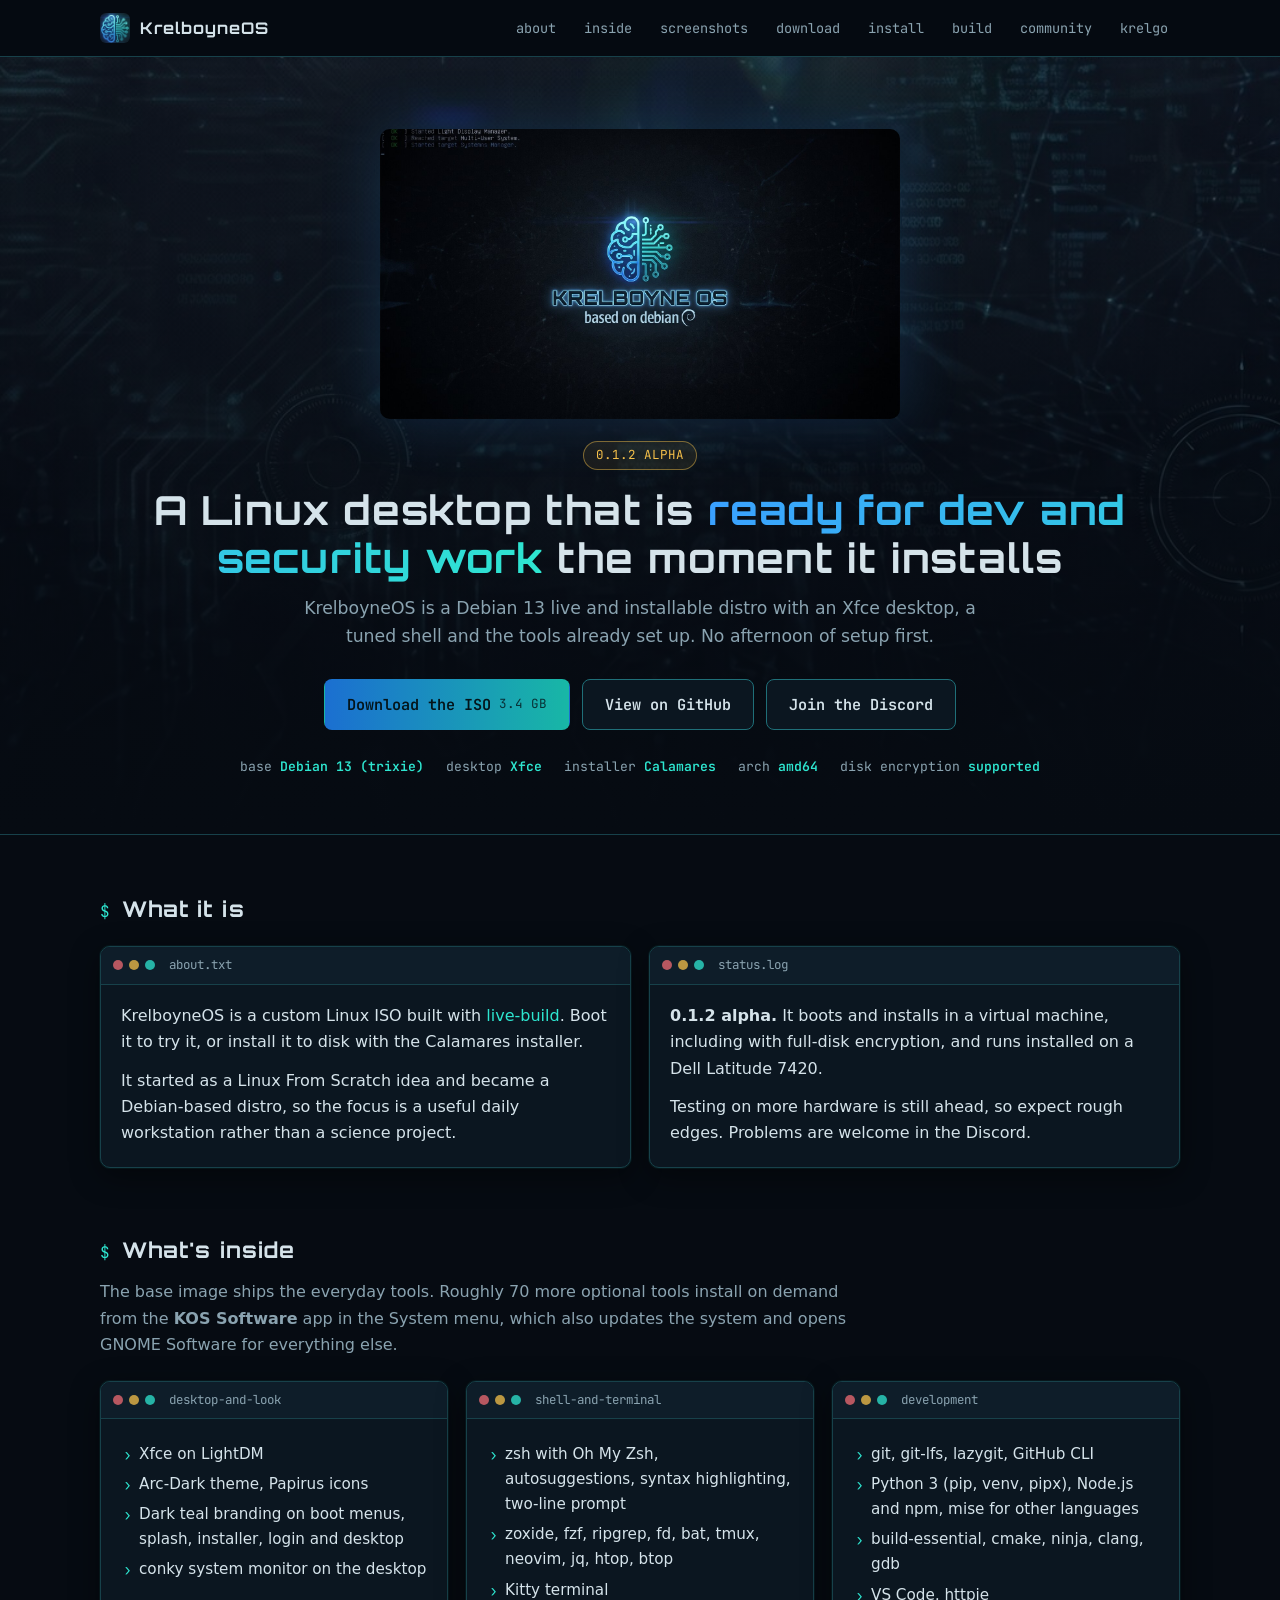
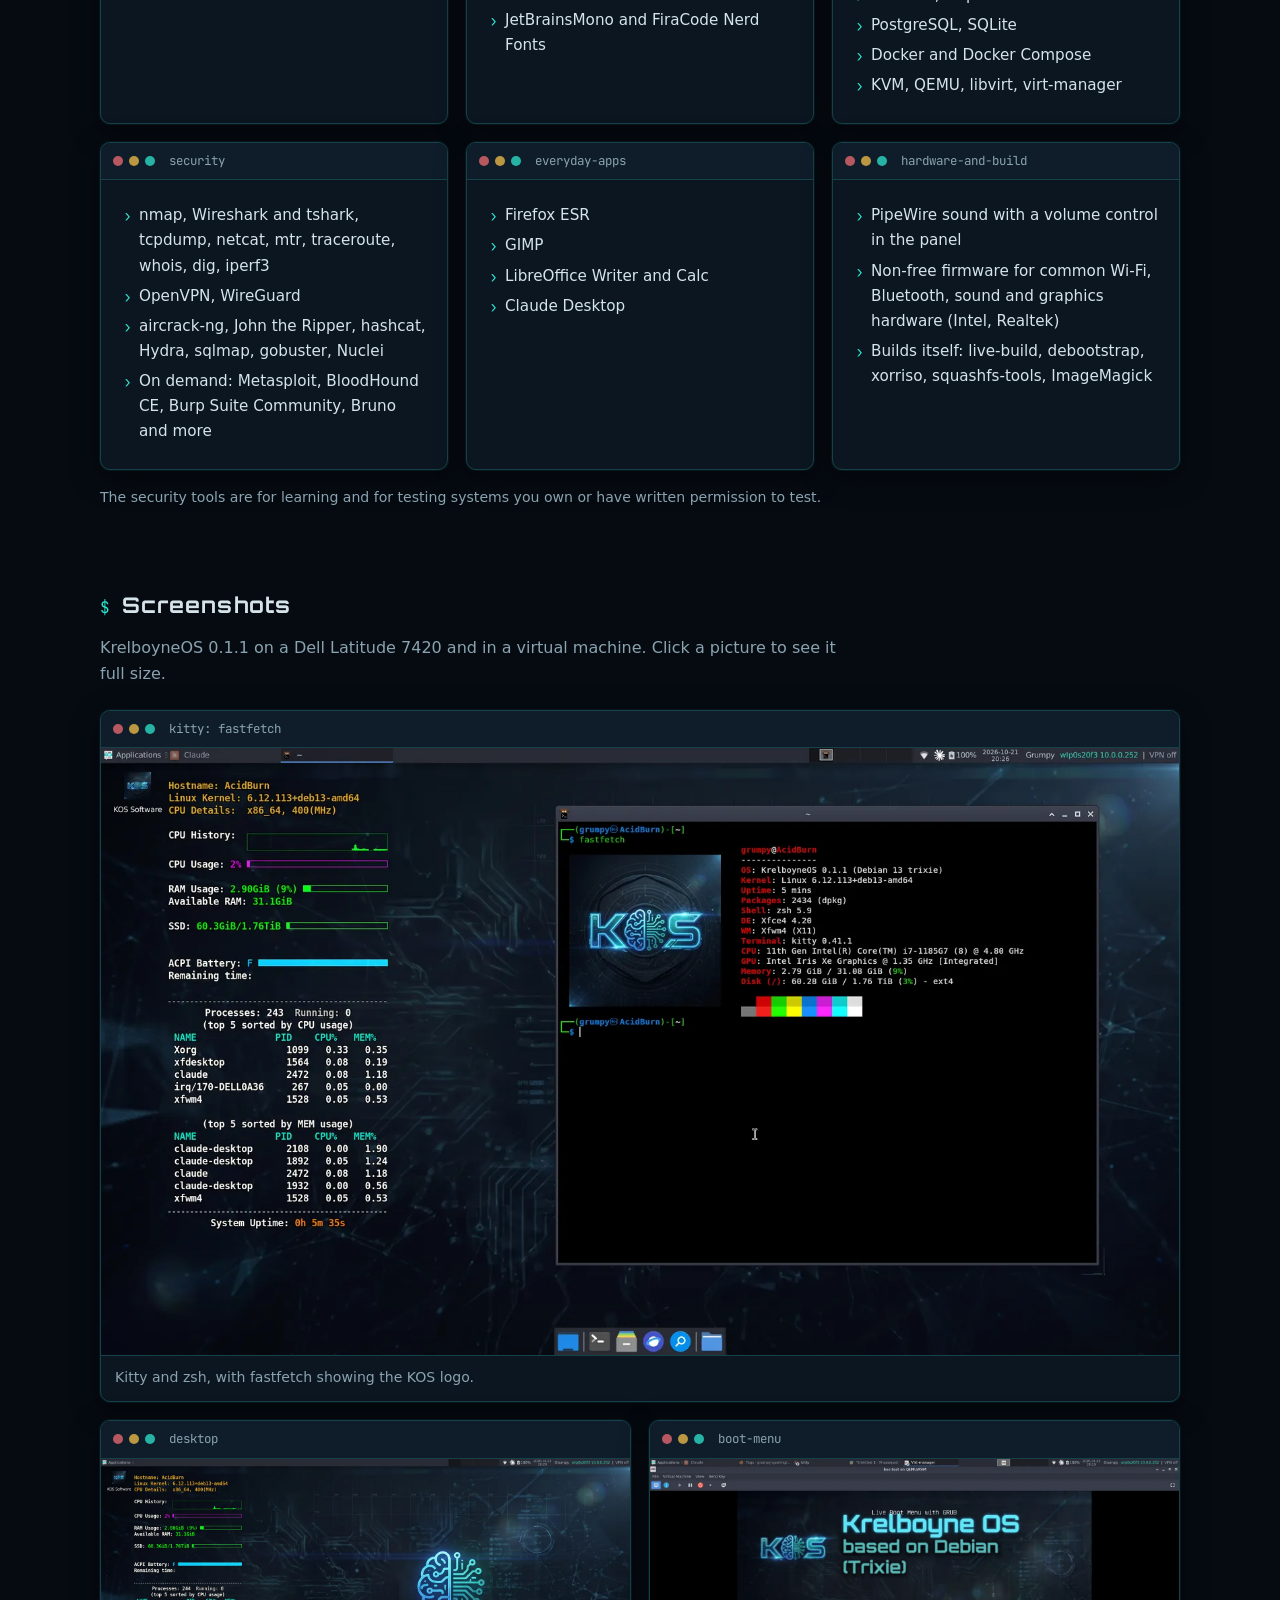
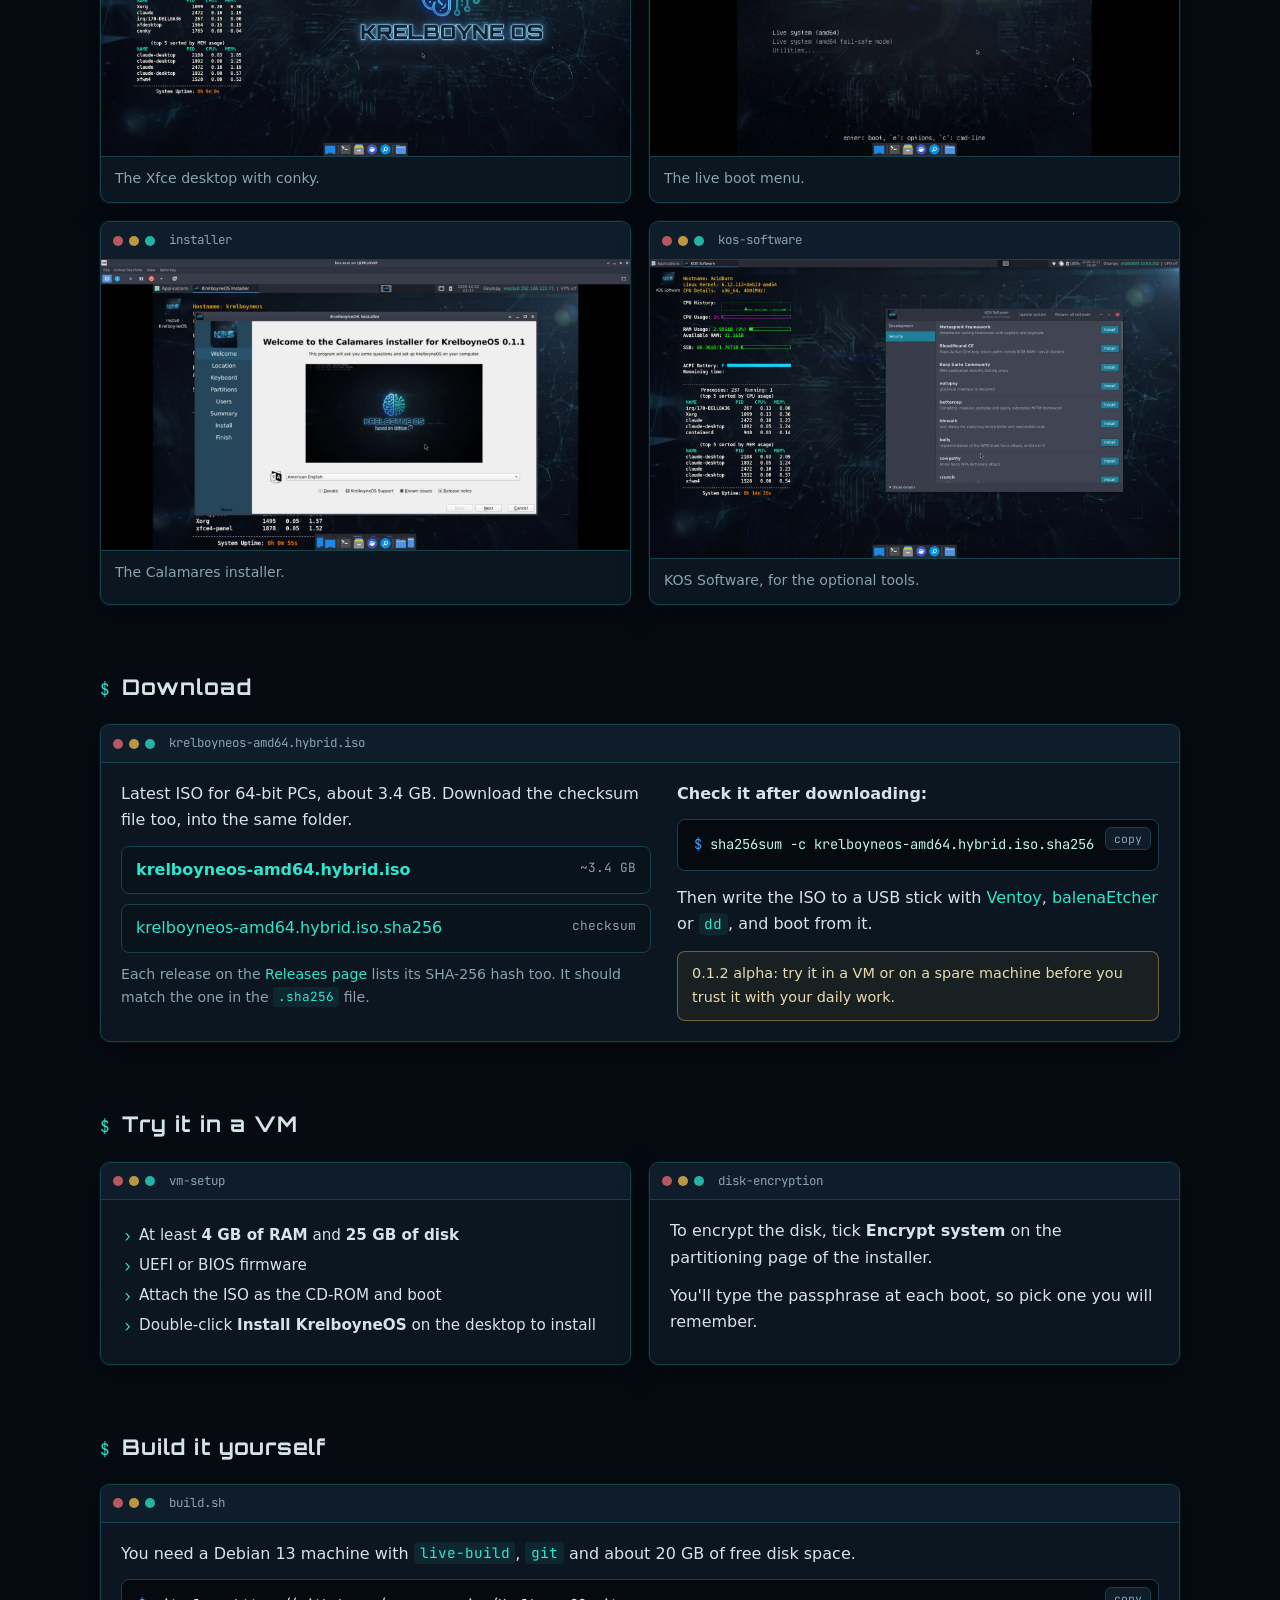
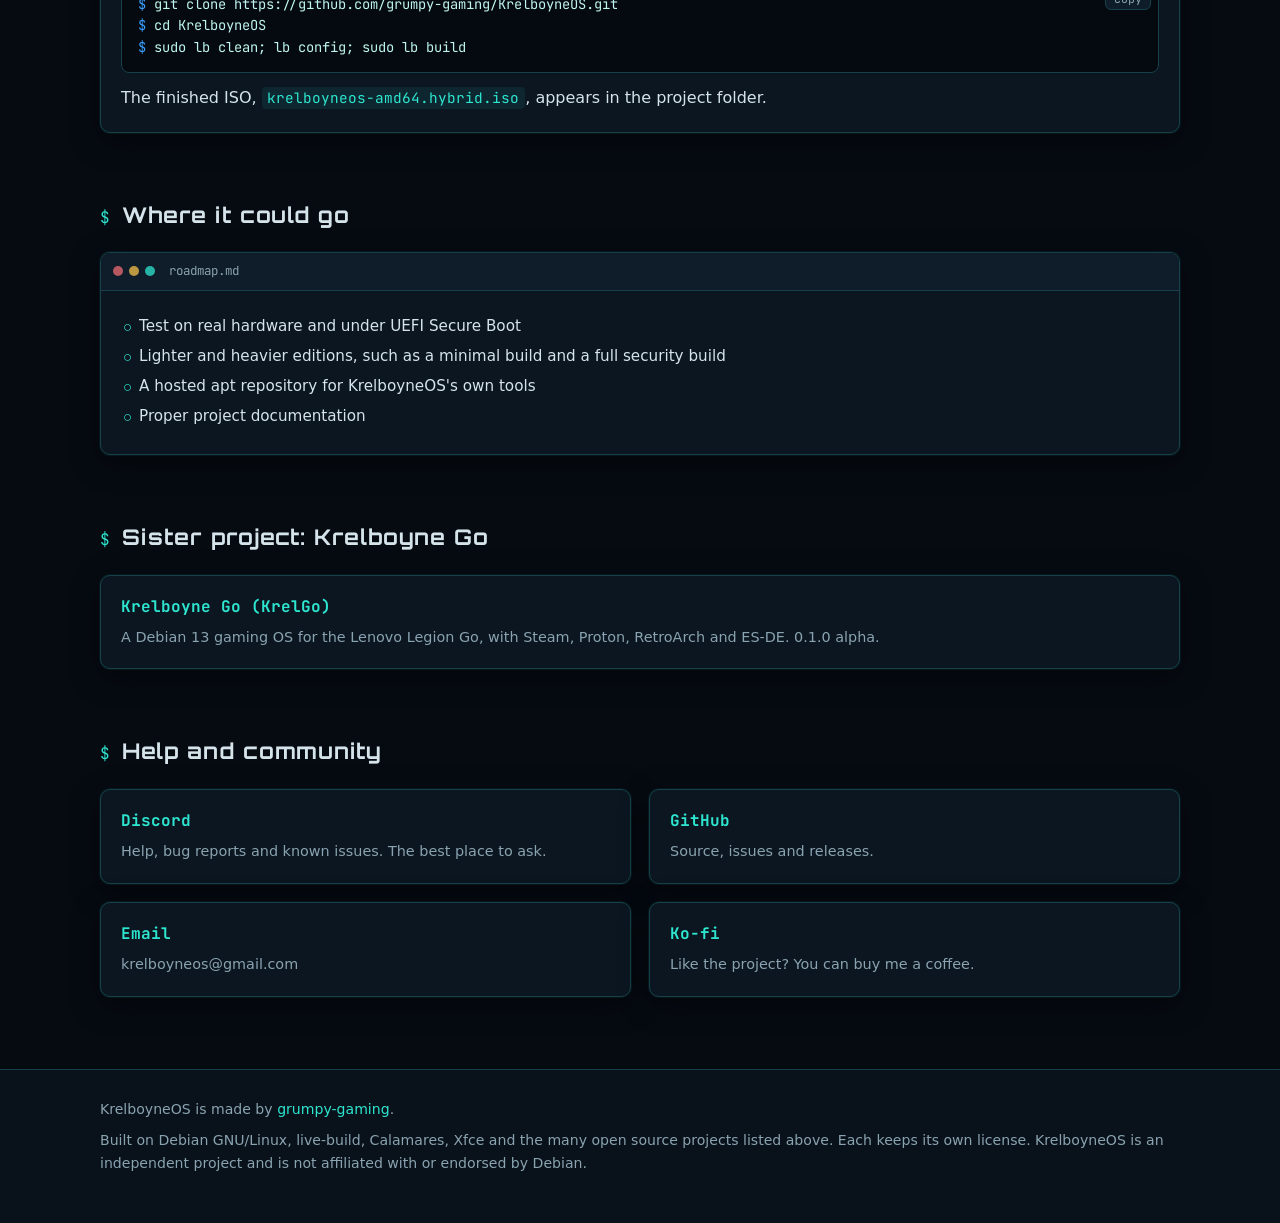
==== website/index.html @ 0b50973f "README and website: 0.1.2 Version 0.1.2 adds PipeWire sound with a panel volume control and keeps th" ====
<!doctype html>
<html lang="en">
<head>
  <meta charset="utf-8">
  <meta name="viewport" content="width=device-width, initial-scale=1">
  <title>KrelboyneOS — a Debian-based Linux distro for developers and security learners</title>
  <meta name="description" content="KrelboyneOS is a Debian 13 live and installable Linux distribution with an Xfce desktop, development tools and security tools already set up. 0.1.2 alpha.">
  <meta name="theme-color" content="#060b12">
  <meta property="og:type" content="website">
  <meta property="og:title" content="KrelboyneOS">
  <meta property="og:description" content="A Debian 13 live and installable distro for developers and security learners. Xfce, dark teal, tools already set up.">
  <meta property="og:url" content="https://krelboyneos.org/">
  <meta property="og:image" content="https://krelboyneos.org/img/kos-banner.jpg">
  <meta name="twitter:card" content="summary_large_image">
  <link rel="icon" type="image/png" sizes="32x32" href="img/favicon-32.png">
  <link rel="apple-touch-icon" href="img/favicon.png">
  <link rel="preconnect" href="https://fonts.googleapis.com">
  <link rel="preconnect" href="https://fonts.gstatic.com" crossorigin>
  <link rel="stylesheet" href="https://fonts.googleapis.com/css2?family=JetBrains+Mono:wght@400;600&family=Orbitron:wght@600;700&display=swap">
  <link rel="stylesheet" href="style.css">
</head>
<body>

<nav class="nav">
  <div class="wrap">
    <a class="brand" href="#top"><img src="img/favicon.png" alt="">KrelboyneOS</a>
    <ul>
      <li><a href="#about">about</a></li>
      <li><a href="#inside">inside</a></li>
      <li><a href="#screenshots">screenshots</a></li>
      <li><a href="#download">download</a></li>
      <li><a href="#install">install</a></li>
      <li><a href="#build">build</a></li>
      <li><a href="#community">community</a></li>
      <li><a href="krelgo.html">krelgo</a></li>
    </ul>
  </div>
</nav>

<header class="hero" id="top">
  <div class="wrap">
    <img class="logo" src="img/kos-banner.jpg" alt="KrelboyneOS — based on Debian" width="1600" height="893">
    <span class="badge">0.1.2 alpha</span>
    <h1>A Linux desktop that is <span>ready for dev and security work</span> the moment it installs</h1>
    <p class="lead">KrelboyneOS is a Debian 13 live and installable distro with an Xfce desktop, a tuned shell and the tools already set up. No afternoon of setup first.</p>
    <div class="btn-row">
      <a class="btn primary" href="#download">Download the ISO <small>3.4 GB</small></a>
      <a class="btn" href="https://github.com/grumpy-gaming/KrelboyneOS">View on GitHub</a>
      <a class="btn" href="https://discord.gg/hzUZDPwBs7">Join the Discord</a>
    </div>
    <div class="facts">
      <span>base <b>Debian 13 (trixie)</b></span>
      <span>desktop <b>Xfce</b></span>
      <span>installer <b>Calamares</b></span>
      <span>arch <b>amd64</b></span>
      <span>disk encryption <b>supported</b></span>
    </div>
  </div>
</header>

<main class="wrap">

  <section id="about">
    <div class="section-head"><span class="prompt">$</span><h2>What it is</h2></div>
    <div class="grid cols-2">
      <div class="window">
        <div class="window-bar"><div class="dots"><i></i><i></i><i></i></div><span class="title">about.txt</span></div>
        <div class="window-body">
          <p>KrelboyneOS is a custom Linux ISO built with <a href="https://wiki.debian.org/DebianLive">live-build</a>. Boot it to try it, or install it to disk with the Calamares installer.</p>
          <p>It started as a Linux From Scratch idea and became a Debian-based distro, so the focus is a useful daily workstation rather than a science project.</p>
        </div>
      </div>
      <div class="window">
        <div class="window-bar"><div class="dots"><i></i><i></i><i></i></div><span class="title">status.log</span></div>
        <div class="window-body">
          <p><strong>0.1.2 alpha.</strong> It boots and installs in a virtual machine, including with full-disk encryption, and runs installed on a Dell Latitude 7420.</p>
          <p>Testing on more hardware is still ahead, so expect rough edges. Problems are welcome in the Discord.</p>
        </div>
      </div>
    </div>
  </section>

  <section id="inside">
    <div class="section-head"><span class="prompt">$</span><h2>What's inside</h2></div>
    <p class="section-sub">The base image ships the everyday tools. Roughly 70 more optional tools install on demand from the <strong>KOS Software</strong> app in the System menu, which also updates the system and opens GNOME Software for everything else.</p>
    <div class="grid cols-3">

      <div class="window">
        <div class="window-bar"><div class="dots"><i></i><i></i><i></i></div><span class="title">desktop-and-look</span></div>
        <div class="window-body"><ul>
          <li>Xfce on LightDM</li>
          <li>Arc-Dark theme, Papirus icons</li>
          <li>Dark teal branding on boot menus, splash, installer, login and desktop</li>
          <li>conky system monitor on the desktop</li>
        </ul></div>
      </div>

      <div class="window">
        <div class="window-bar"><div class="dots"><i></i><i></i><i></i></div><span class="title">shell-and-terminal</span></div>
        <div class="window-body"><ul>
          <li>zsh with Oh My Zsh, autosuggestions, syntax highlighting, two-line prompt</li>
          <li>zoxide, fzf, ripgrep, fd, bat, tmux, neovim, jq, htop, btop</li>
          <li>Kitty terminal</li>
          <li>JetBrainsMono and FiraCode Nerd Fonts</li>
        </ul></div>
      </div>

      <div class="window">
        <div class="window-bar"><div class="dots"><i></i><i></i><i></i></div><span class="title">development</span></div>
        <div class="window-body"><ul>
          <li>git, git-lfs, lazygit, GitHub CLI</li>
          <li>Python 3 (pip, venv, pipx), Node.js and npm, mise for other languages</li>
          <li>build-essential, cmake, ninja, clang, gdb</li>
          <li>VS Code, httpie</li>
          <li>PostgreSQL, SQLite</li>
          <li>Docker and Docker Compose</li>
          <li>KVM, QEMU, libvirt, virt-manager</li>
        </ul></div>
      </div>

      <div class="window">
        <div class="window-bar"><div class="dots"><i></i><i></i><i></i></div><span class="title">security</span></div>
        <div class="window-body"><ul>
          <li>nmap, Wireshark and tshark, tcpdump, netcat, mtr, traceroute, whois, dig, iperf3</li>
          <li>OpenVPN, WireGuard</li>
          <li>aircrack-ng, John the Ripper, hashcat, Hydra, sqlmap, gobuster, Nuclei</li>
          <li>On demand: Metasploit, BloodHound CE, Burp Suite Community, Bruno and more</li>
        </ul></div>
      </div>

      <div class="window">
        <div class="window-bar"><div class="dots"><i></i><i></i><i></i></div><span class="title">everyday-apps</span></div>
        <div class="window-body"><ul>
          <li>Firefox ESR</li>
          <li>GIMP</li>
          <li>LibreOffice Writer and Calc</li>
          <li>Claude Desktop</li>
        </ul></div>
      </div>

      <div class="window">
        <div class="window-bar"><div class="dots"><i></i><i></i><i></i></div><span class="title">hardware-and-build</span></div>
        <div class="window-body"><ul>
          <li>PipeWire sound with a volume control in the panel</li>
          <li>Non-free firmware for common Wi-Fi, Bluetooth, sound and graphics hardware (Intel, Realtek)</li>
          <li>Builds itself: live-build, debootstrap, xorriso, squashfs-tools, ImageMagick</li>
        </ul></div>
      </div>

    </div>
    <p class="note" style="margin-top:16px">The security tools are for learning and for testing systems you own or have written permission to test.</p>
  </section>

  <section id="screenshots">
    <div class="section-head"><span class="prompt">$</span><h2>Screenshots</h2></div>
    <p class="section-sub">KrelboyneOS 0.1.1 on a Dell Latitude 7420 and in a virtual machine. Click a picture to see it full size.</p>
    <figure class="window shot shot-wide">
      <div class="window-bar"><div class="dots"><i></i><i></i><i></i></div><span class="title">kitty: fastfetch</span></div>
      <a href="img/shots/fastfetch.webp"><img src="img/shots/fastfetch.webp" alt="Kitty terminal running fastfetch with the KOS logo, showing KrelboyneOS 0.1.1 on Debian 13" width="1600" height="900" loading="lazy"></a>
      <figcaption>Kitty and zsh, with fastfetch showing the KOS logo.</figcaption>
    </figure>
    <div class="grid cols-2 shots">
      <figure class="window shot">
        <div class="window-bar"><div class="dots"><i></i><i></i><i></i></div><span class="title">desktop</span></div>
        <a href="img/shots/desktop.webp"><img src="img/shots/desktop.webp" alt="Xfce desktop with the KrelboyneOS wallpaper and the conky system monitor" width="1600" height="900" loading="lazy"></a>
        <figcaption>The Xfce desktop with conky.</figcaption>
      </figure>
      <figure class="window shot">
        <div class="window-bar"><div class="dots"><i></i><i></i><i></i></div><span class="title">boot-menu</span></div>
        <a href="img/shots/boot-menu.webp"><img src="img/shots/boot-menu.webp" alt="Branded GRUB live boot menu reading Krelboyne OS based on Debian Trixie" width="1600" height="900" loading="lazy"></a>
        <figcaption>The live boot menu.</figcaption>
      </figure>
      <figure class="window shot">
        <div class="window-bar"><div class="dots"><i></i><i></i><i></i></div><span class="title">installer</span></div>
        <a href="img/shots/installer.webp"><img src="img/shots/installer.webp" alt="Calamares installer welcome page for KrelboyneOS 0.1.1" width="1600" height="878" loading="lazy"></a>
        <figcaption>The Calamares installer.</figcaption>
      </figure>
      <figure class="window shot">
        <div class="window-bar"><div class="dots"><i></i><i></i><i></i></div><span class="title">kos-software</span></div>
        <a href="img/shots/kos-software.webp"><img src="img/shots/kos-software.webp" alt="KOS Software app listing optional security tools such as Metasploit, BloodHound CE and Burp Suite" width="1600" height="900" loading="lazy"></a>
        <figcaption>KOS Software, for the optional tools.</figcaption>
      </figure>
    </div>
  </section>

  <section id="download" class="download">
    <div class="section-head"><span class="prompt">$</span><h2>Download</h2></div>
    <div class="window">
      <div class="window-bar"><div class="dots"><i></i><i></i><i></i></div><span class="title">krelboyneos-amd64.hybrid.iso</span></div>
      <div class="window-body">
        <div>
          <p>Latest ISO for 64-bit PCs, about 3.4 GB. Download the checksum file too, into the same folder.</p>
          <div class="file-line">
            <a href="https://dl.krelboyneos.org/krelboyneos-amd64.hybrid.iso"><strong>krelboyneos-amd64.hybrid.iso</strong></a>
            <span>~3.4 GB</span>
          </div>
          <div class="file-line">
            <a href="https://dl.krelboyneos.org/krelboyneos-amd64.hybrid.iso.sha256">krelboyneos-amd64.hybrid.iso.sha256</a>
            <span>checksum</span>
          </div>
          <p class="note">Each release on the <a href="https://github.com/grumpy-gaming/KrelboyneOS/releases">Releases page</a> lists its SHA-256 hash too. It should match the one in the <code>.sha256</code> file.</p>
        </div>
        <div>
          <p><strong>Check it after downloading:</strong></p>
          <div class="code">
            <pre><span class="p">$ </span>sha256sum -c krelboyneos-amd64.hybrid.iso.sha256</pre>
            <button class="copy" type="button" data-copy="sha256sum -c krelboyneos-amd64.hybrid.iso.sha256">copy</button>
          </div>
          <p style="margin-top:14px">Then write the ISO to a USB stick with <a href="https://www.ventoy.net/">Ventoy</a>, <a href="https://etcher.balena.io/">balenaEtcher</a> or <code>dd</code>, and boot from it.</p>
          <div class="warn-box">0.1.2 alpha: try it in a VM or on a spare machine before you trust it with your daily work.</div>
        </div>
      </div>
    </div>
  </section>

  <section id="install">
    <div class="section-head"><span class="prompt">$</span><h2>Try it in a VM</h2></div>
    <div class="grid cols-2">
      <div class="window">
        <div class="window-bar"><div class="dots"><i></i><i></i><i></i></div><span class="title">vm-setup</span></div>
        <div class="window-body">
          <ul>
            <li>At least <strong>4 GB of RAM</strong> and <strong>25 GB of disk</strong></li>
            <li>UEFI or BIOS firmware</li>
            <li>Attach the ISO as the CD-ROM and boot</li>
            <li>Double-click <strong>Install KrelboyneOS</strong> on the desktop to install</li>
          </ul>
        </div>
      </div>
      <div class="window">
        <div class="window-bar"><div class="dots"><i></i><i></i><i></i></div><span class="title">disk-encryption</span></div>
        <div class="window-body">
          <p>To encrypt the disk, tick <strong>Encrypt system</strong> on the partitioning page of the installer.</p>
          <p>You'll type the passphrase at each boot, so pick one you will remember.</p>
        </div>
      </div>
    </div>
  </section>

  <section id="build">
    <div class="section-head"><span class="prompt">$</span><h2>Build it yourself</h2></div>
    <div class="window">
      <div class="window-bar"><div class="dots"><i></i><i></i><i></i></div><span class="title">build.sh</span></div>
      <div class="window-body">
        <p>You need a Debian 13 machine with <code>live-build</code>, <code>git</code> and about 20 GB of free disk space.</p>
        <div class="code">
          <pre><span class="p">$ </span>git clone https://github.com/grumpy-gaming/KrelboyneOS.git
<span class="p">$ </span>cd KrelboyneOS
<span class="p">$ </span>sudo lb clean; lb config; sudo lb build</pre>
          <button class="copy" type="button" data-copy="git clone https://github.com/grumpy-gaming/KrelboyneOS.git&#10;cd KrelboyneOS&#10;sudo lb clean; lb config; sudo lb build">copy</button>
        </div>
        <p style="margin-top:12px">The finished ISO, <code>krelboyneos-amd64.hybrid.iso</code>, appears in the project folder.</p>
      </div>
    </div>
  </section>

  <section id="roadmap">
    <div class="section-head"><span class="prompt">$</span><h2>Where it could go</h2></div>
    <div class="window">
      <div class="window-bar"><div class="dots"><i></i><i></i><i></i></div><span class="title">roadmap.md</span></div>
      <div class="window-body roadmap"><ul>
        <li>Test on real hardware and under UEFI Secure Boot</li>
        <li>Lighter and heavier editions, such as a minimal build and a full security build</li>
        <li>A hosted apt repository for KrelboyneOS's own tools</li>
        <li>Proper project documentation</li>
      </ul></div>
    </div>
  </section>

  <section id="krelgo">
    <div class="section-head"><span class="prompt">$</span><h2>Sister project: Krelboyne Go</h2></div>
    <a class="window hoverable link-card" href="krelgo.html"><strong>Krelboyne Go (KrelGo)</strong><span>A Debian 13 gaming OS for the Lenovo Legion Go, with Steam, Proton, RetroArch and ES-DE. 0.1.0 alpha.</span></a>
  </section>

  <section id="community">
    <div class="section-head"><span class="prompt">$</span><h2>Help and community</h2></div>
    <div class="grid cols-2">
      <a class="window hoverable link-card" href="https://discord.gg/hzUZDPwBs7"><strong>Discord</strong><span>Help, bug reports and known issues. The best place to ask.</span></a>
      <a class="window hoverable link-card" href="https://github.com/grumpy-gaming/KrelboyneOS"><strong>GitHub</strong><span>Source, issues and releases.</span></a>
      <a class="window hoverable link-card" href="mailto:krelboyneos@gmail.com"><strong>Email</strong><span>krelboyneos@gmail.com</span></a>
      <a class="window hoverable link-card" href="https://ko-fi.com/krelboyneos"><strong>Ko-fi</strong><span>Like the project? You can buy me a coffee.</span></a>
    </div>
  </section>

</main>

<footer>
  <div class="wrap">
    <p>KrelboyneOS is made by <a href="https://github.com/grumpy-gaming">grumpy-gaming</a>.</p>
    <p>Built on Debian GNU/Linux, live-build, Calamares, Xfce and the many open source projects listed above. Each keeps its own license. KrelboyneOS is an independent project and is not affiliated with or endorsed by Debian.</p>
  </div>
</footer>

<script>
  document.querySelectorAll('.copy').forEach(function (btn) {
    btn.addEventListener('click', function () {
      var text = btn.getAttribute('data-copy');
      var done = function () { var o = btn.textContent; btn.textContent = 'copied'; setTimeout(function () { btn.textContent = o; }, 1400); };
      if (navigator.clipboard && navigator.clipboard.writeText) { navigator.clipboard.writeText(text).then(done, function () {}); }
    });
  });
</script>
</body>
</html>
---- website/style.css ----
/* KrelboyneOS site — dark teal, windowed panels */
:root {
  --bg: #060b12;
  --bg-2: #09121b;
  --panel: #0b1620;
  --panel-bar: #0e1d29;
  --line: #17414a;
  --line-bright: #1f6f78;
  --text: #d5e3ea;
  --muted: #8aa3b0;
  --teal: #2ee6d0;
  --blue: #3aa0ff;
  --warn: #f5c04a;
  --glow: 0 0 0 1px rgba(46, 230, 208, 0.06), 0 8px 30px rgba(0, 0, 0, 0.45);
  --mono: "JetBrains Mono", "JetBrainsMono Nerd Font", ui-monospace, "SFMono-Regular", Menlo, Consolas, monospace;
  --display: "Orbitron", "JetBrains Mono", ui-monospace, monospace;
  --sans: system-ui, -apple-system, "Segoe UI", Roboto, "Helvetica Neue", Arial, sans-serif;
}

* { box-sizing: border-box; }
html { scroll-behavior: smooth; scroll-padding-top: 4.5rem; }
body {
  margin: 0;
  background: var(--bg);
  color: var(--text);
  font-family: var(--sans);
  line-height: 1.65;
  -webkit-font-smoothing: antialiased;
}
a { color: var(--teal); text-decoration: none; }
a:hover { text-decoration: underline; }
img { max-width: 100%; height: auto; display: block; }
code, pre, kbd { font-family: var(--mono); }
code { font-size: 0.9em; color: var(--teal); background: rgba(46, 230, 208, 0.08); padding: 0.1em 0.4em; border-radius: 4px; }

.wrap { width: min(1080px, 100% - 32px); margin-inline: auto; }

/* ---------- nav ---------- */
.nav {
  position: sticky; top: 0; z-index: 20;
  background: rgba(6, 11, 18, 0.88);
  backdrop-filter: blur(8px);
  border-bottom: 1px solid var(--line);
}
.nav .wrap { display: flex; align-items: center; justify-content: space-between; gap: 16px; min-height: 56px; flex-wrap: wrap; }
.brand { display: flex; align-items: center; gap: 10px; font-family: var(--display); font-weight: 700; letter-spacing: 0.06em; color: var(--text); }
.brand:hover { text-decoration: none; }
.brand img { width: 30px; height: 30px; border-radius: 6px; }
.nav ul { display: flex; gap: 4px; list-style: none; margin: 0; padding: 0; flex-wrap: wrap; }
.nav ul a { display: block; padding: 6px 12px; border-radius: 6px; color: var(--muted); font-family: var(--mono); font-size: 0.85rem; }
.nav ul a:hover { color: var(--teal); background: rgba(46, 230, 208, 0.07); text-decoration: none; }
@media (max-width: 640px) {
  .nav .wrap { gap: 4px; padding: 6px 0; }
  .nav ul { flex-wrap: nowrap; overflow-x: auto; width: 100%; scrollbar-width: none; }
  .nav ul::-webkit-scrollbar { display: none; }
  .nav ul a { padding: 6px 10px; white-space: nowrap; }
}

/* ---------- hero ---------- */
.hero {
  position: relative;
  background:
    linear-gradient(180deg, rgba(6, 11, 18, 0.35) 0%, rgba(6, 11, 18, 0.7) 60%, var(--bg) 100%),
    url("img/hero-bg.jpg") 70% 100% / auto 165% no-repeat;
  padding: 72px 0 56px;
  text-align: center;
  border-bottom: 1px solid var(--line);
}
.hero img.logo { width: min(520px, 88%); margin: 0 auto 8px; border-radius: 10px; box-shadow: 0 0 60px rgba(58, 160, 255, 0.18); }
.badge {
  display: inline-block; margin: 14px 0 6px;
  font-family: var(--mono); font-size: 0.78rem; letter-spacing: 0.08em; text-transform: uppercase;
  color: var(--warn); border: 1px solid rgba(245, 192, 74, 0.45); background: rgba(245, 192, 74, 0.07);
  padding: 3px 12px; border-radius: 999px;
}
.hero h1 { font-family: var(--display); font-size: clamp(1.6rem, 4.4vw, 2.5rem); line-height: 1.2; margin: 10px 0 12px; letter-spacing: 0.03em; }
.hero h1 span { background: linear-gradient(90deg, var(--blue), var(--teal)); -webkit-background-clip: text; background-clip: text; color: transparent; }
.hero p.lead { max-width: 680px; margin: 0 auto 28px; color: var(--muted); font-size: 1.08rem; }
.btn-row { display: flex; gap: 12px; justify-content: center; flex-wrap: wrap; }
.btn {
  display: inline-flex; align-items: center; gap: 8px;
  padding: 12px 22px; border-radius: 8px; font-family: var(--mono); font-weight: 600; font-size: 0.95rem;
  border: 1px solid var(--line-bright); color: var(--text); background: var(--panel);
  transition: transform 0.12s, box-shadow 0.12s, border-color 0.12s;
}
.btn:hover { text-decoration: none; border-color: var(--teal); box-shadow: 0 0 18px rgba(46, 230, 208, 0.25); transform: translateY(-1px); }
.btn.primary { background: linear-gradient(90deg, #1b6fd1, #18b7a6); border-color: transparent; color: #04141a; }
.btn.primary:hover { box-shadow: 0 0 24px rgba(46, 230, 208, 0.45); }
.btn small { font-weight: 400; opacity: 0.8; }
.facts { display: flex; flex-wrap: wrap; justify-content: center; gap: 8px 22px; margin-top: 26px; color: var(--muted); font-family: var(--mono); font-size: 0.82rem; }
.facts b { color: var(--teal); font-weight: 600; }

/* ---------- sections ---------- */
section { padding: 56px 0 8px; }
.section-head { display: flex; align-items: baseline; gap: 12px; margin-bottom: 20px; }
.section-head h2 { font-family: var(--display); font-size: 1.35rem; margin: 0; letter-spacing: 0.05em; }
.section-head .prompt { font-family: var(--mono); color: var(--teal); }
.section-sub { color: var(--muted); max-width: 760px; margin: -8px 0 22px; }

/* ---------- windows ---------- */
.window {
  background: var(--panel);
  border: 1px solid var(--line);
  border-radius: 10px;
  box-shadow: var(--glow);
  overflow: hidden;
}
.window-bar {
  display: flex; align-items: center; gap: 8px;
  padding: 8px 12px;
  background: var(--panel-bar);
  border-bottom: 1px solid var(--line);
  font-family: var(--mono); font-size: 0.78rem; color: var(--muted);
}
.dots { display: flex; gap: 6px; }
.dots i { width: 10px; height: 10px; border-radius: 50%; background: #1d3a43; display: block; }
.dots i:nth-child(1) { background: #ef6b73; opacity: 0.75; }
.dots i:nth-child(2) { background: #f5c04a; opacity: 0.75; }
.dots i:nth-child(3) { background: #2ee6d0; opacity: 0.75; }
.window-bar .title { margin-left: 6px; }
.window-body { padding: 18px 20px 20px; }
.window-body > :first-child { margin-top: 0; }
.window-body > :last-child { margin-bottom: 0; }
.window-body p { margin: 0 0 12px; }

.grid { display: grid; gap: 18px; }
.grid.cols-2 { grid-template-columns: repeat(2, 1fr); }
.grid.cols-3 { grid-template-columns: repeat(3, 1fr); }
@media (max-width: 900px) { .grid.cols-3 { grid-template-columns: repeat(2, 1fr); } }
@media (max-width: 640px) { .grid.cols-2, .grid.cols-3 { grid-template-columns: 1fr; } }

.window ul { margin: 0; padding: 0; list-style: none; }
.window li { position: relative; padding-left: 18px; margin: 5px 0; font-size: 0.95rem; }
.window li::before { content: "›"; position: absolute; left: 2px; color: var(--teal); font-family: var(--mono); }

/* ---------- code blocks ---------- */
.code { position: relative; margin: 10px 0 0; }
.code pre {
  margin: 0; padding: 14px 52px 14px 16px;
  background: #050a10; border: 1px solid var(--line); border-radius: 8px;
  overflow-x: auto; font-size: 0.86rem; line-height: 1.55; color: #bff5ec;
}
.code pre .p { color: var(--blue); user-select: none; }
.copy {
  position: absolute; top: 8px; right: 8px;
  font-family: var(--mono); font-size: 0.72rem;
  background: var(--panel-bar); color: var(--muted);
  border: 1px solid var(--line); border-radius: 6px; padding: 3px 8px; cursor: pointer;
}
.copy:hover { color: var(--teal); border-color: var(--teal); }

/* ---------- screenshots ---------- */
.shot { margin: 0; }
.shot a { display: block; background: #050a10; }
.shot img { width: 100%; transition: opacity 0.12s; }
.shot a:hover img { opacity: 0.88; }
.shot figcaption { padding: 10px 14px 12px; color: var(--muted); font-size: 0.88rem; border-top: 1px solid var(--line); }
.shot-wide { margin-bottom: 18px; }

/* ---------- download ---------- */
.download .window-body { display: grid; grid-template-columns: 1.1fr 1fr; gap: 26px; }
@media (max-width: 760px) { .download .window-body { grid-template-columns: 1fr; } }
.file-line { display: flex; justify-content: space-between; gap: 12px; flex-wrap: wrap; padding: 10px 14px; border: 1px solid var(--line); border-radius: 8px; background: #08131b; margin-bottom: 10px; }
.file-line span { color: var(--muted); font-family: var(--mono); font-size: 0.8rem; }
.note { color: var(--muted); font-size: 0.88rem; }
.warn-box { border: 1px solid rgba(245, 192, 74, 0.4); background: rgba(245, 192, 74, 0.06); color: #e8d9ae; border-radius: 8px; padding: 10px 14px; font-size: 0.9rem; margin-top: 14px; }

/* ---------- roadmap ---------- */
.roadmap li::before { content: "○"; }

/* ---------- community ---------- */
.link-card { display: block; padding: 18px 20px; color: var(--text); }
.link-card:hover { text-decoration: none; }
.link-card strong { display: block; font-family: var(--mono); color: var(--teal); margin-bottom: 4px; }
.link-card span { color: var(--muted); font-size: 0.9rem; }
.window.hoverable { transition: border-color 0.12s, box-shadow 0.12s, transform 0.12s; }
.window.hoverable:hover { border-color: var(--teal); box-shadow: 0 0 22px rgba(46, 230, 208, 0.18); transform: translateY(-2px); }

/* ---------- footer ---------- */
footer { margin-top: 64px; border-top: 1px solid var(--line); padding: 28px 0 40px; color: var(--muted); font-size: 0.88rem; background: var(--bg-2); }
footer p { margin: 0 0 8px; }

@media (prefers-reduced-motion: reduce) { * { transition: none !important; } html { scroll-behavior: auto; } }
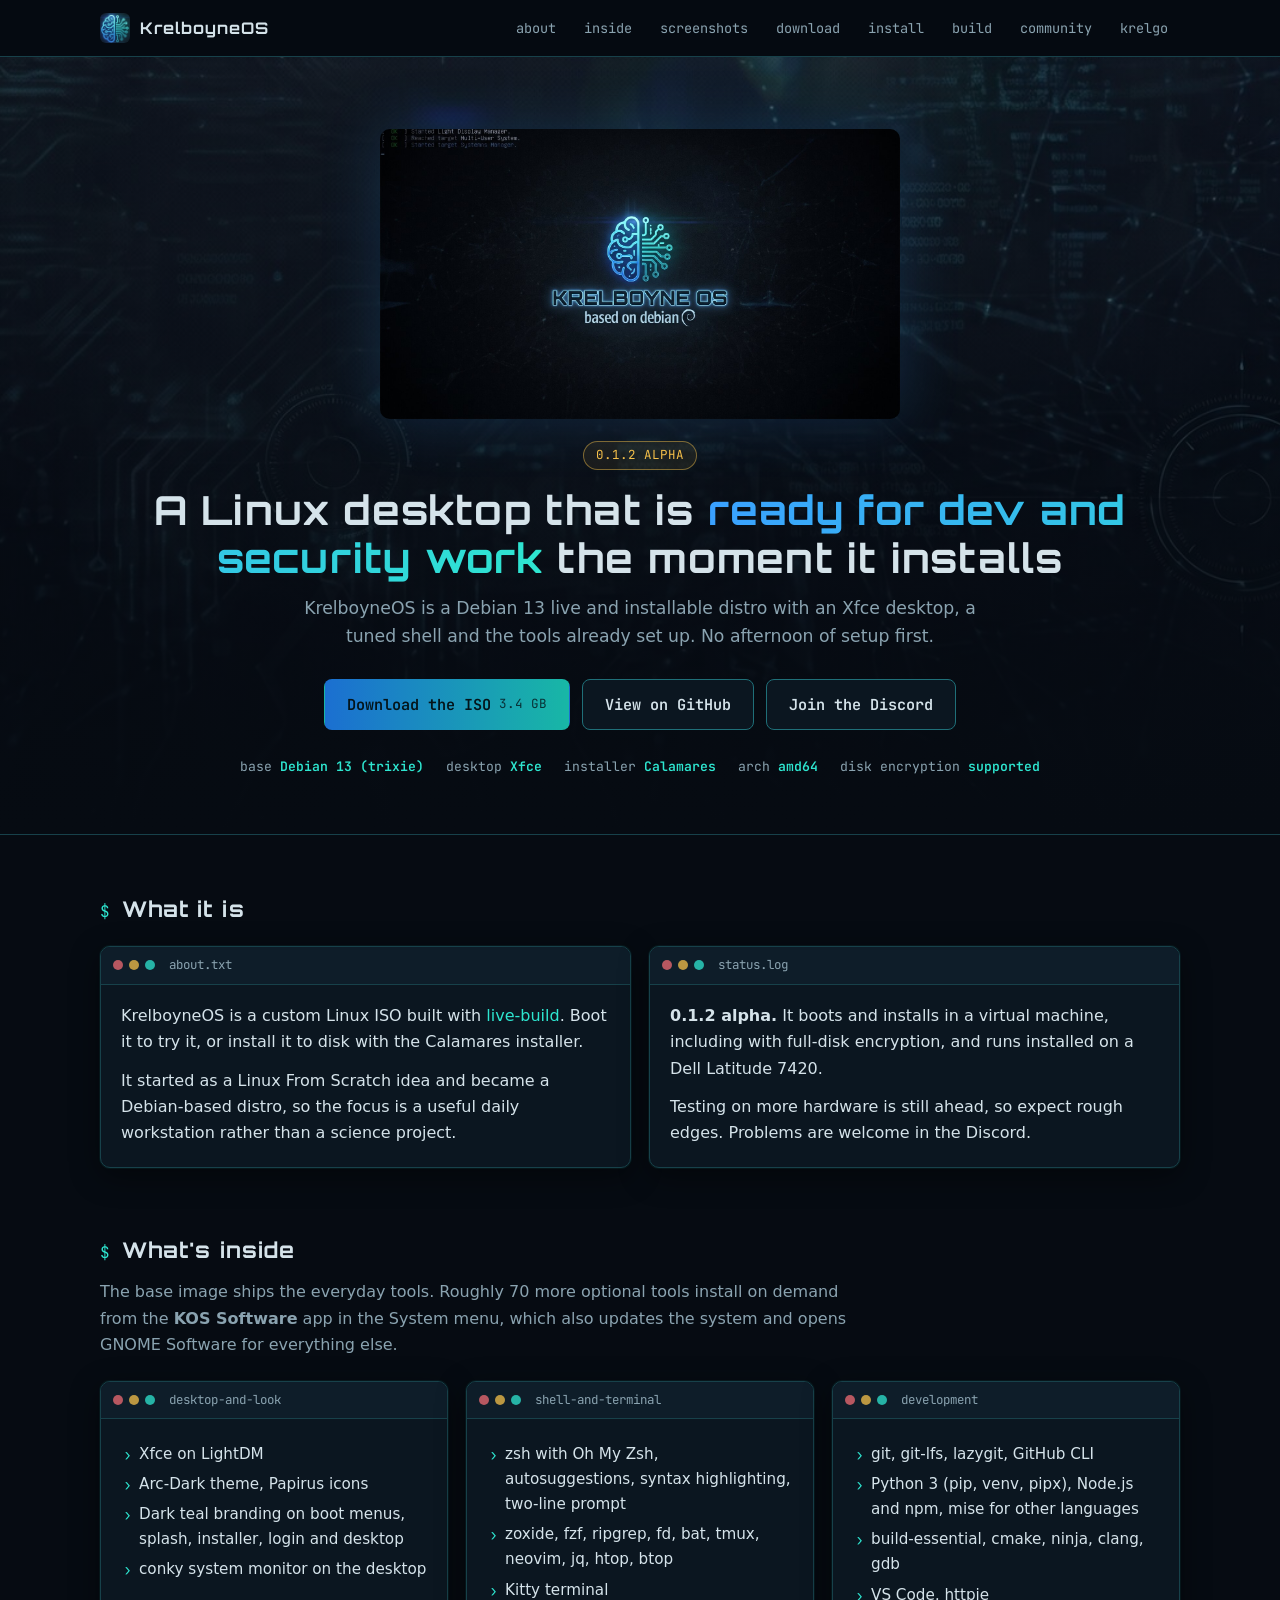
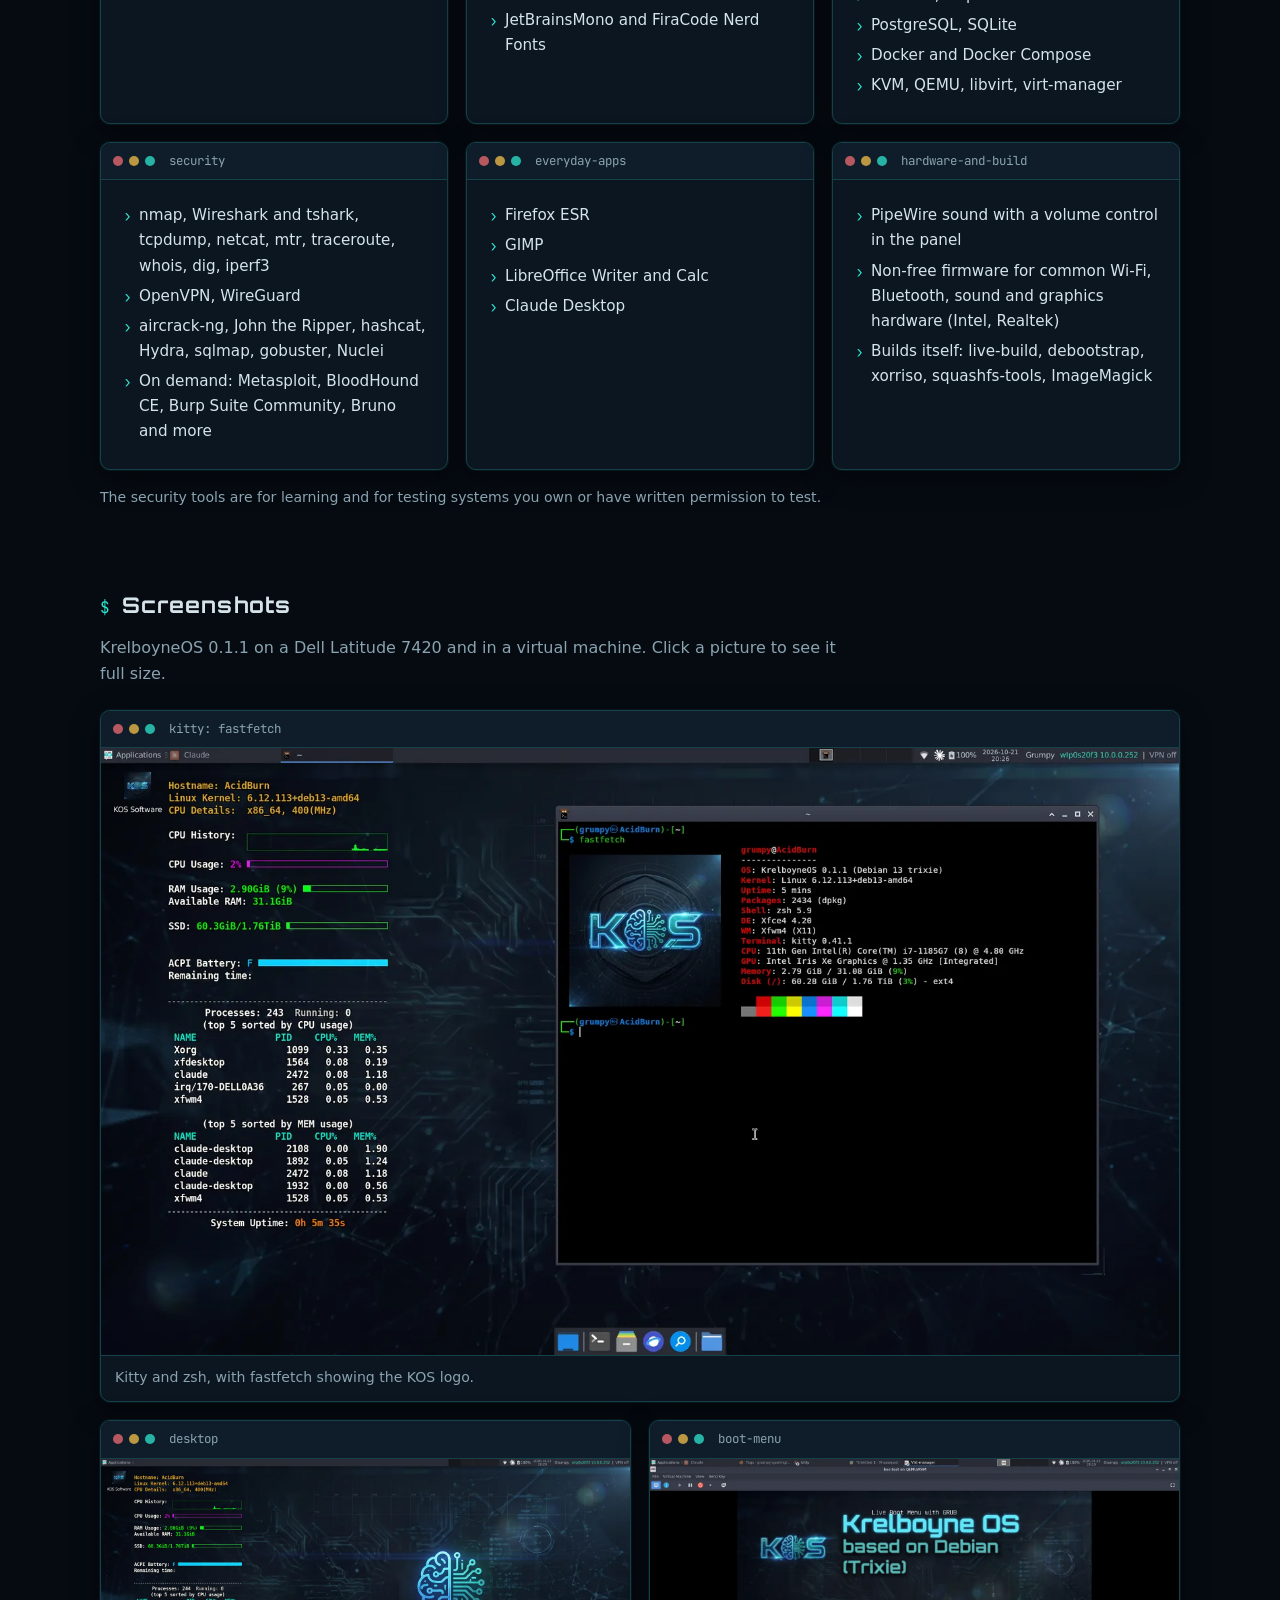
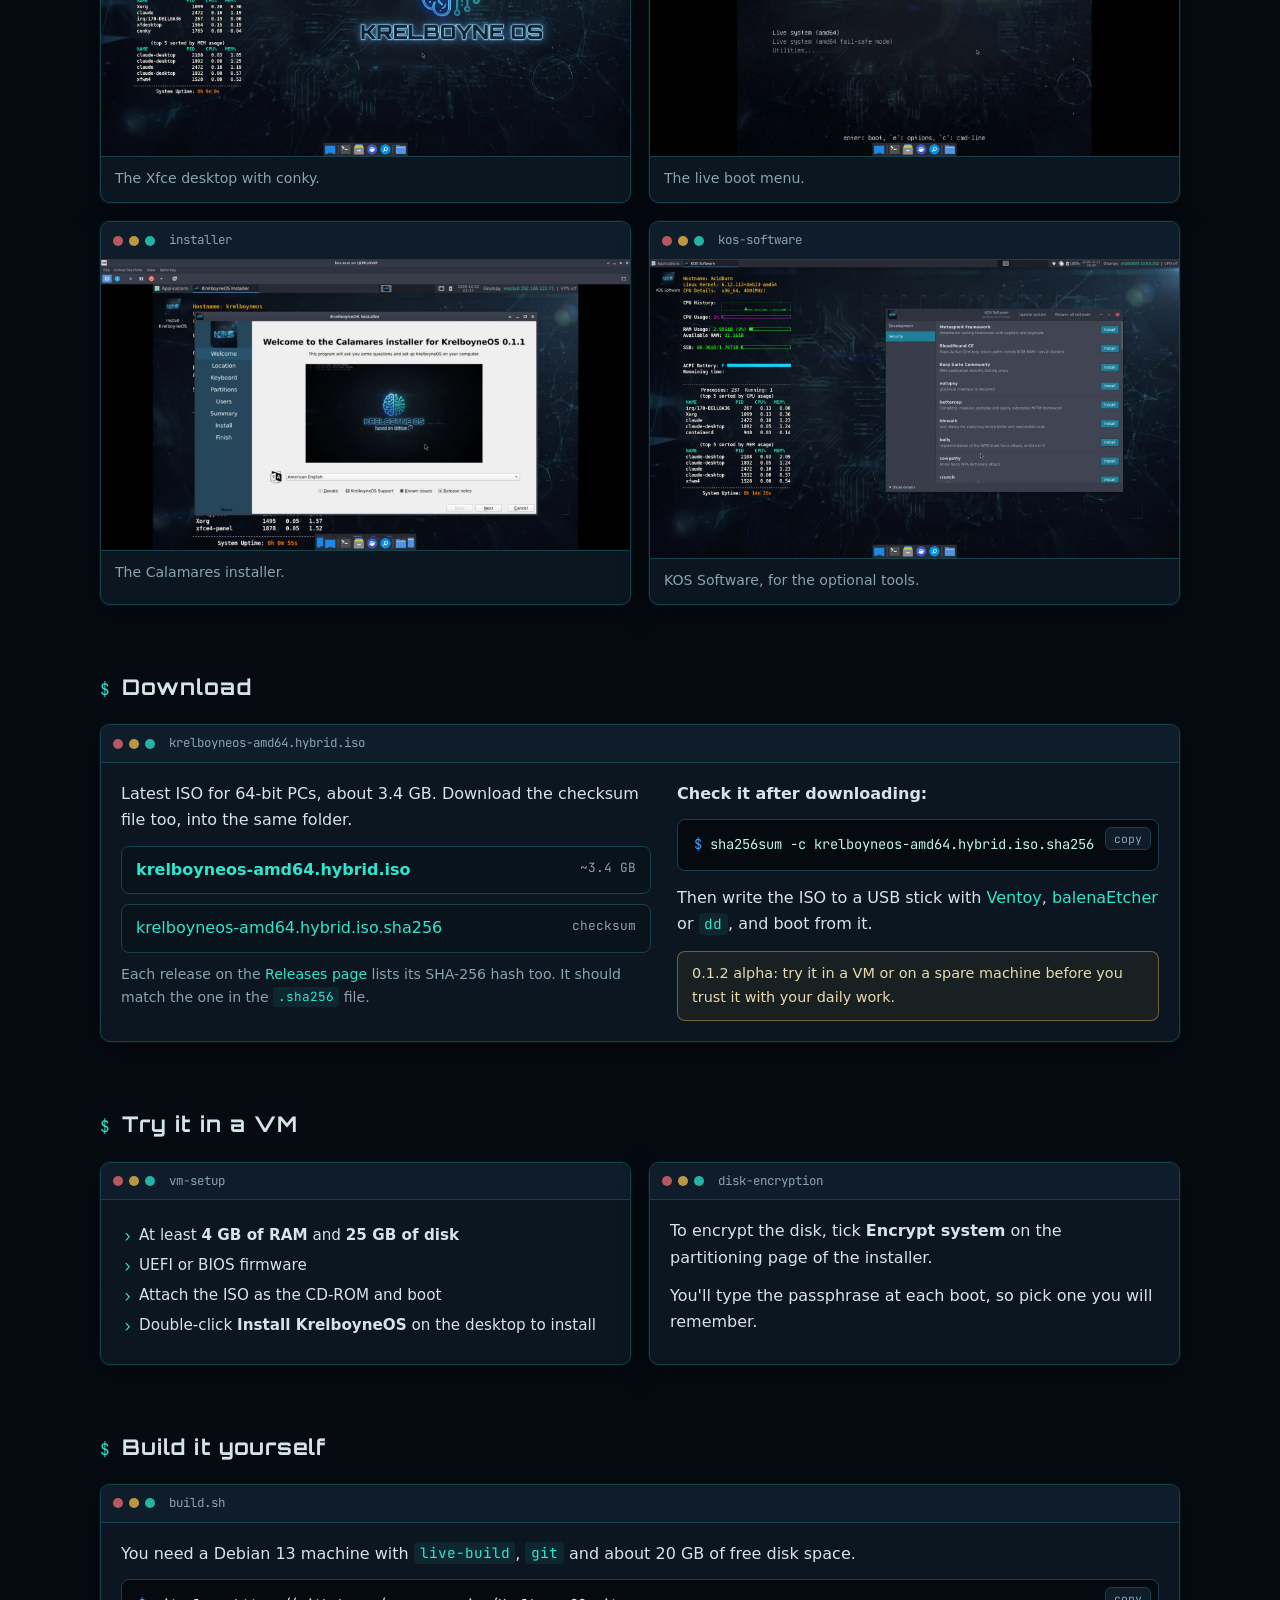
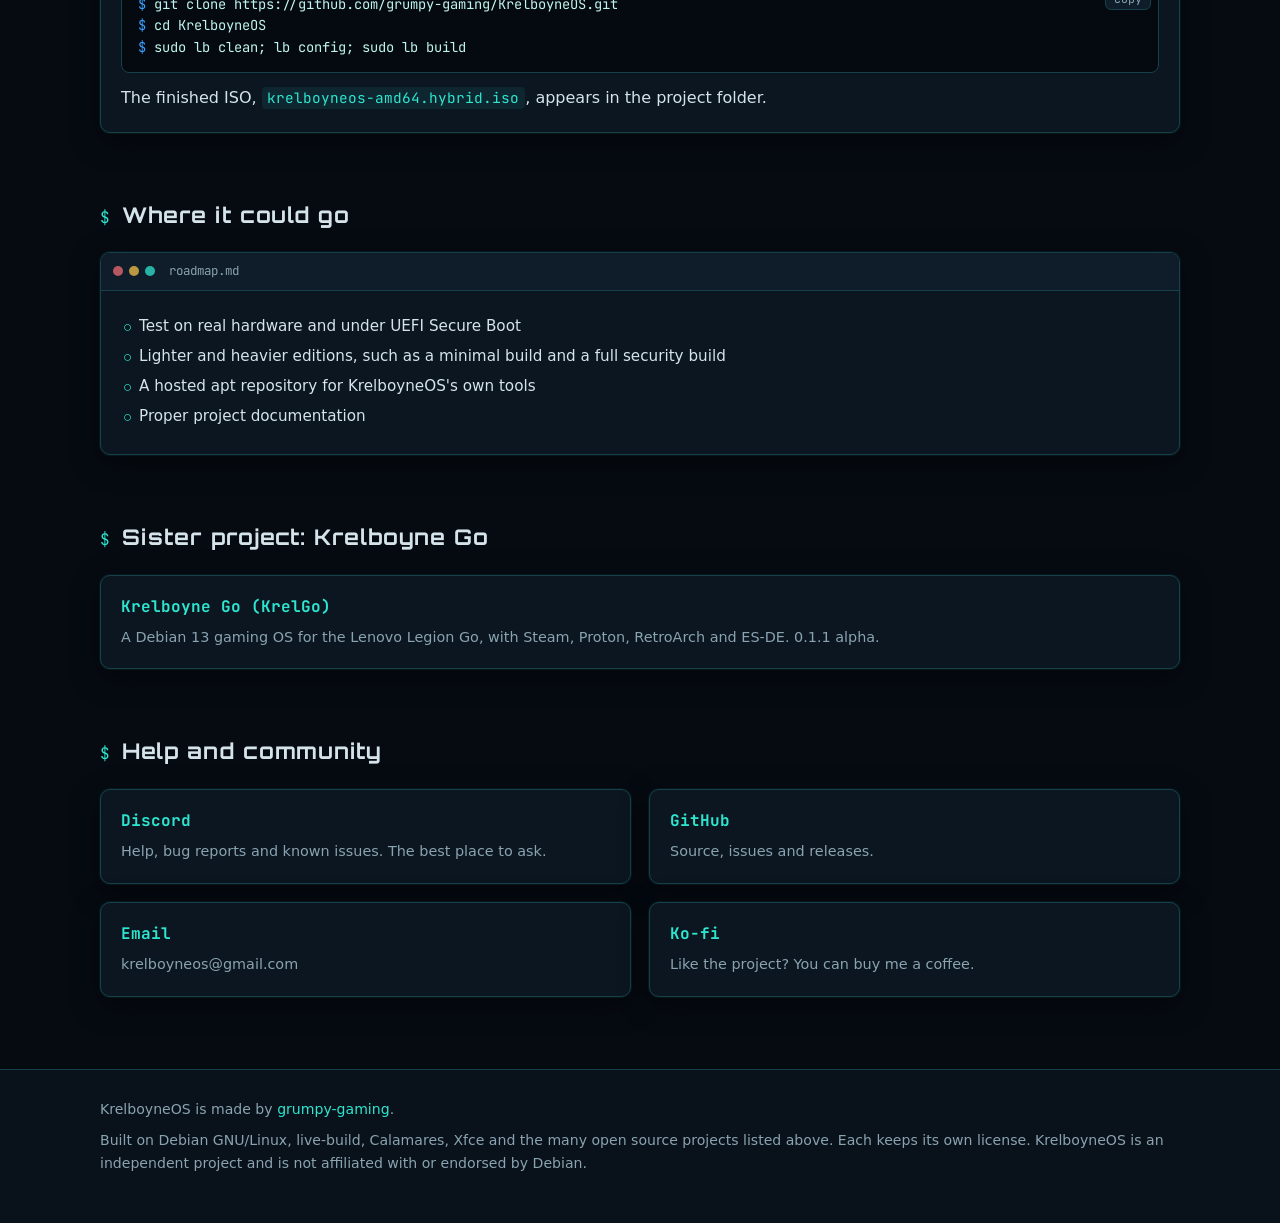
==== commit c47c765b: "Website: Krelboyne Go 0.1.1 Co-Authored-By: Claude Opus 5.5 <noreply@anthropic.com>" ====
--- a/website/index.html
+++ b/website/index.html
@@ -269,7 +269,7 @@
 
   <section id="krelgo">
     <div class="section-head"><span class="prompt">$</span><h2>Sister project: Krelboyne Go</h2></div>
-    <a class="window hoverable link-card" href="krelgo.html"><strong>Krelboyne Go (KrelGo)</strong><span>A Debian 13 gaming OS for the Lenovo Legion Go, with Steam, Proton, RetroArch and ES-DE. 0.1.0 alpha.</span></a>
+    <a class="window hoverable link-card" href="krelgo.html"><strong>Krelboyne Go (KrelGo)</strong><span>A Debian 13 gaming OS for the Lenovo Legion Go, with Steam, Proton, RetroArch and ES-DE. 0.1.1 alpha.</span></a>
   </section>
 
   <section id="community">
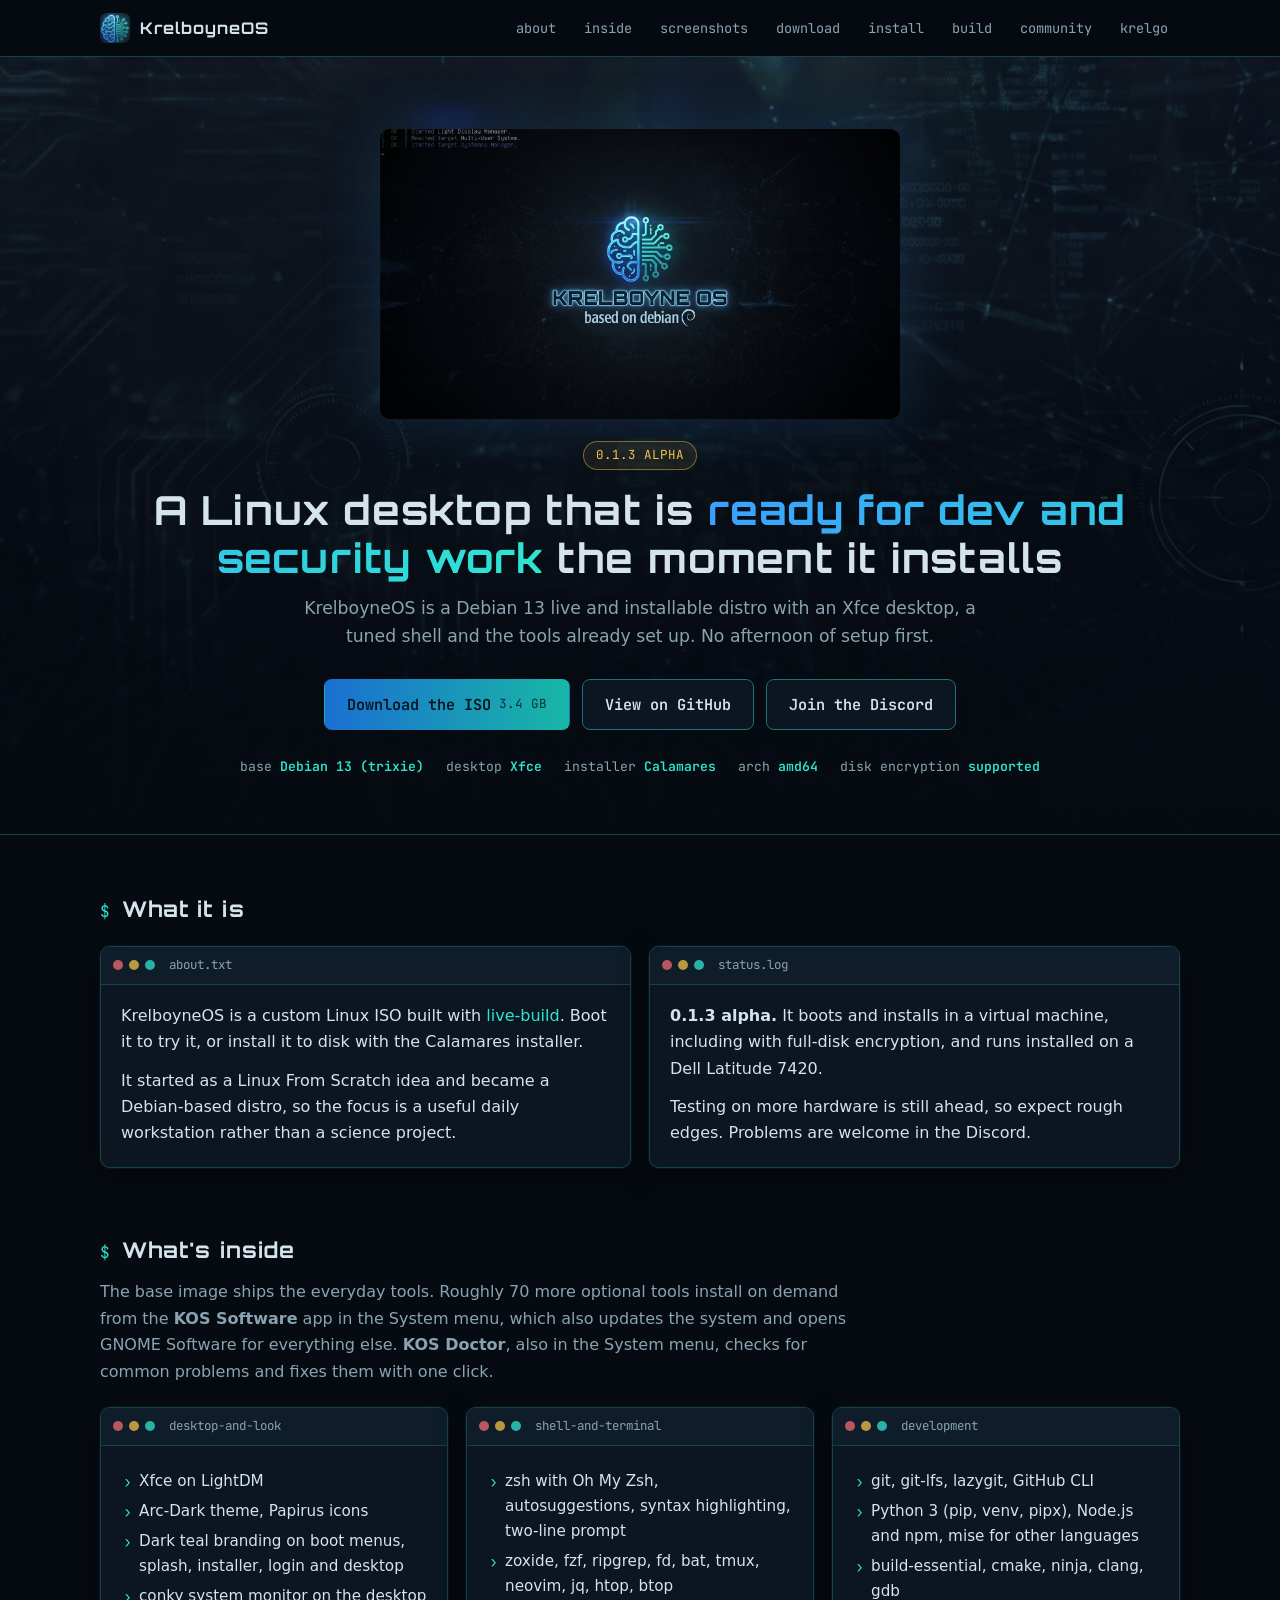
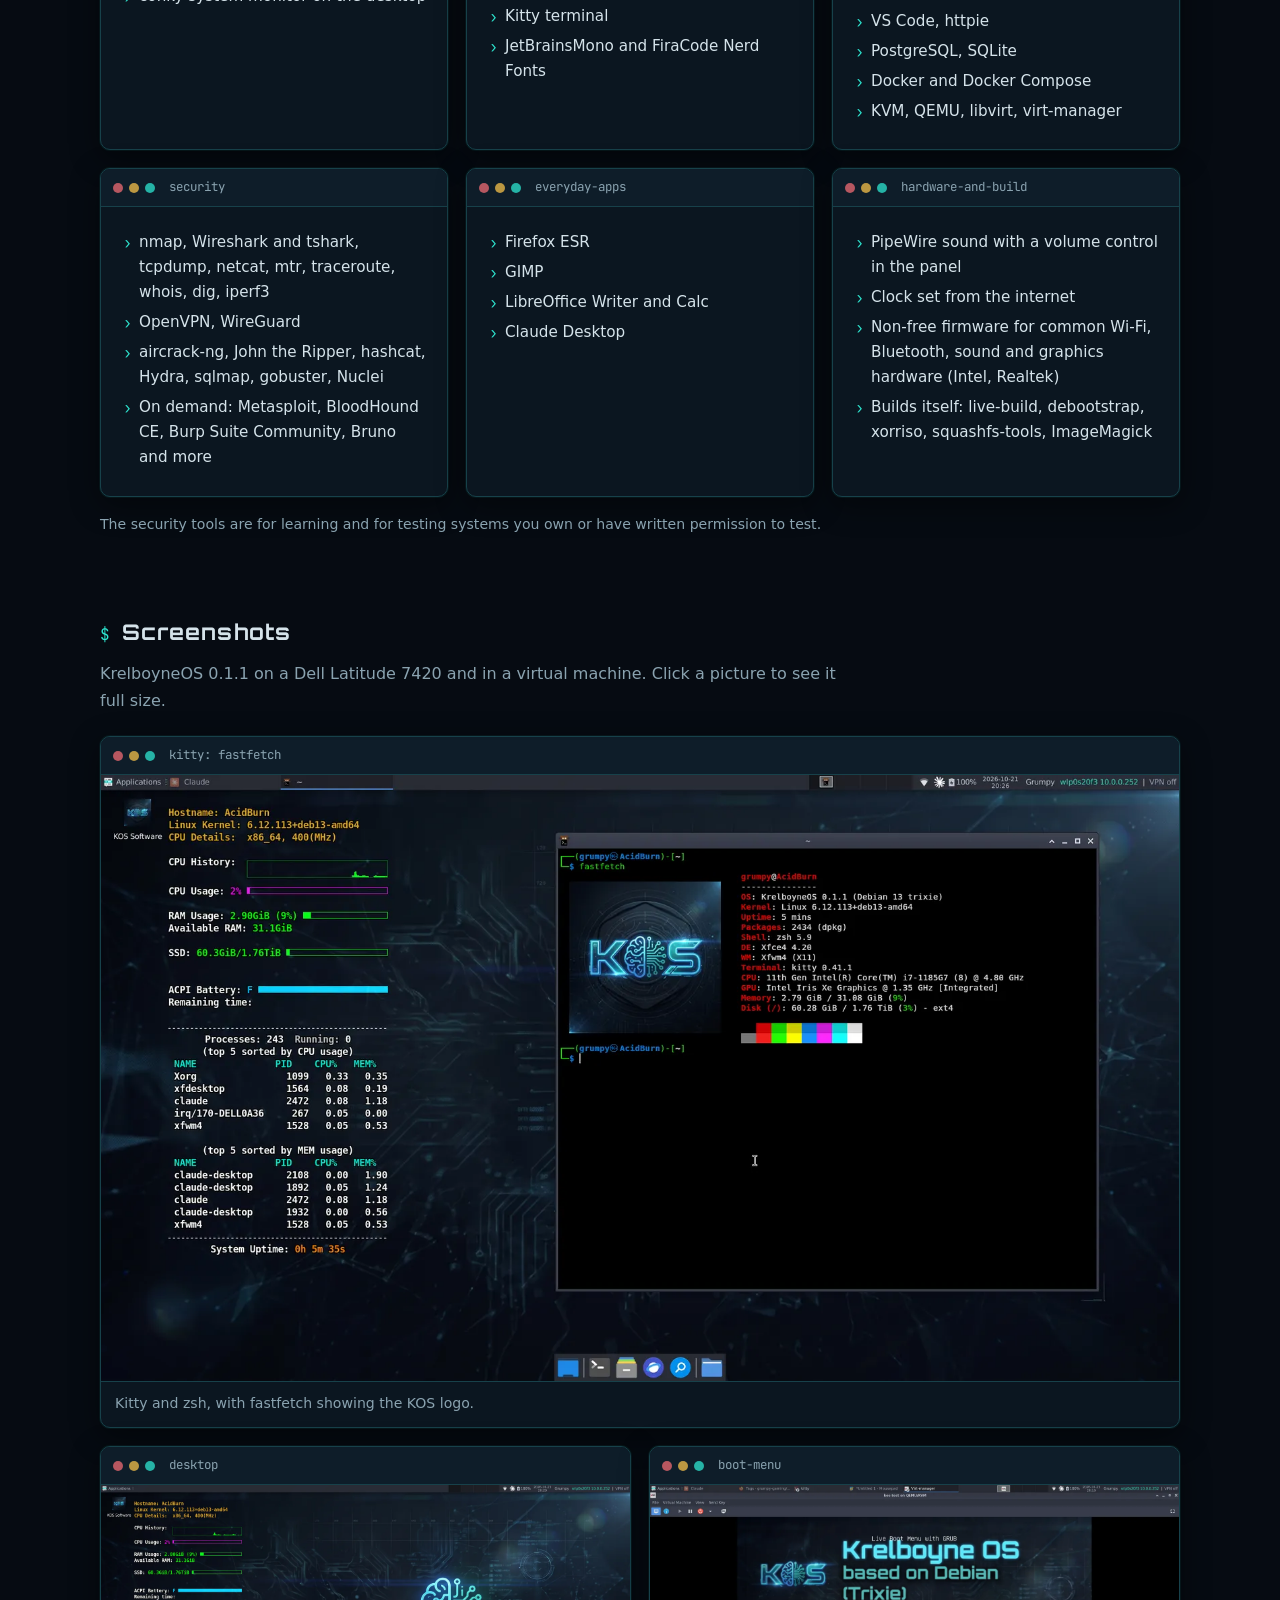
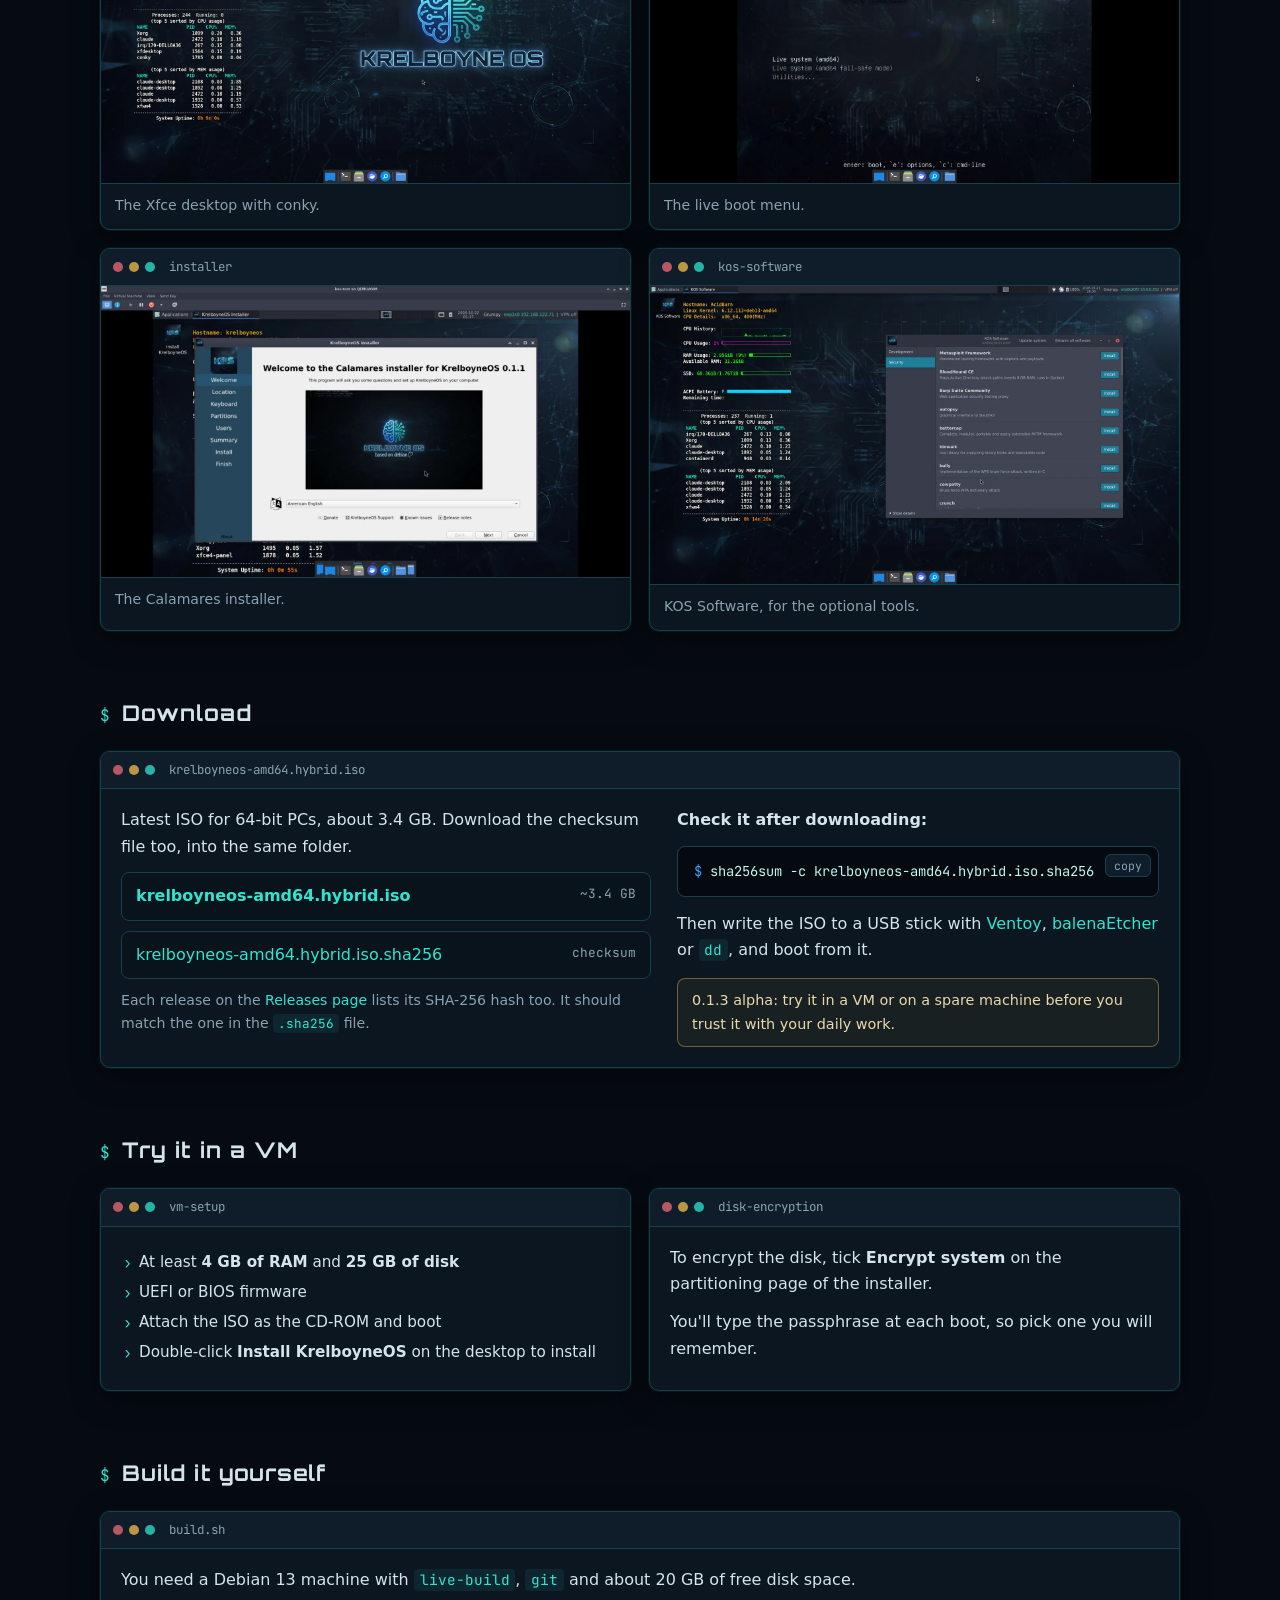
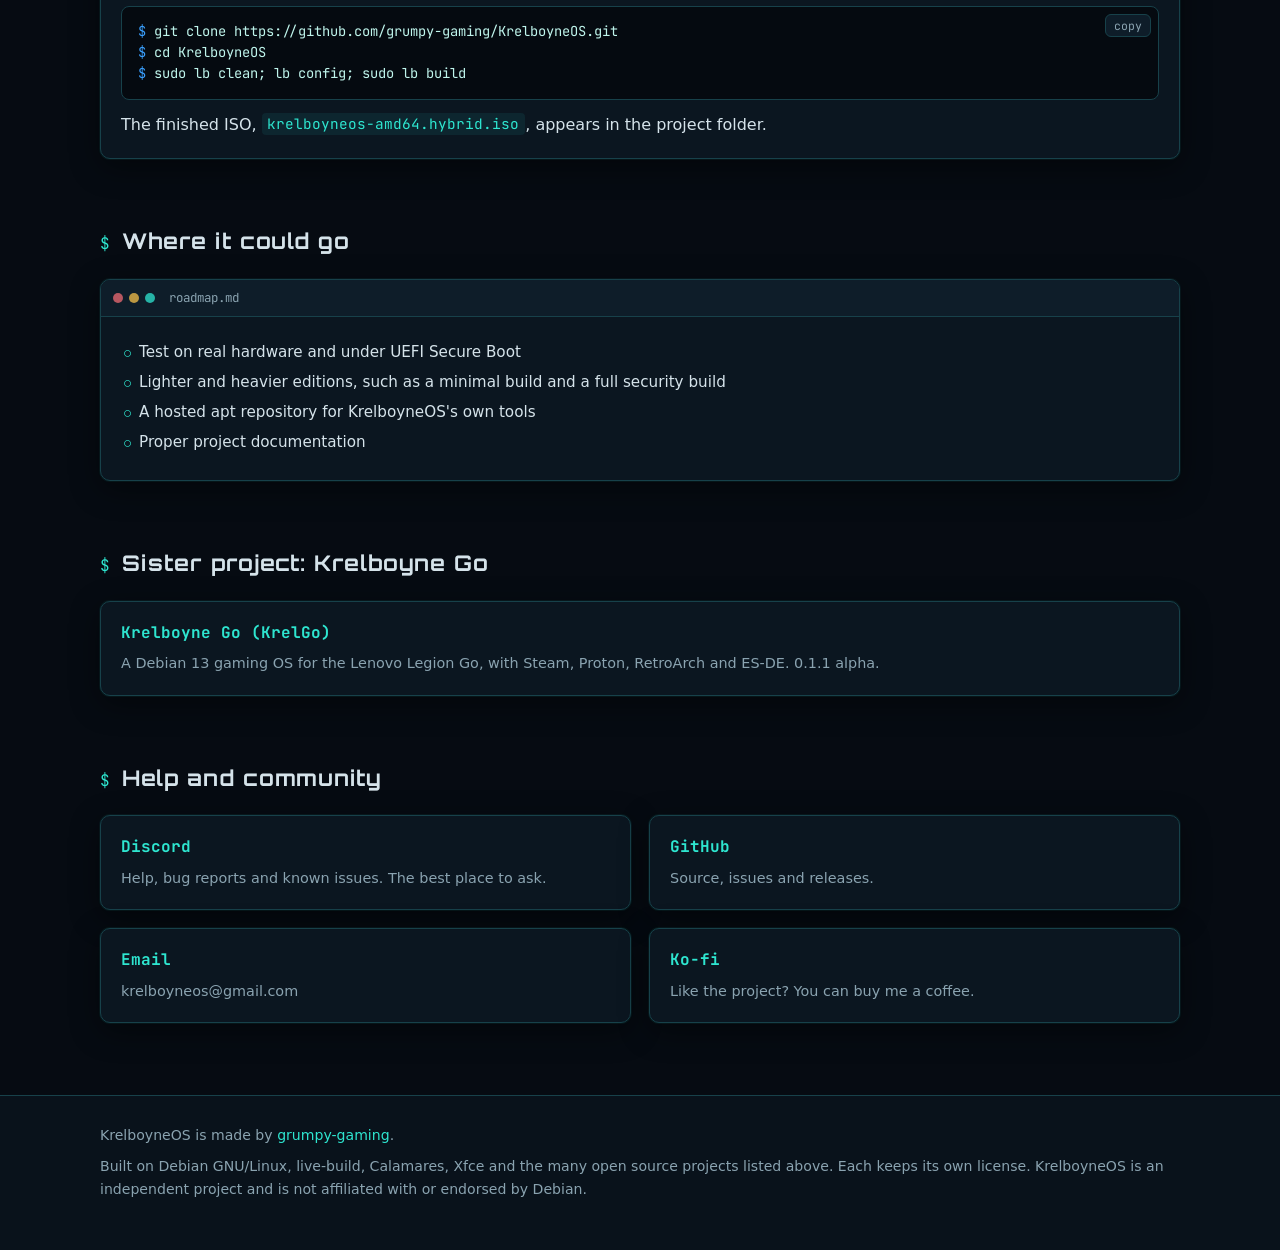
==== commit 8b494303: "README and website: 0.1.3 with KOS Doctor and clock sync Co-Authored-By: Claude Opus 5.5 <noreply@an" ====
--- a/website/index.html
+++ b/website/index.html
@@ -4,7 +4,7 @@
   <meta charset="utf-8">
   <meta name="viewport" content="width=device-width, initial-scale=1">
   <title>KrelboyneOS — a Debian-based Linux distro for developers and security learners</title>
-  <meta name="description" content="KrelboyneOS is a Debian 13 live and installable Linux distribution with an Xfce desktop, development tools and security tools already set up. 0.1.2 alpha.">
+  <meta name="description" content="KrelboyneOS is a Debian 13 live and installable Linux distribution with an Xfce desktop, development tools and security tools already set up. 0.1.3 alpha.">
   <meta name="theme-color" content="#060b12">
   <meta property="og:type" content="website">
   <meta property="og:title" content="KrelboyneOS">
@@ -40,7 +40,7 @@
 <header class="hero" id="top">
   <div class="wrap">
     <img class="logo" src="img/kos-banner.jpg" alt="KrelboyneOS — based on Debian" width="1600" height="893">
-    <span class="badge">0.1.2 alpha</span>
+    <span class="badge">0.1.3 alpha</span>
     <h1>A Linux desktop that is <span>ready for dev and security work</span> the moment it installs</h1>
     <p class="lead">KrelboyneOS is a Debian 13 live and installable distro with an Xfce desktop, a tuned shell and the tools already set up. No afternoon of setup first.</p>
     <div class="btn-row">
@@ -73,7 +73,7 @@
       <div class="window">
         <div class="window-bar"><div class="dots"><i></i><i></i><i></i></div><span class="title">status.log</span></div>
         <div class="window-body">
-          <p><strong>0.1.2 alpha.</strong> It boots and installs in a virtual machine, including with full-disk encryption, and runs installed on a Dell Latitude 7420.</p>
+          <p><strong>0.1.3 alpha.</strong> It boots and installs in a virtual machine, including with full-disk encryption, and runs installed on a Dell Latitude 7420.</p>
           <p>Testing on more hardware is still ahead, so expect rough edges. Problems are welcome in the Discord.</p>
         </div>
       </div>
@@ -82,7 +82,7 @@
 
   <section id="inside">
     <div class="section-head"><span class="prompt">$</span><h2>What's inside</h2></div>
-    <p class="section-sub">The base image ships the everyday tools. Roughly 70 more optional tools install on demand from the <strong>KOS Software</strong> app in the System menu, which also updates the system and opens GNOME Software for everything else.</p>
+    <p class="section-sub">The base image ships the everyday tools. Roughly 70 more optional tools install on demand from the <strong>KOS Software</strong> app in the System menu, which also updates the system and opens GNOME Software for everything else. <strong>KOS Doctor</strong>, also in the System menu, checks for common problems and fixes them with one click.</p>
     <div class="grid cols-3">
 
       <div class="window">
@@ -142,6 +142,7 @@
         <div class="window-bar"><div class="dots"><i></i><i></i><i></i></div><span class="title">hardware-and-build</span></div>
         <div class="window-body"><ul>
           <li>PipeWire sound with a volume control in the panel</li>
+          <li>Clock set from the internet</li>
           <li>Non-free firmware for common Wi-Fi, Bluetooth, sound and graphics hardware (Intel, Realtek)</li>
           <li>Builds itself: live-build, debootstrap, xorriso, squashfs-tools, ImageMagick</li>
         </ul></div>
@@ -207,7 +208,7 @@
             <button class="copy" type="button" data-copy="sha256sum -c krelboyneos-amd64.hybrid.iso.sha256">copy</button>
           </div>
           <p style="margin-top:14px">Then write the ISO to a USB stick with <a href="https://www.ventoy.net/">Ventoy</a>, <a href="https://etcher.balena.io/">balenaEtcher</a> or <code>dd</code>, and boot from it.</p>
-          <div class="warn-box">0.1.2 alpha: try it in a VM or on a spare machine before you trust it with your daily work.</div>
+          <div class="warn-box">0.1.3 alpha: try it in a VM or on a spare machine before you trust it with your daily work.</div>
         </div>
       </div>
     </div>
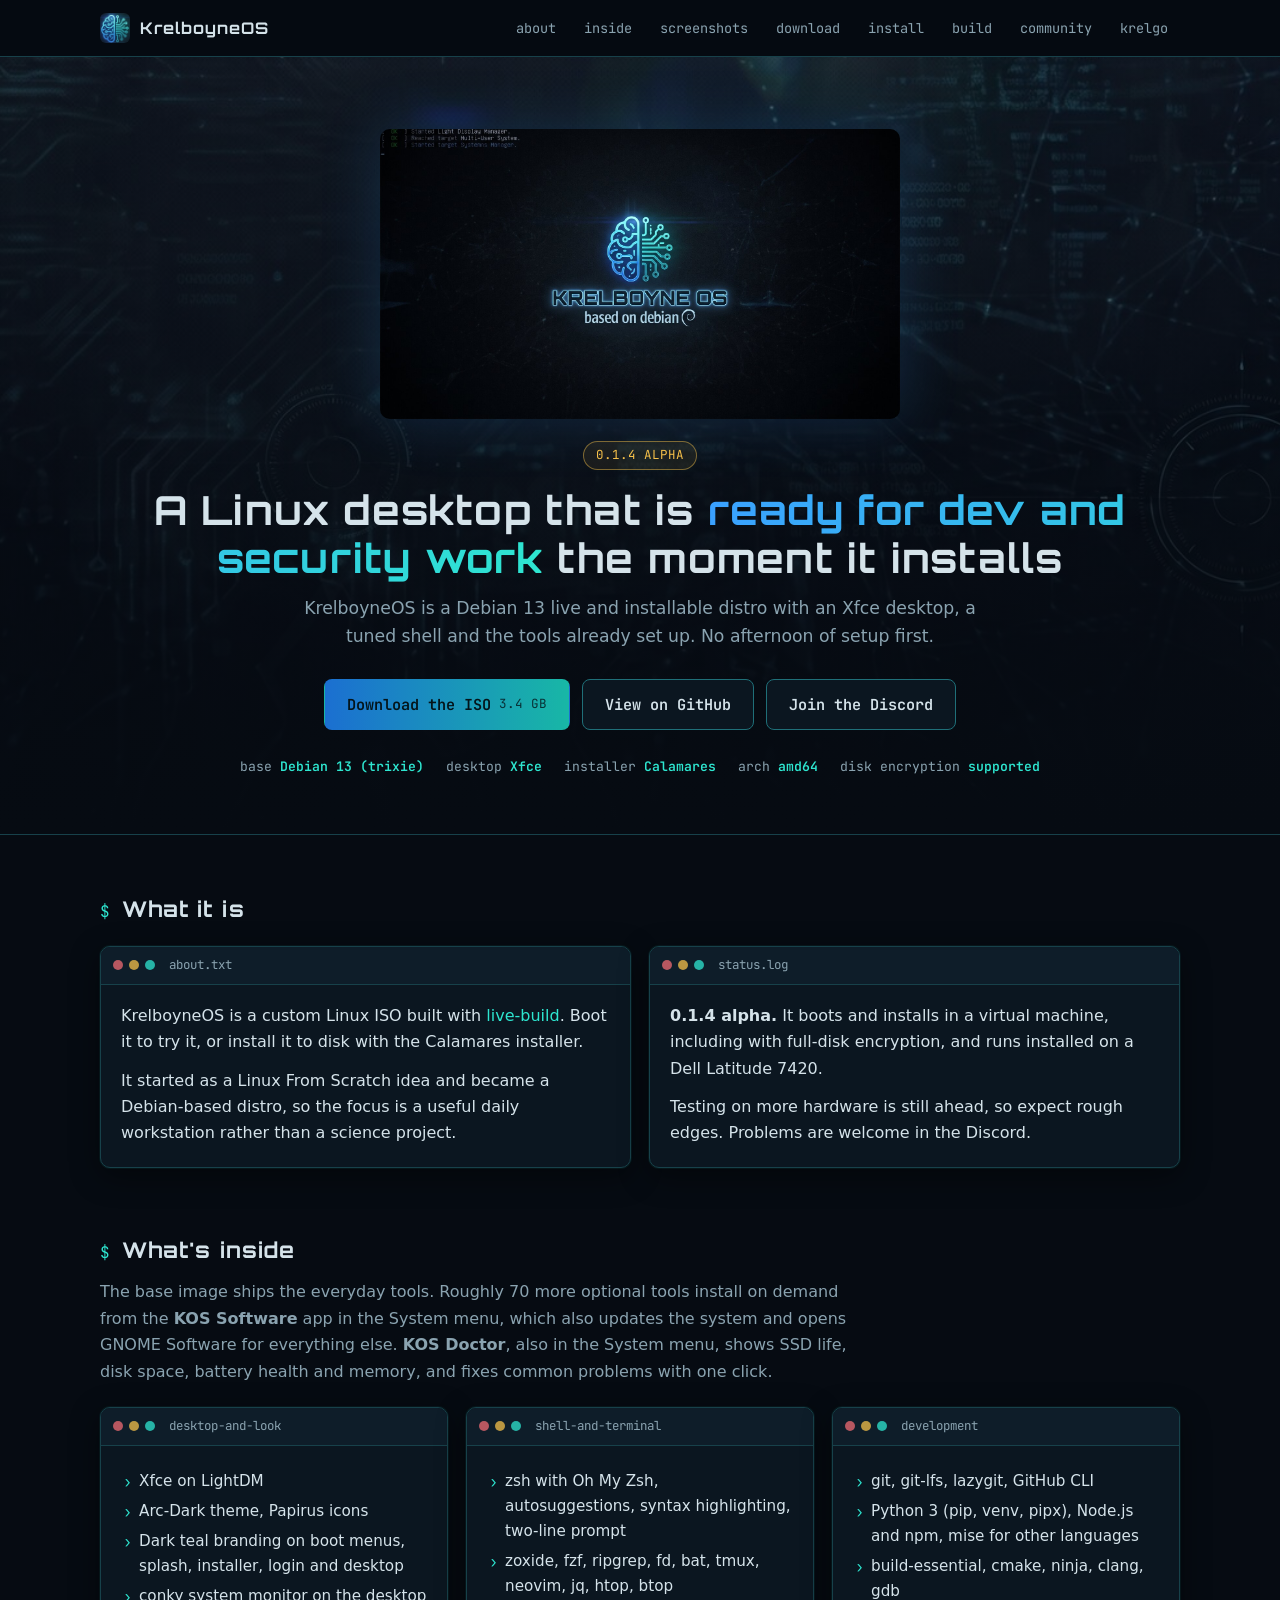
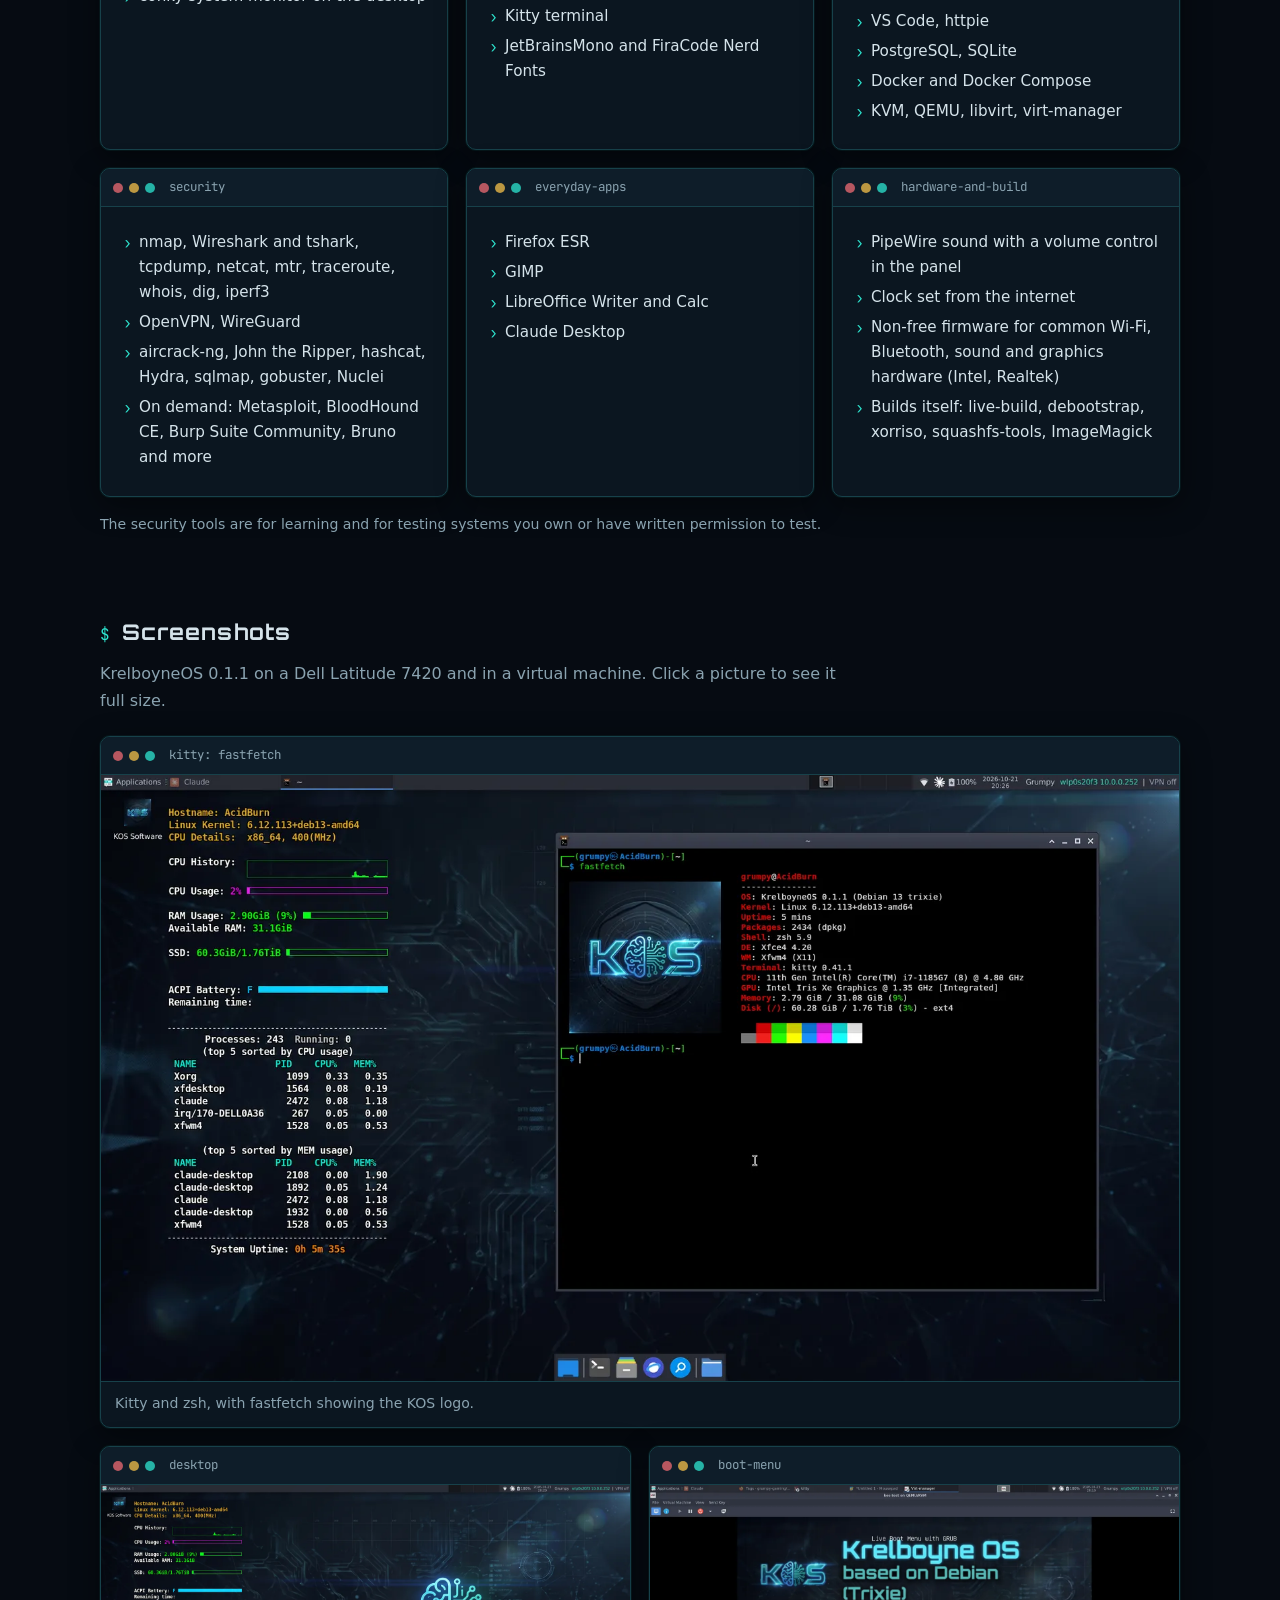
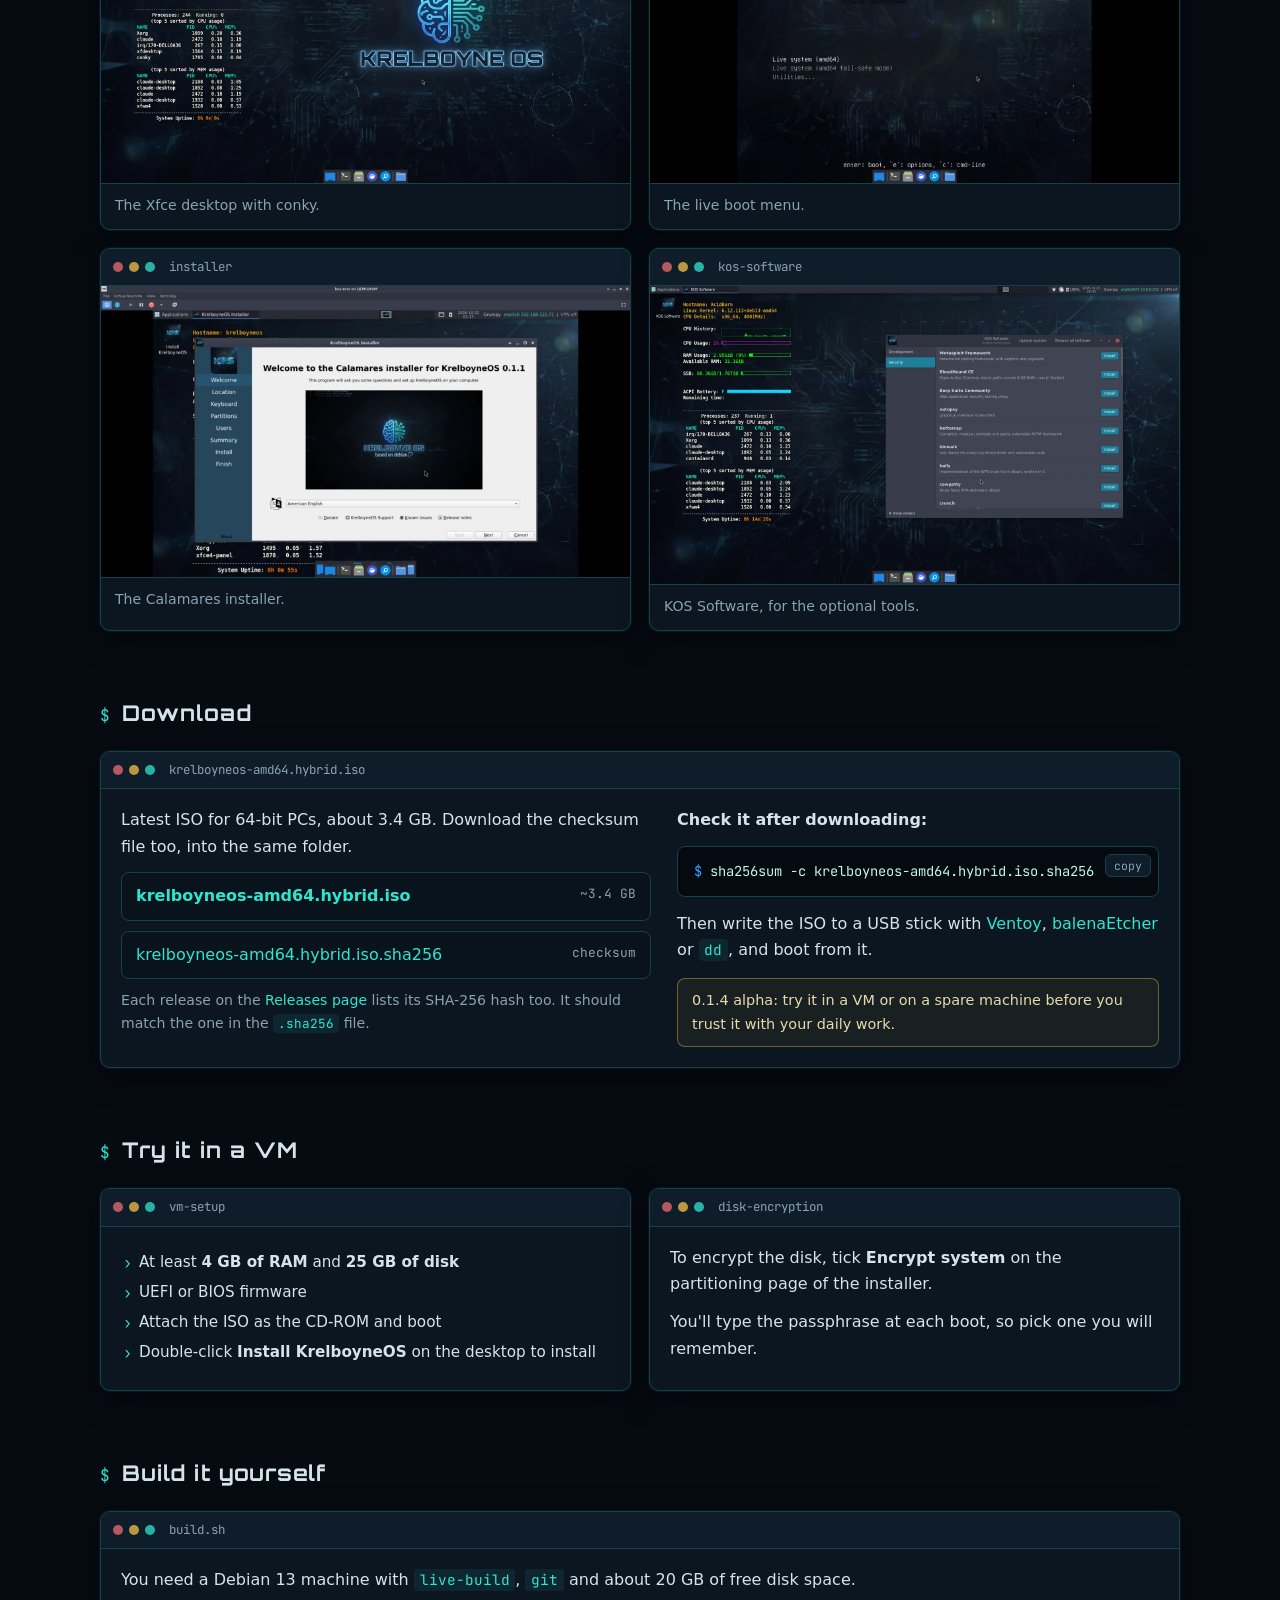
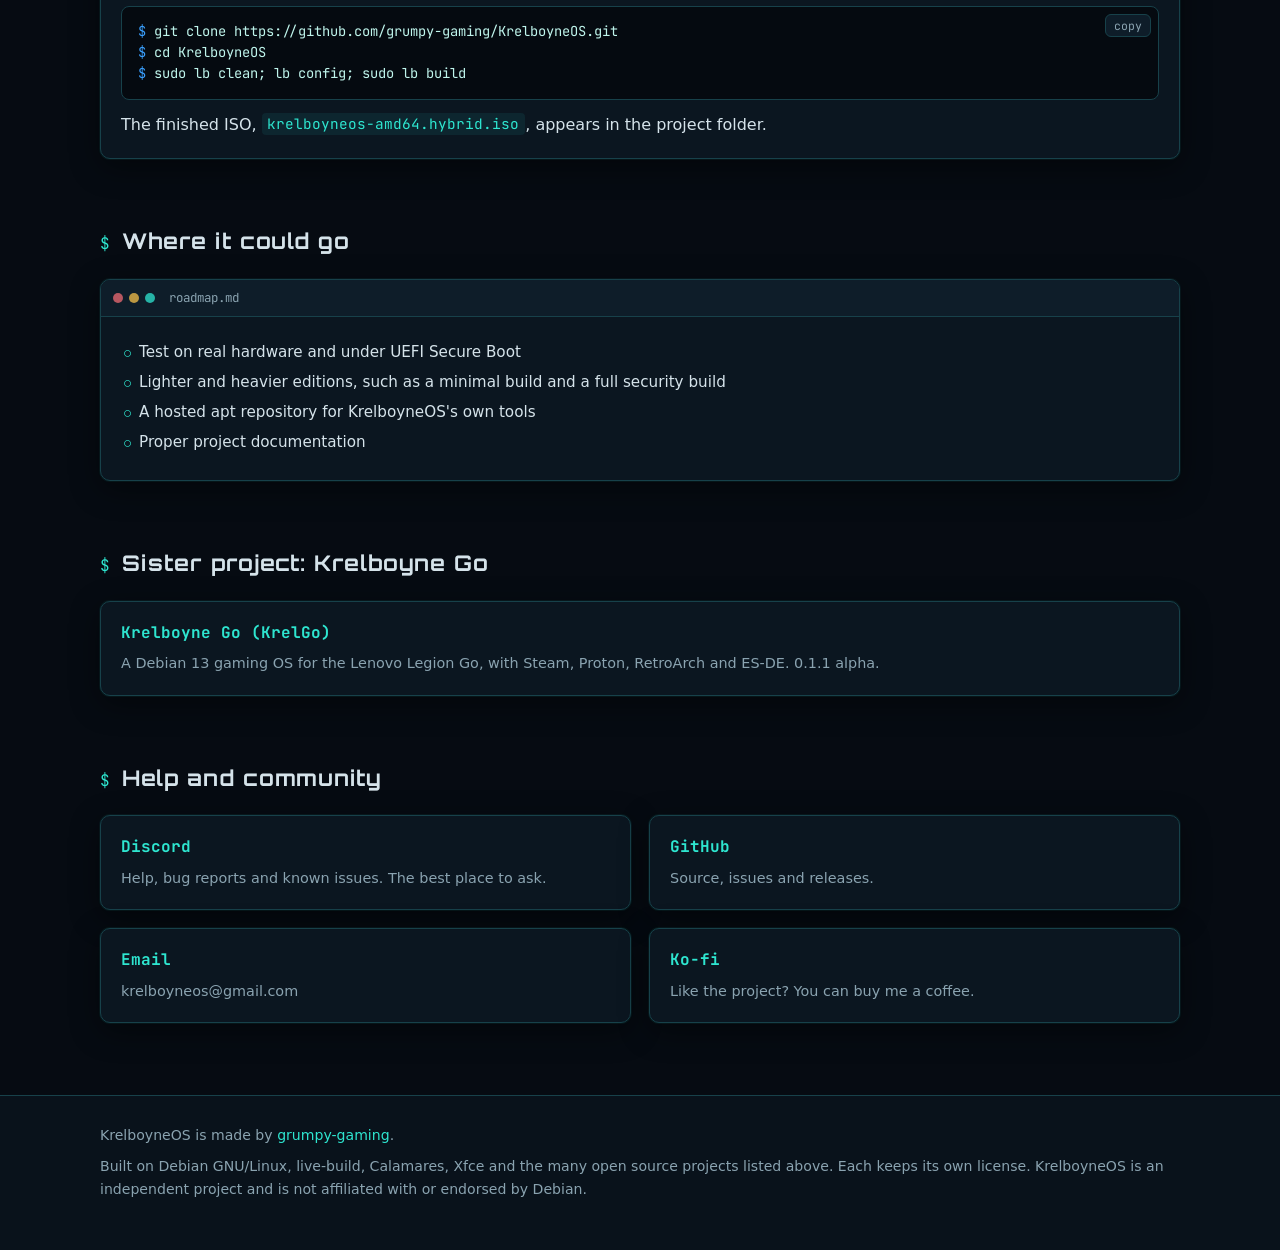
==== commit 2b35ebfc: "README and website: 0.1.4, KOS Doctor health overview Co-Authored-By: Claude Opus 5.5 <noreply@anthr" ====
--- a/website/index.html
+++ b/website/index.html
@@ -4,7 +4,7 @@
   <meta charset="utf-8">
   <meta name="viewport" content="width=device-width, initial-scale=1">
   <title>KrelboyneOS — a Debian-based Linux distro for developers and security learners</title>
-  <meta name="description" content="KrelboyneOS is a Debian 13 live and installable Linux distribution with an Xfce desktop, development tools and security tools already set up. 0.1.3 alpha.">
+  <meta name="description" content="KrelboyneOS is a Debian 13 live and installable Linux distribution with an Xfce desktop, development tools and security tools already set up. 0.1.4 alpha.">
   <meta name="theme-color" content="#060b12">
   <meta property="og:type" content="website">
   <meta property="og:title" content="KrelboyneOS">
@@ -40,7 +40,7 @@
 <header class="hero" id="top">
   <div class="wrap">
     <img class="logo" src="img/kos-banner.jpg" alt="KrelboyneOS — based on Debian" width="1600" height="893">
-    <span class="badge">0.1.3 alpha</span>
+    <span class="badge">0.1.4 alpha</span>
     <h1>A Linux desktop that is <span>ready for dev and security work</span> the moment it installs</h1>
     <p class="lead">KrelboyneOS is a Debian 13 live and installable distro with an Xfce desktop, a tuned shell and the tools already set up. No afternoon of setup first.</p>
     <div class="btn-row">
@@ -73,7 +73,7 @@
       <div class="window">
         <div class="window-bar"><div class="dots"><i></i><i></i><i></i></div><span class="title">status.log</span></div>
         <div class="window-body">
-          <p><strong>0.1.3 alpha.</strong> It boots and installs in a virtual machine, including with full-disk encryption, and runs installed on a Dell Latitude 7420.</p>
+          <p><strong>0.1.4 alpha.</strong> It boots and installs in a virtual machine, including with full-disk encryption, and runs installed on a Dell Latitude 7420.</p>
           <p>Testing on more hardware is still ahead, so expect rough edges. Problems are welcome in the Discord.</p>
         </div>
       </div>
@@ -82,7 +82,7 @@
 
   <section id="inside">
     <div class="section-head"><span class="prompt">$</span><h2>What's inside</h2></div>
-    <p class="section-sub">The base image ships the everyday tools. Roughly 70 more optional tools install on demand from the <strong>KOS Software</strong> app in the System menu, which also updates the system and opens GNOME Software for everything else. <strong>KOS Doctor</strong>, also in the System menu, checks for common problems and fixes them with one click.</p>
+    <p class="section-sub">The base image ships the everyday tools. Roughly 70 more optional tools install on demand from the <strong>KOS Software</strong> app in the System menu, which also updates the system and opens GNOME Software for everything else. <strong>KOS Doctor</strong>, also in the System menu, shows SSD life, disk space, battery health and memory, and fixes common problems with one click.</p>
     <div class="grid cols-3">
 
       <div class="window">
@@ -208,7 +208,7 @@
             <button class="copy" type="button" data-copy="sha256sum -c krelboyneos-amd64.hybrid.iso.sha256">copy</button>
           </div>
           <p style="margin-top:14px">Then write the ISO to a USB stick with <a href="https://www.ventoy.net/">Ventoy</a>, <a href="https://etcher.balena.io/">balenaEtcher</a> or <code>dd</code>, and boot from it.</p>
-          <div class="warn-box">0.1.3 alpha: try it in a VM or on a spare machine before you trust it with your daily work.</div>
+          <div class="warn-box">0.1.4 alpha: try it in a VM or on a spare machine before you trust it with your daily work.</div>
         </div>
       </div>
     </div>
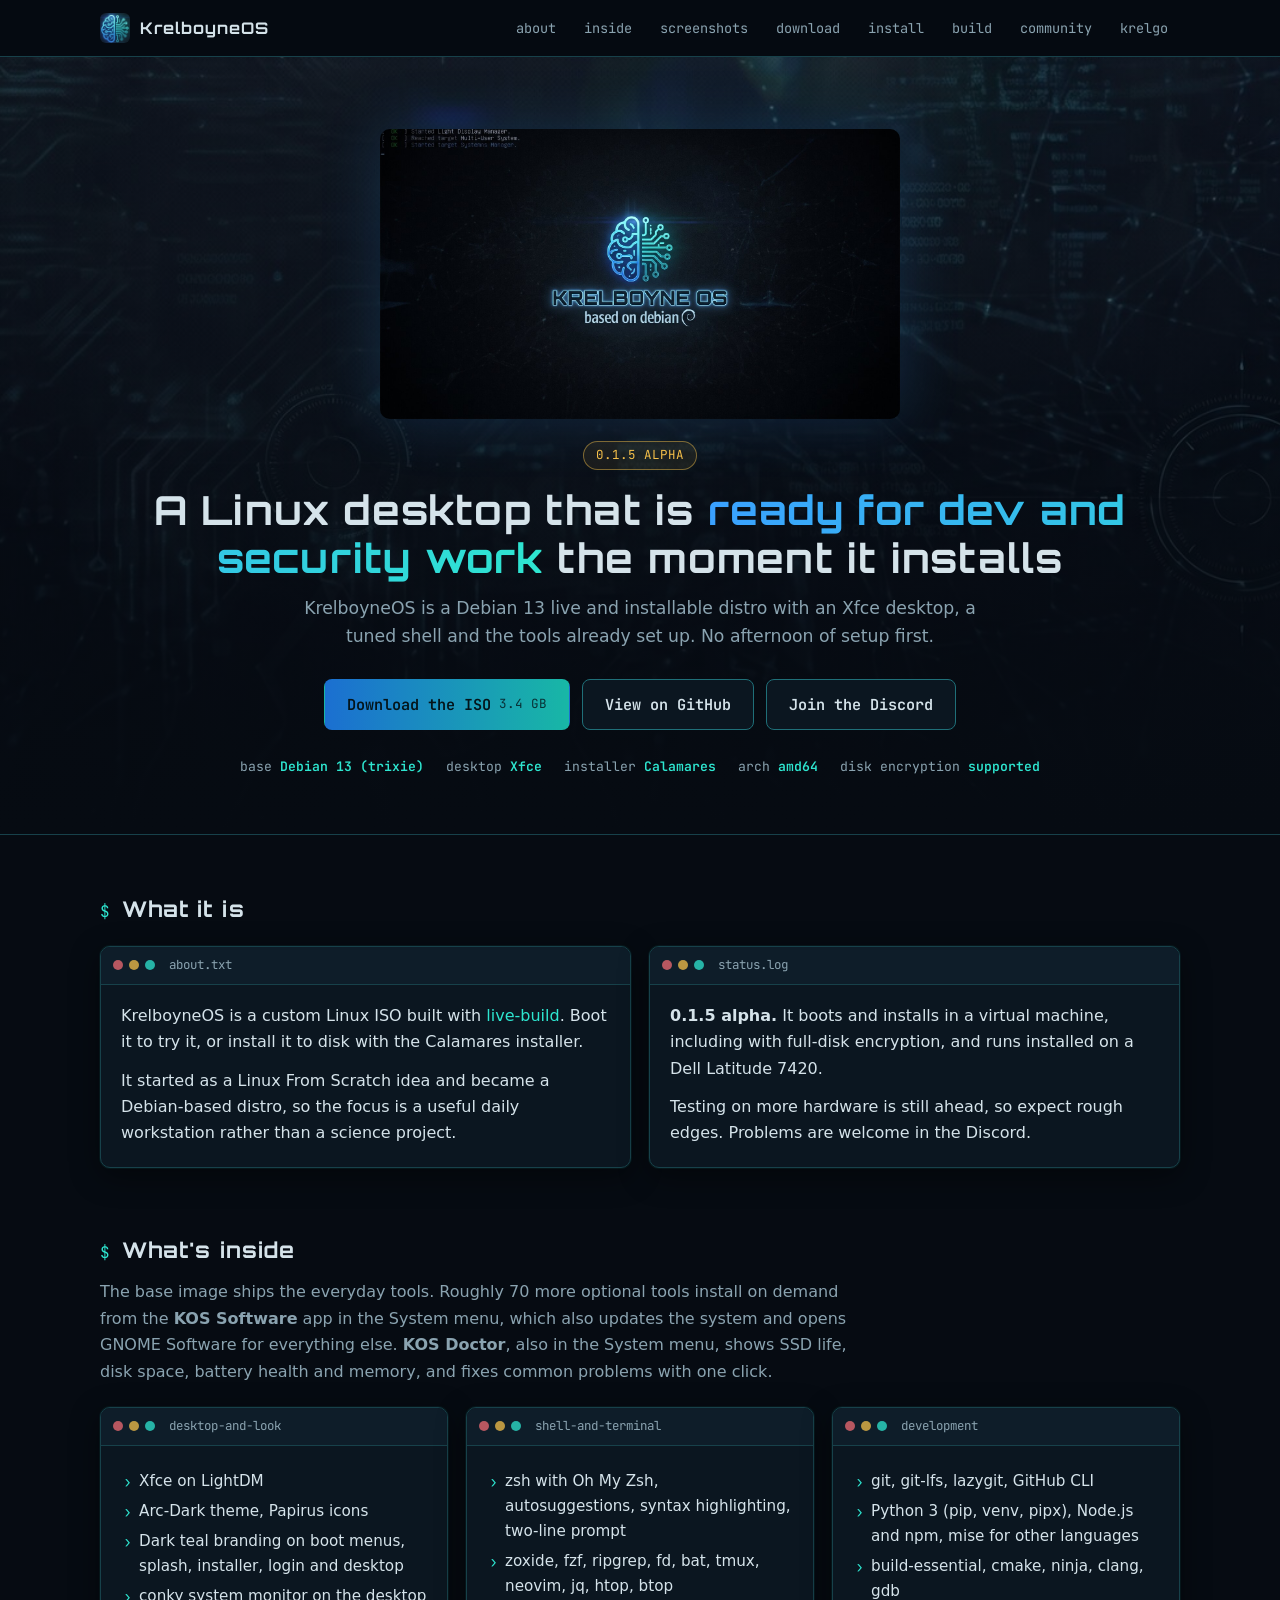
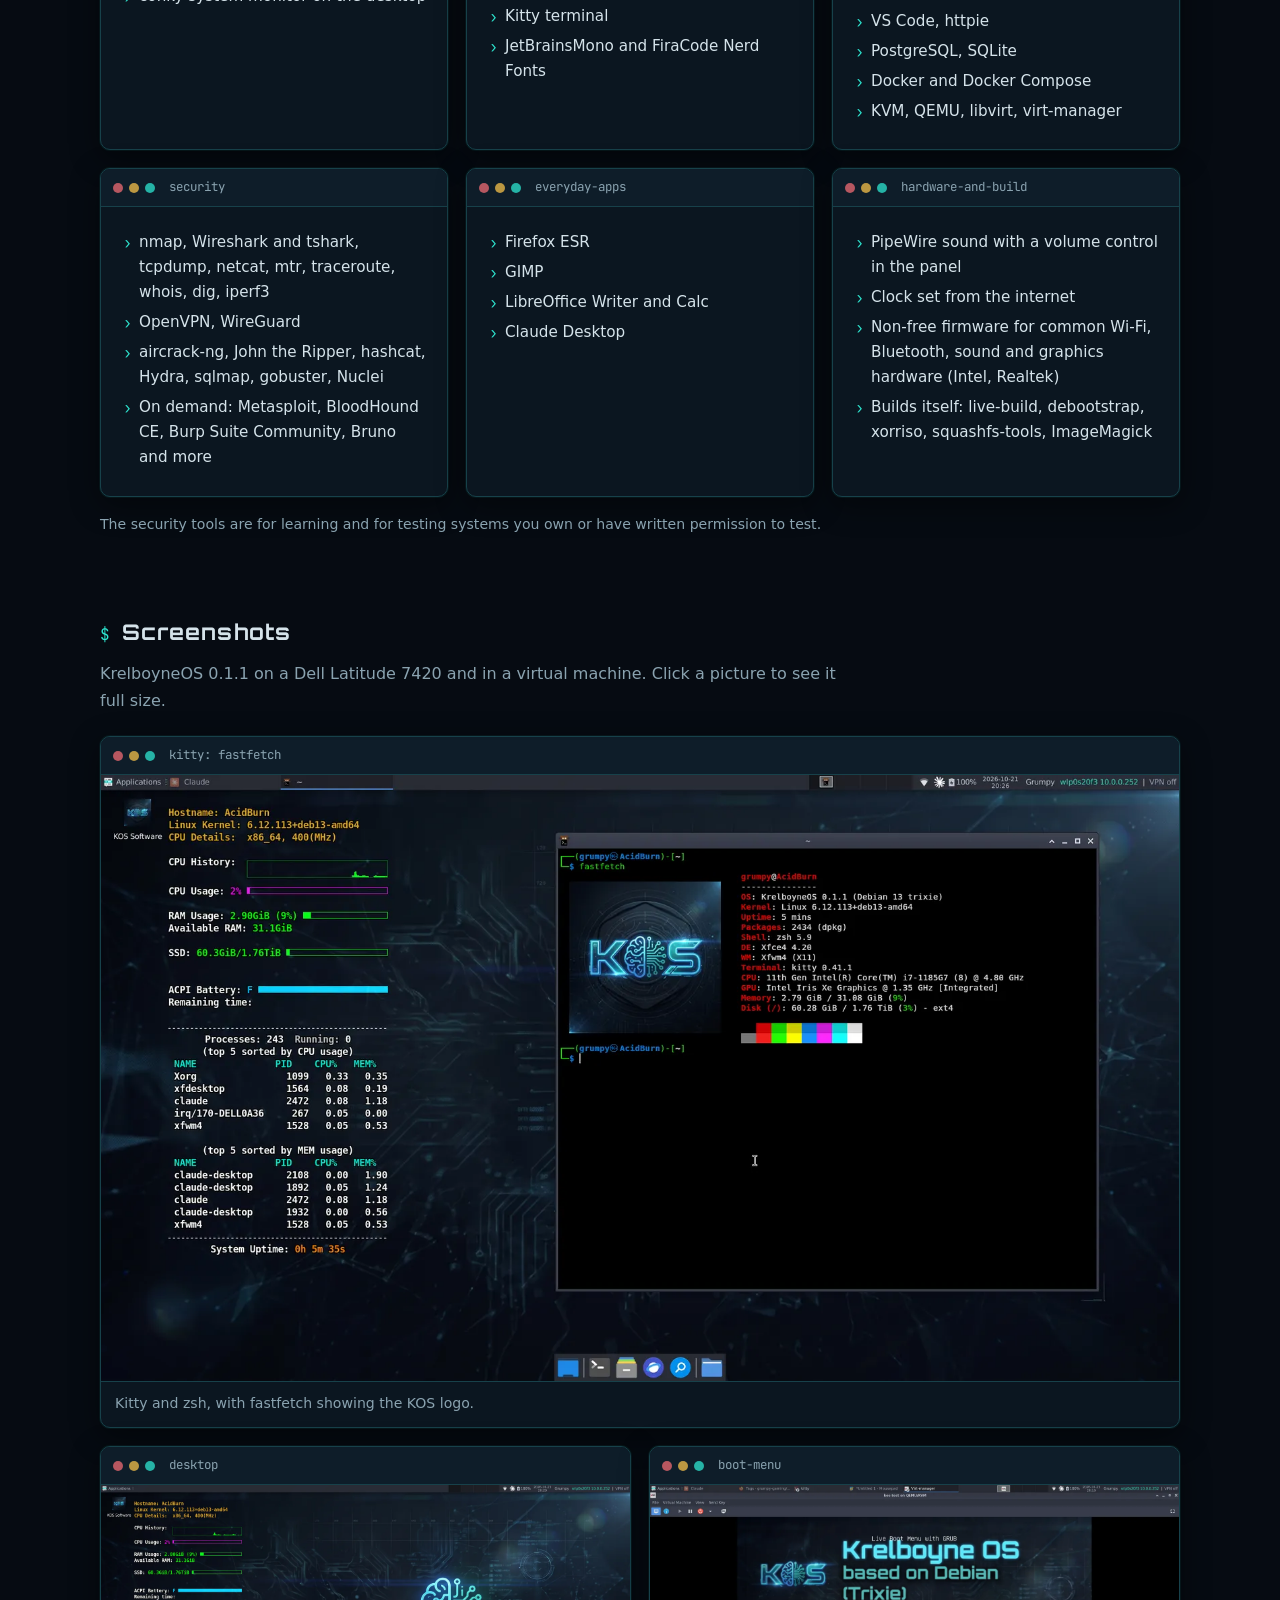
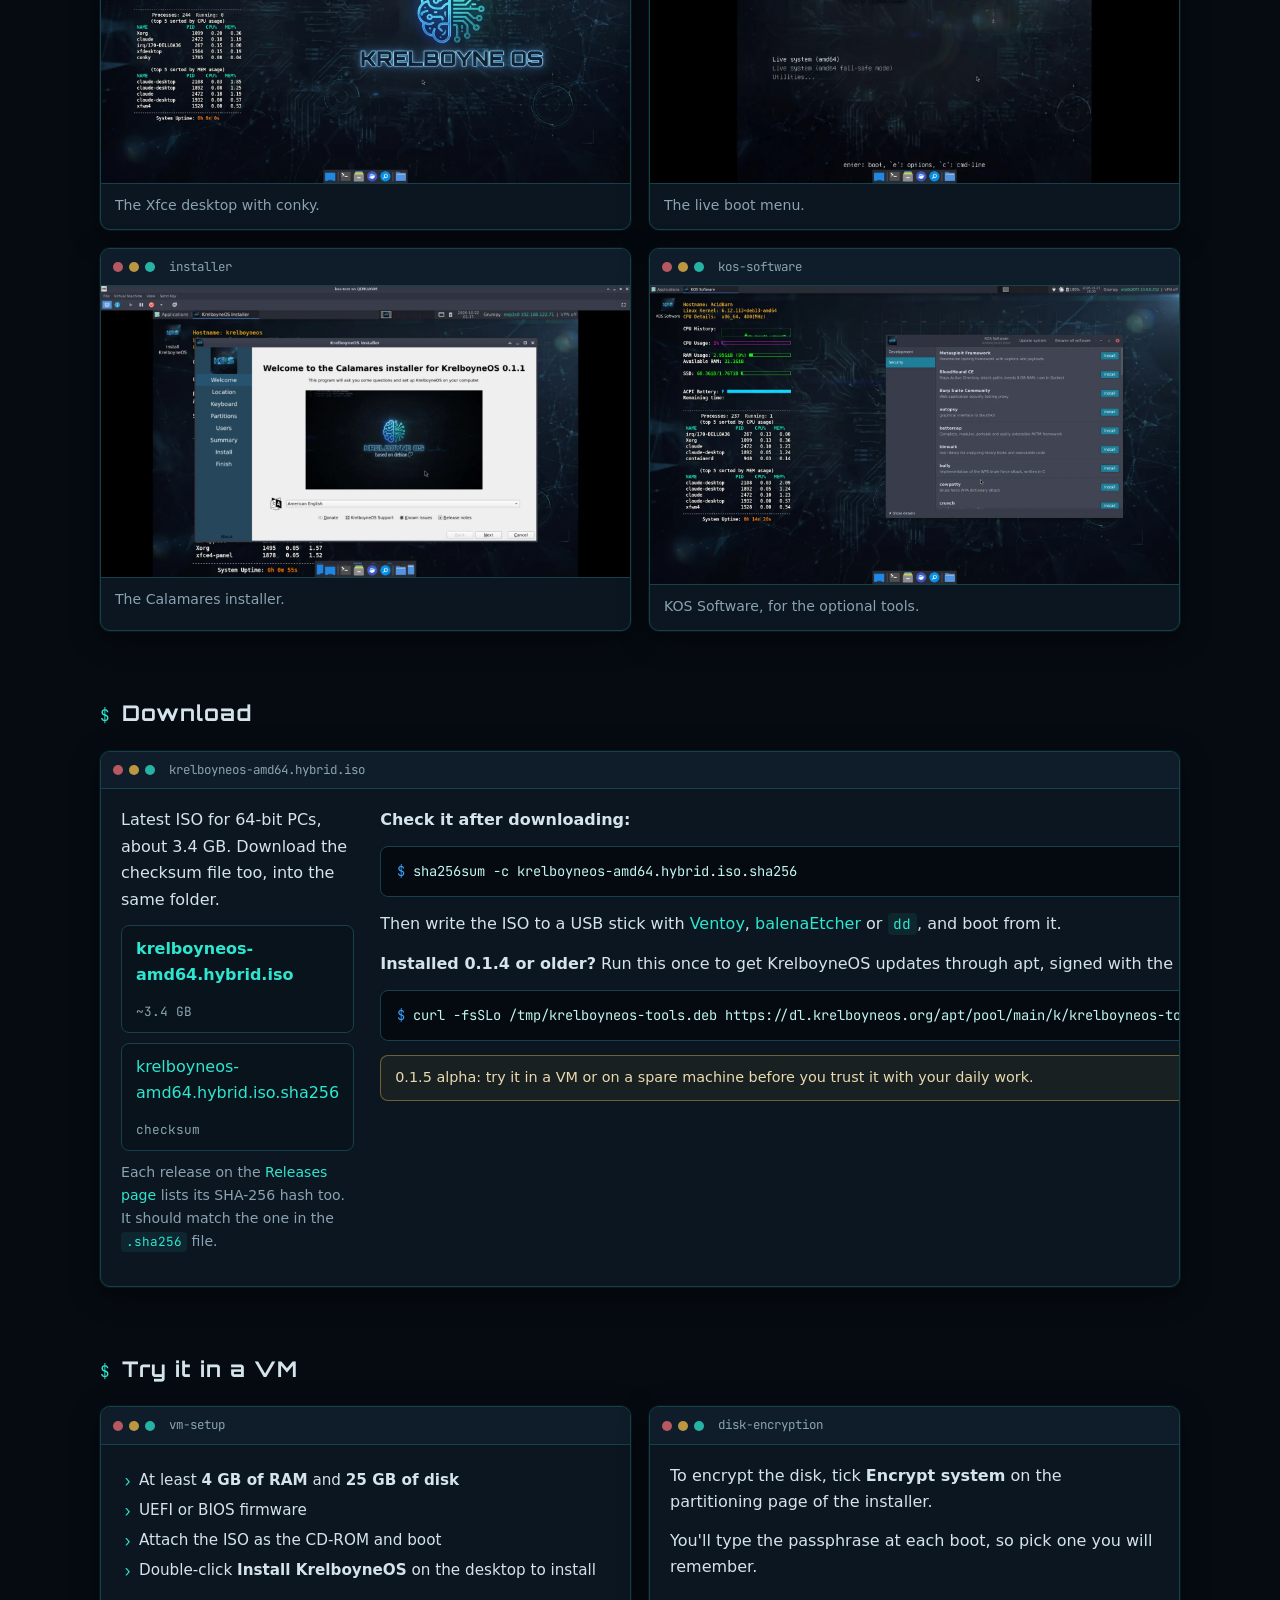
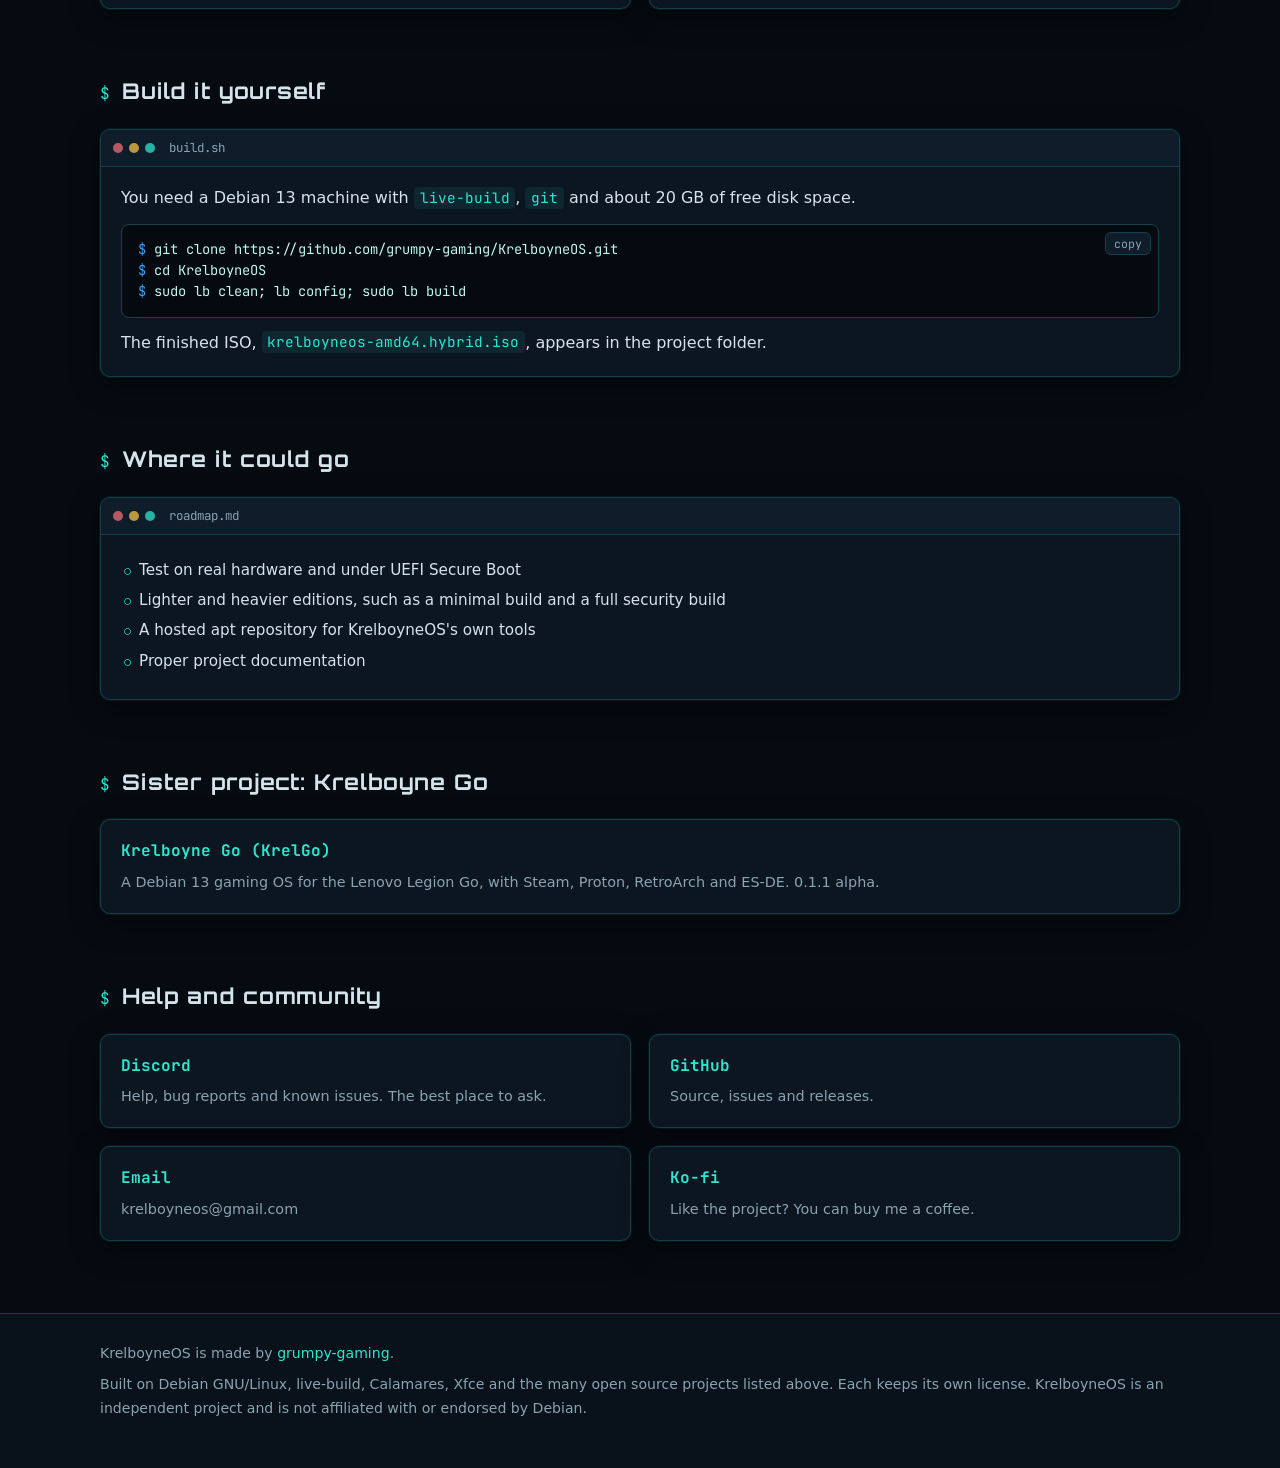
==== commit f0c3fc77: "README and website: 0.1.5 and the KrelboyneOS update channel Co-Authored-By: Claude Opus 5.5 <norepl" ====
--- a/website/index.html
+++ b/website/index.html
@@ -4,7 +4,7 @@
   <meta charset="utf-8">
   <meta name="viewport" content="width=device-width, initial-scale=1">
   <title>KrelboyneOS — a Debian-based Linux distro for developers and security learners</title>
-  <meta name="description" content="KrelboyneOS is a Debian 13 live and installable Linux distribution with an Xfce desktop, development tools and security tools already set up. 0.1.4 alpha.">
+  <meta name="description" content="KrelboyneOS is a Debian 13 live and installable Linux distribution with an Xfce desktop, development tools and security tools already set up. 0.1.5 alpha.">
   <meta name="theme-color" content="#060b12">
   <meta property="og:type" content="website">
   <meta property="og:title" content="KrelboyneOS">
@@ -40,7 +40,7 @@
 <header class="hero" id="top">
   <div class="wrap">
     <img class="logo" src="img/kos-banner.jpg" alt="KrelboyneOS — based on Debian" width="1600" height="893">
-    <span class="badge">0.1.4 alpha</span>
+    <span class="badge">0.1.5 alpha</span>
     <h1>A Linux desktop that is <span>ready for dev and security work</span> the moment it installs</h1>
     <p class="lead">KrelboyneOS is a Debian 13 live and installable distro with an Xfce desktop, a tuned shell and the tools already set up. No afternoon of setup first.</p>
     <div class="btn-row">
@@ -73,7 +73,7 @@
       <div class="window">
         <div class="window-bar"><div class="dots"><i></i><i></i><i></i></div><span class="title">status.log</span></div>
         <div class="window-body">
-          <p><strong>0.1.4 alpha.</strong> It boots and installs in a virtual machine, including with full-disk encryption, and runs installed on a Dell Latitude 7420.</p>
+          <p><strong>0.1.5 alpha.</strong> It boots and installs in a virtual machine, including with full-disk encryption, and runs installed on a Dell Latitude 7420.</p>
           <p>Testing on more hardware is still ahead, so expect rough edges. Problems are welcome in the Discord.</p>
         </div>
       </div>
@@ -208,7 +208,12 @@
             <button class="copy" type="button" data-copy="sha256sum -c krelboyneos-amd64.hybrid.iso.sha256">copy</button>
           </div>
           <p style="margin-top:14px">Then write the ISO to a USB stick with <a href="https://www.ventoy.net/">Ventoy</a>, <a href="https://etcher.balena.io/">balenaEtcher</a> or <code>dd</code>, and boot from it.</p>
-          <div class="warn-box">0.1.4 alpha: try it in a VM or on a spare machine before you trust it with your daily work.</div>
+          <p style="margin-top:14px"><strong>Installed 0.1.4 or older?</strong> Run this once to get KrelboyneOS updates through apt, signed with the <a href="krelboyneos-archive-keyring.asc">KrelboyneOS key</a>:</p>
+          <div class="code">
+            <pre><span class="p">$ </span>curl -fsSLo /tmp/krelboyneos-tools.deb https://dl.krelboyneos.org/apt/pool/main/k/krelboyneos-tools/krelboyneos-tools_0.1.5_all.deb && sudo apt install /tmp/krelboyneos-tools.deb</pre>
+            <button class="copy" type="button" data-copy="curl -fsSLo /tmp/krelboyneos-tools.deb https://dl.krelboyneos.org/apt/pool/main/k/krelboyneos-tools/krelboyneos-tools_0.1.5_all.deb &amp;&amp; sudo apt install /tmp/krelboyneos-tools.deb">copy</button>
+          </div>
+          <div class="warn-box">0.1.5 alpha: try it in a VM or on a spare machine before you trust it with your daily work.</div>
         </div>
       </div>
     </div>
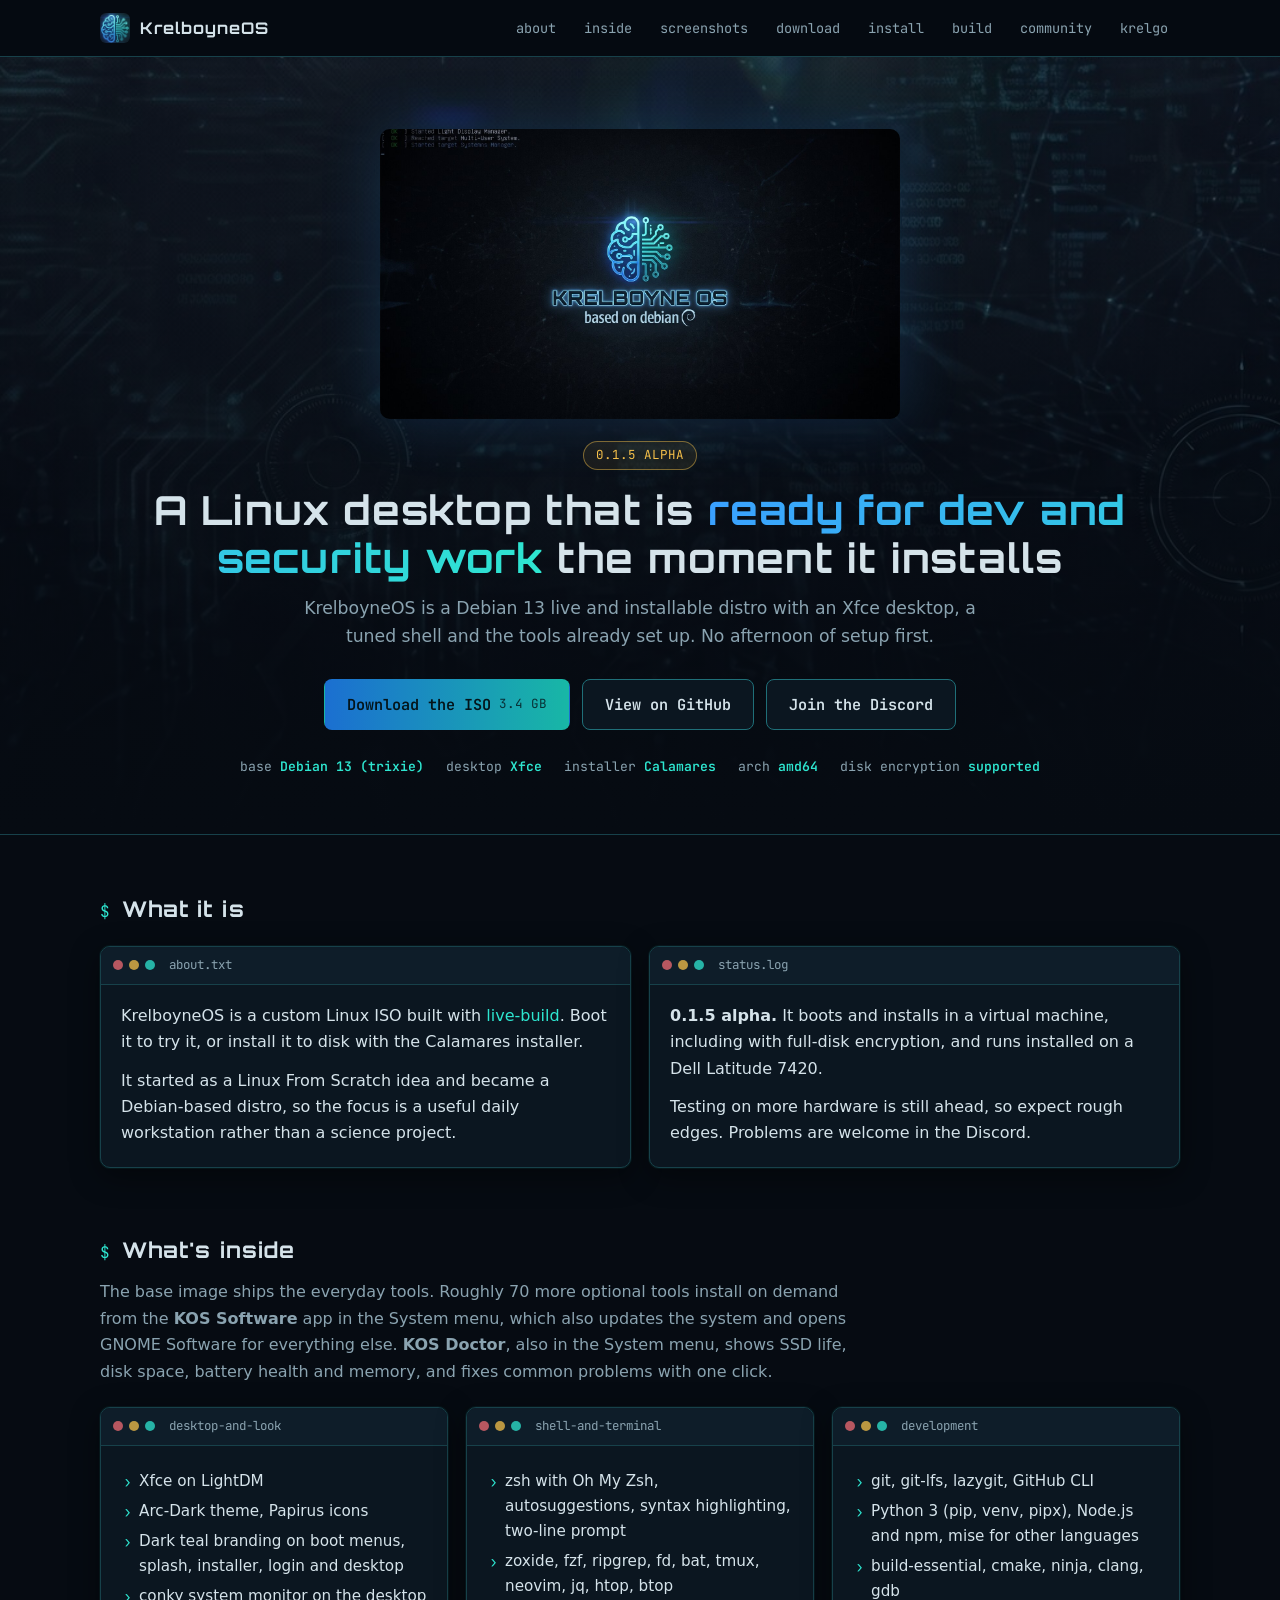
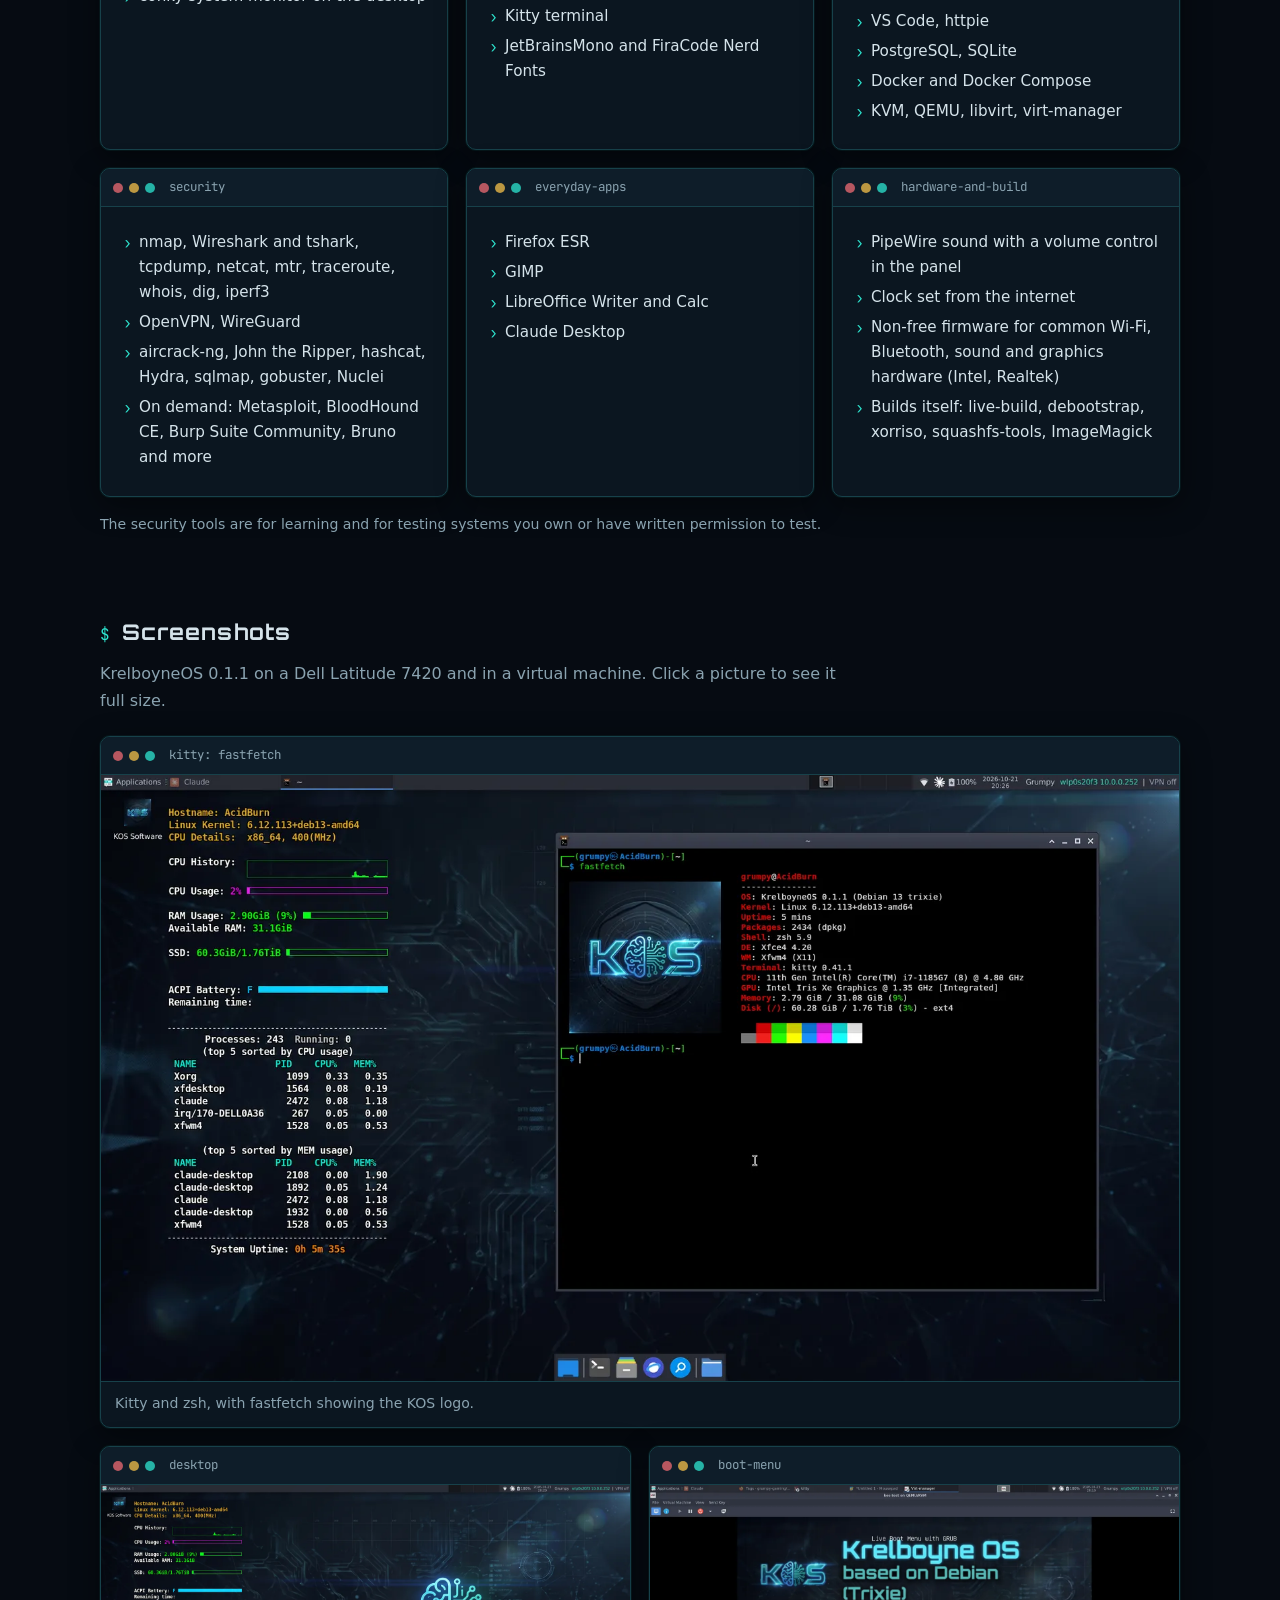
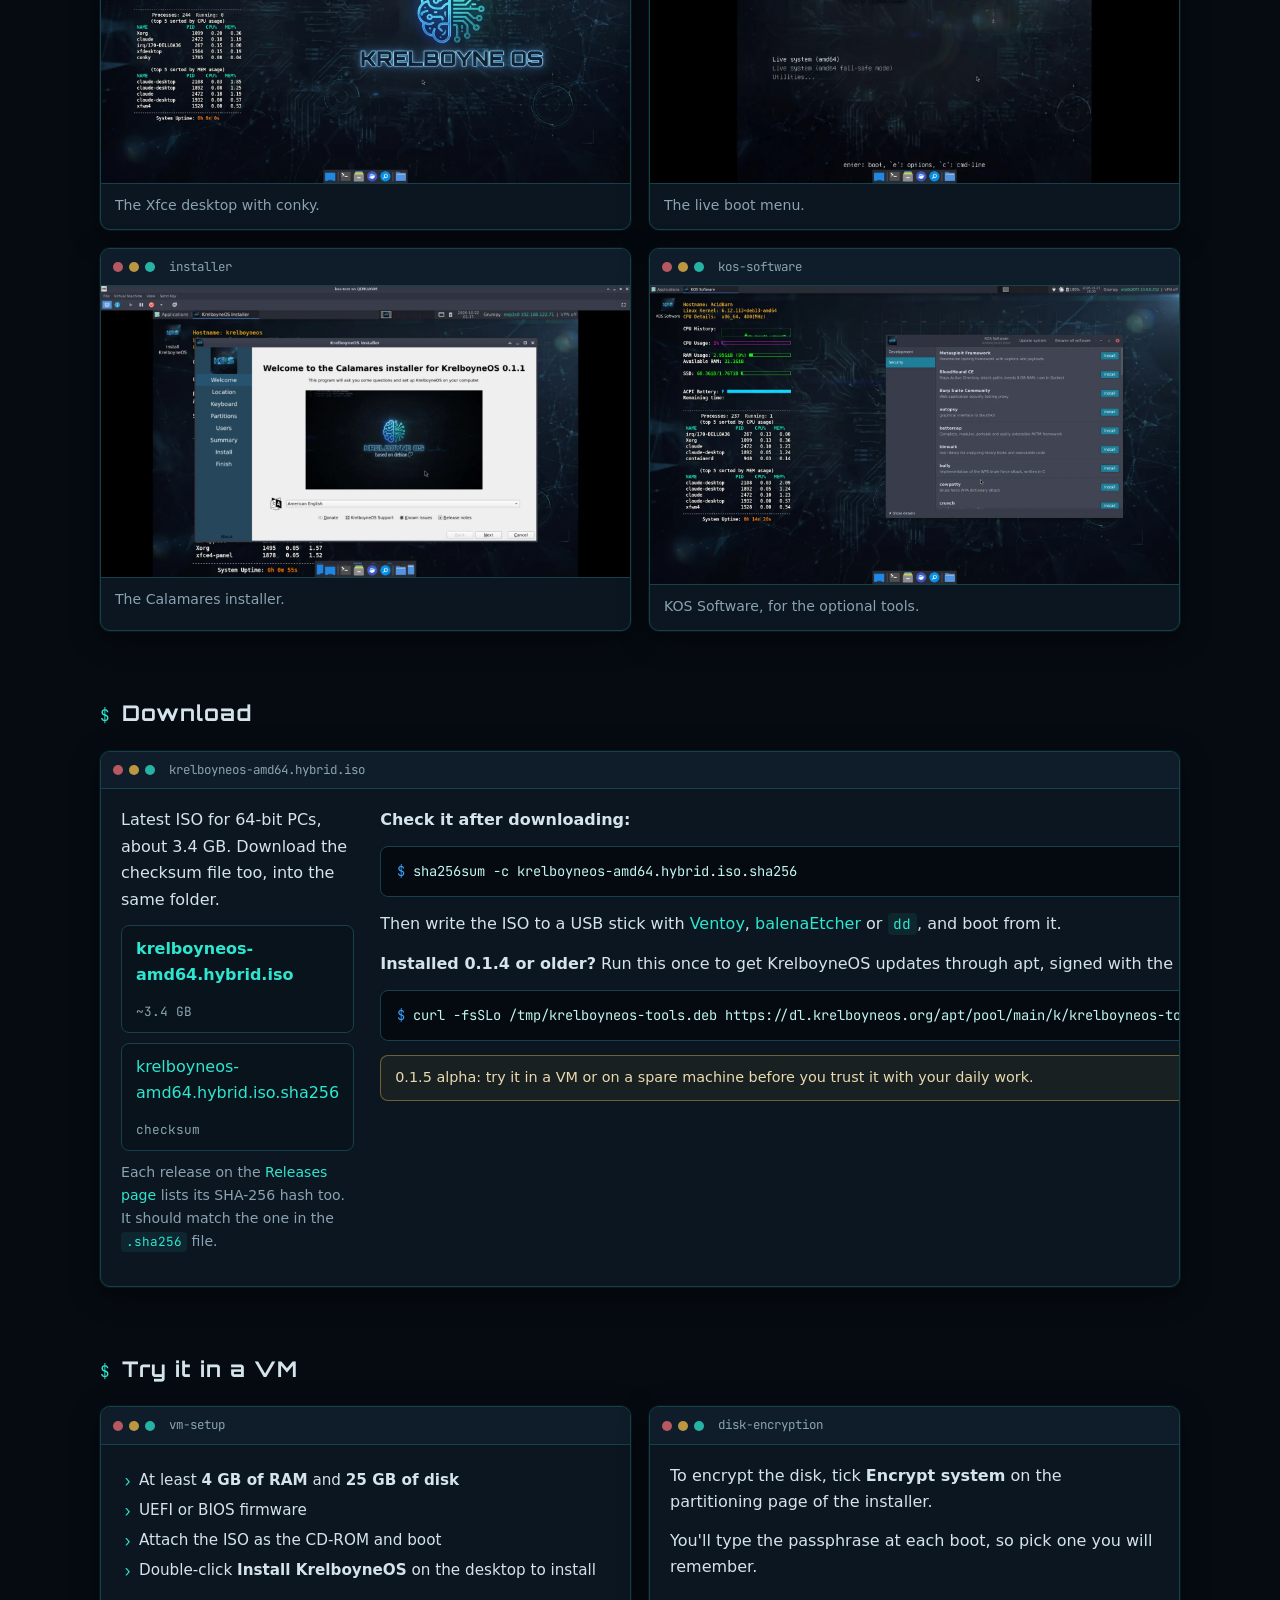
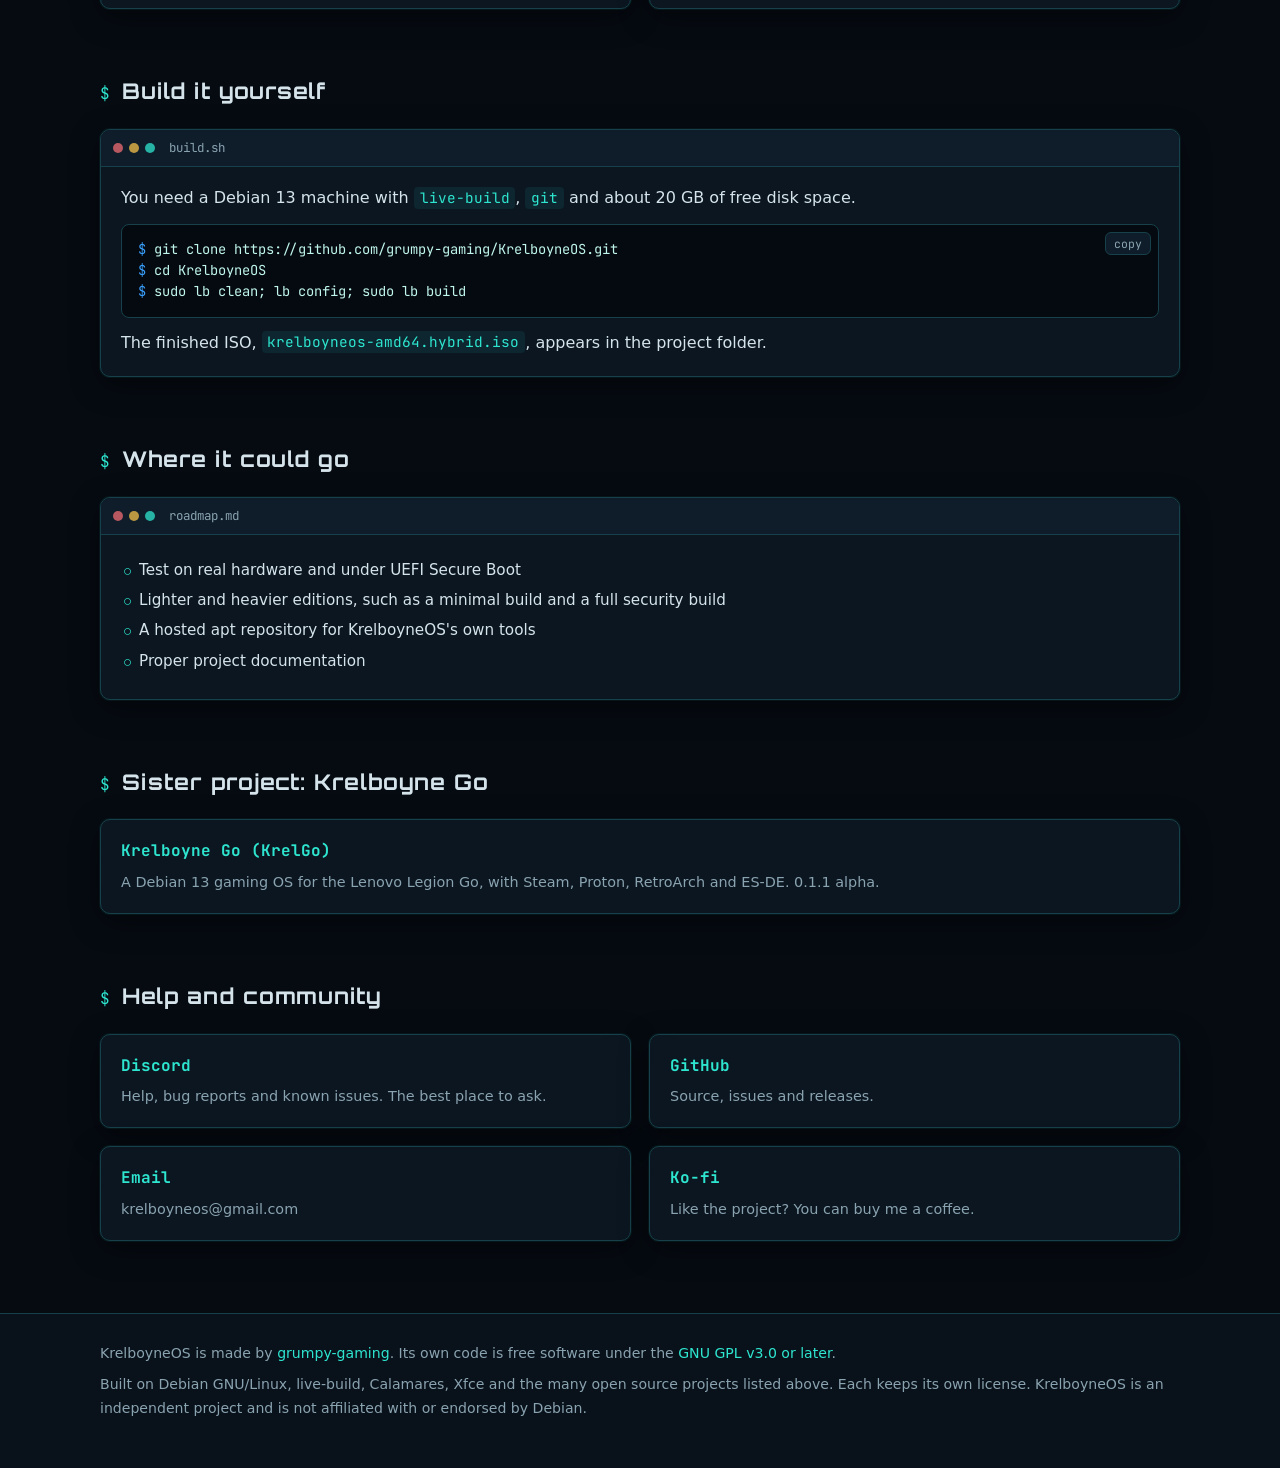
==== commit 98c54589: "License KrelboyneOS under GPL-3.0-or-later Add the GPL-3 text as LICENSE, name the license in the kr" ====
--- a/website/index.html
+++ b/website/index.html
@@ -292,7 +292,7 @@
 
 <footer>
   <div class="wrap">
-    <p>KrelboyneOS is made by <a href="https://github.com/grumpy-gaming">grumpy-gaming</a>.</p>
+    <p>KrelboyneOS is made by <a href="https://github.com/grumpy-gaming">grumpy-gaming</a>. Its own code is free software under the <a href="https://github.com/grumpy-gaming/KrelboyneOS/blob/main/LICENSE">GNU GPL v3.0 or later</a>.</p>
     <p>Built on Debian GNU/Linux, live-build, Calamares, Xfce and the many open source projects listed above. Each keeps its own license. KrelboyneOS is an independent project and is not affiliated with or endorsed by Debian.</p>
   </div>
 </footer>
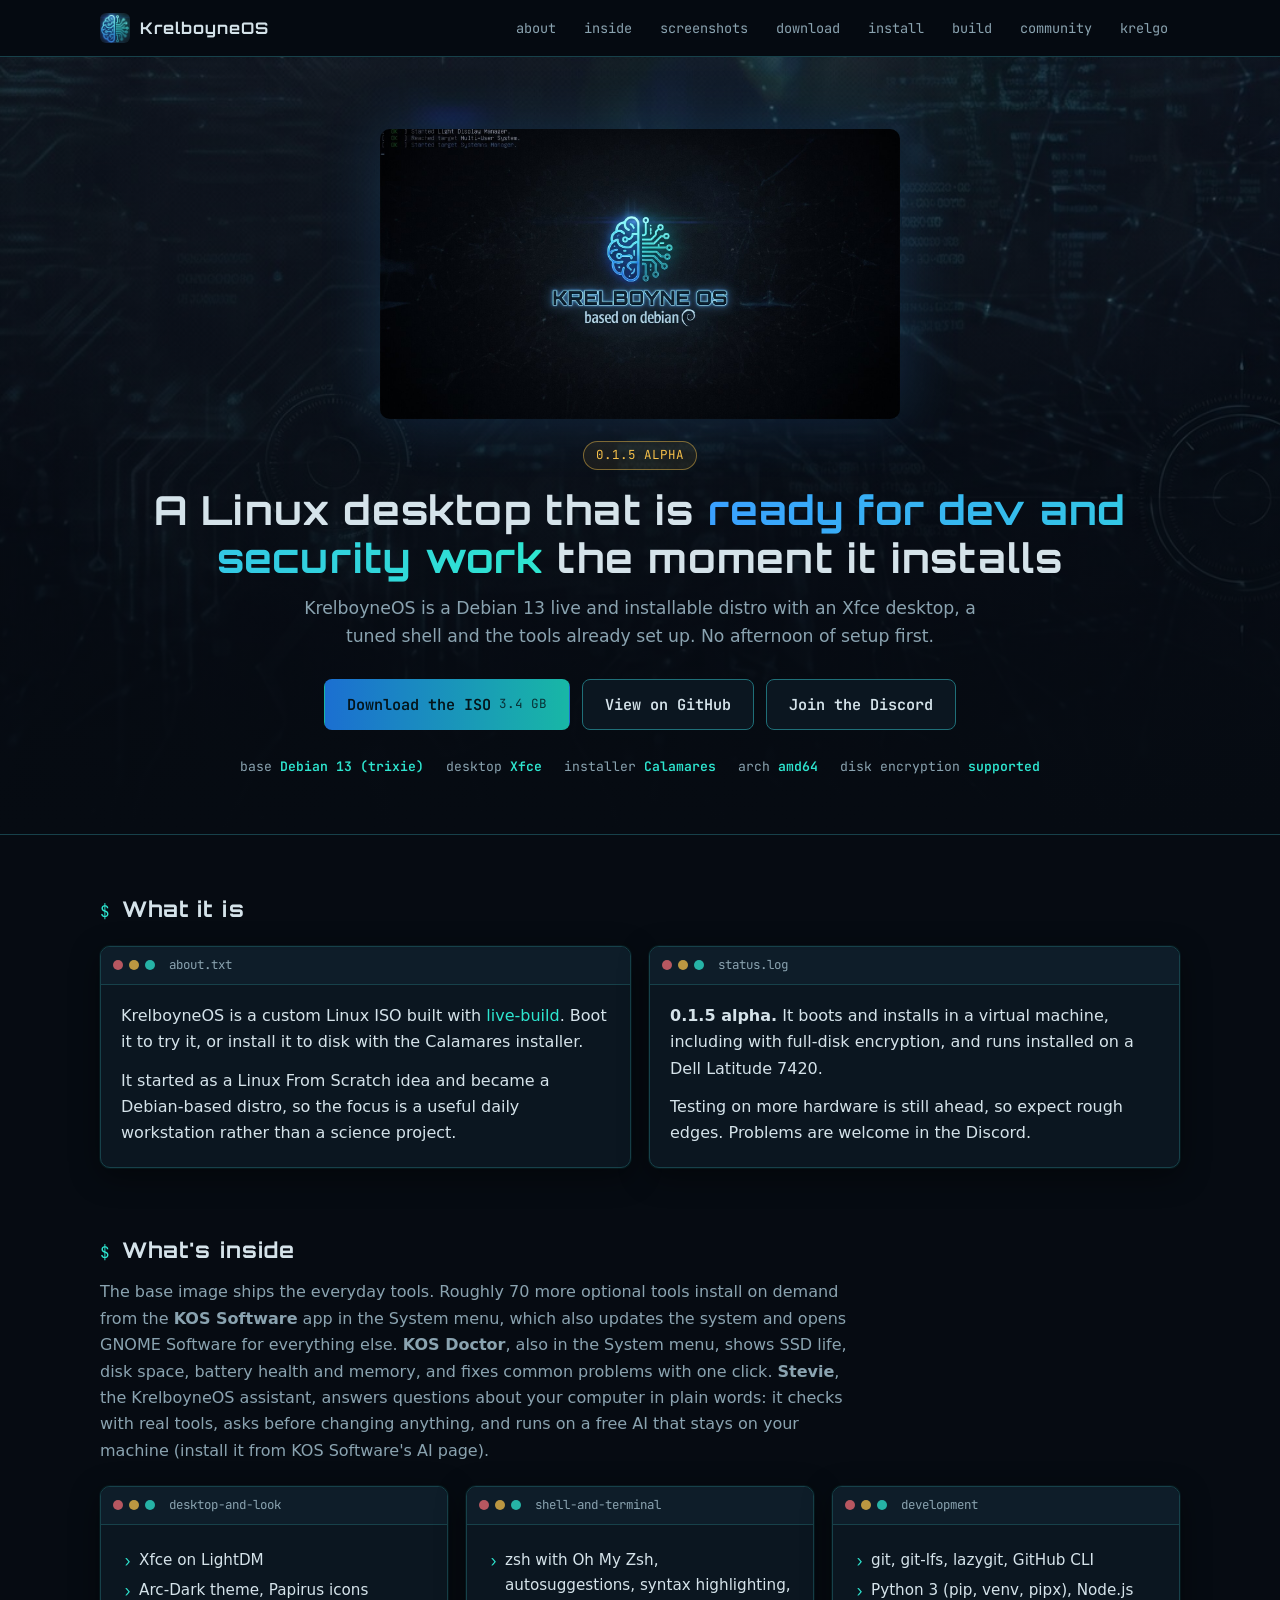
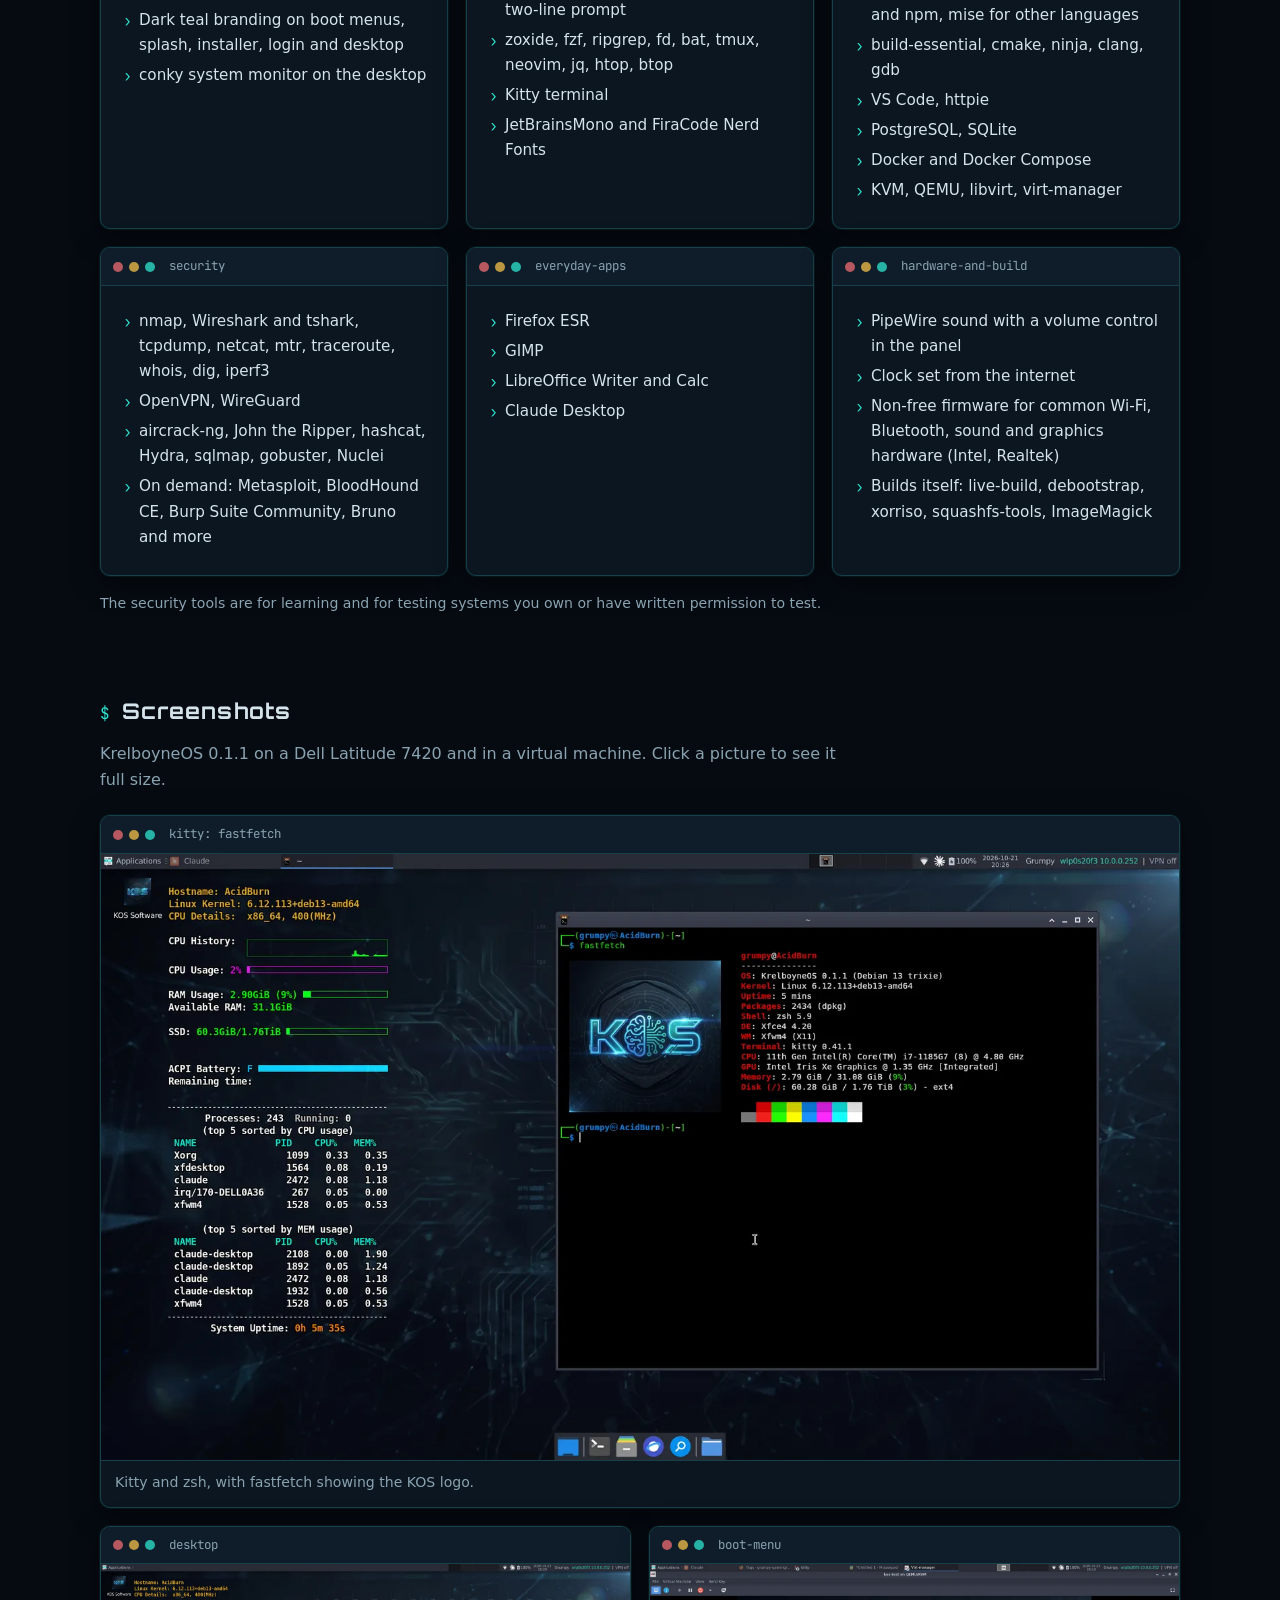
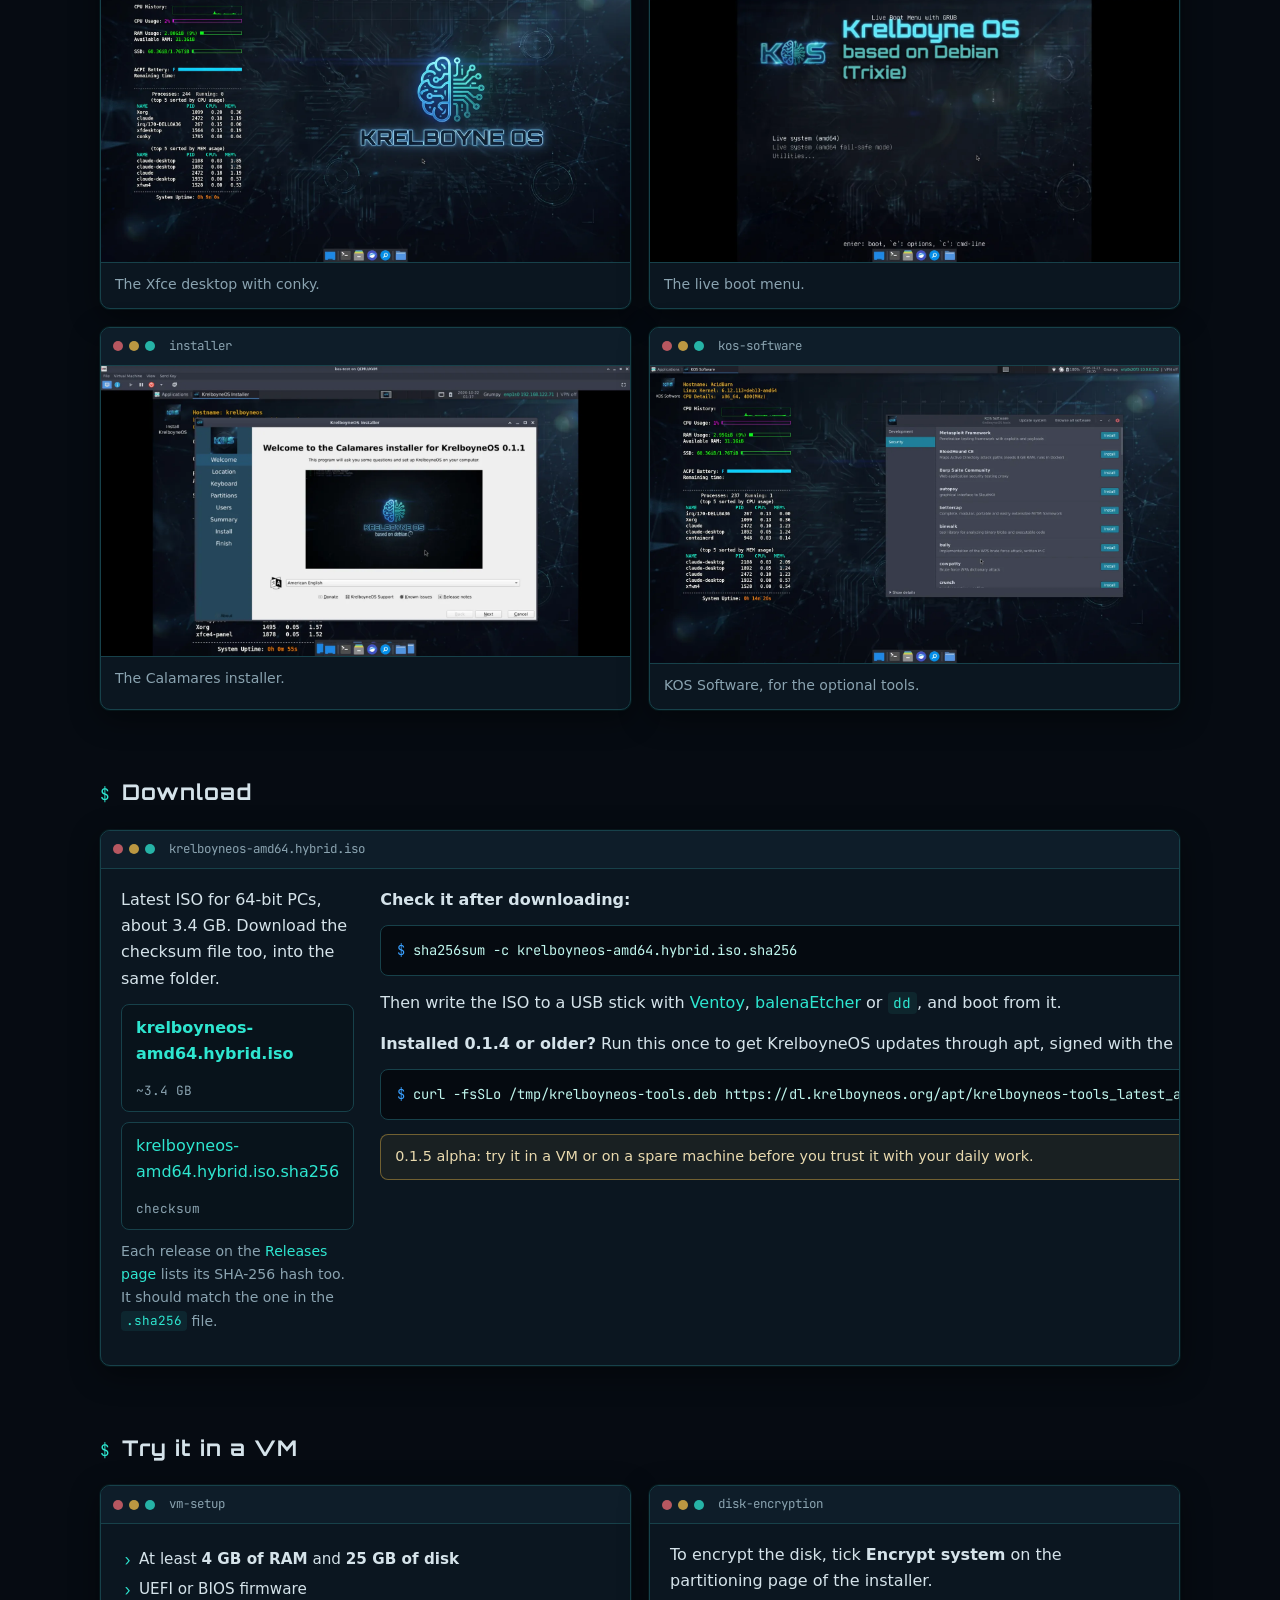
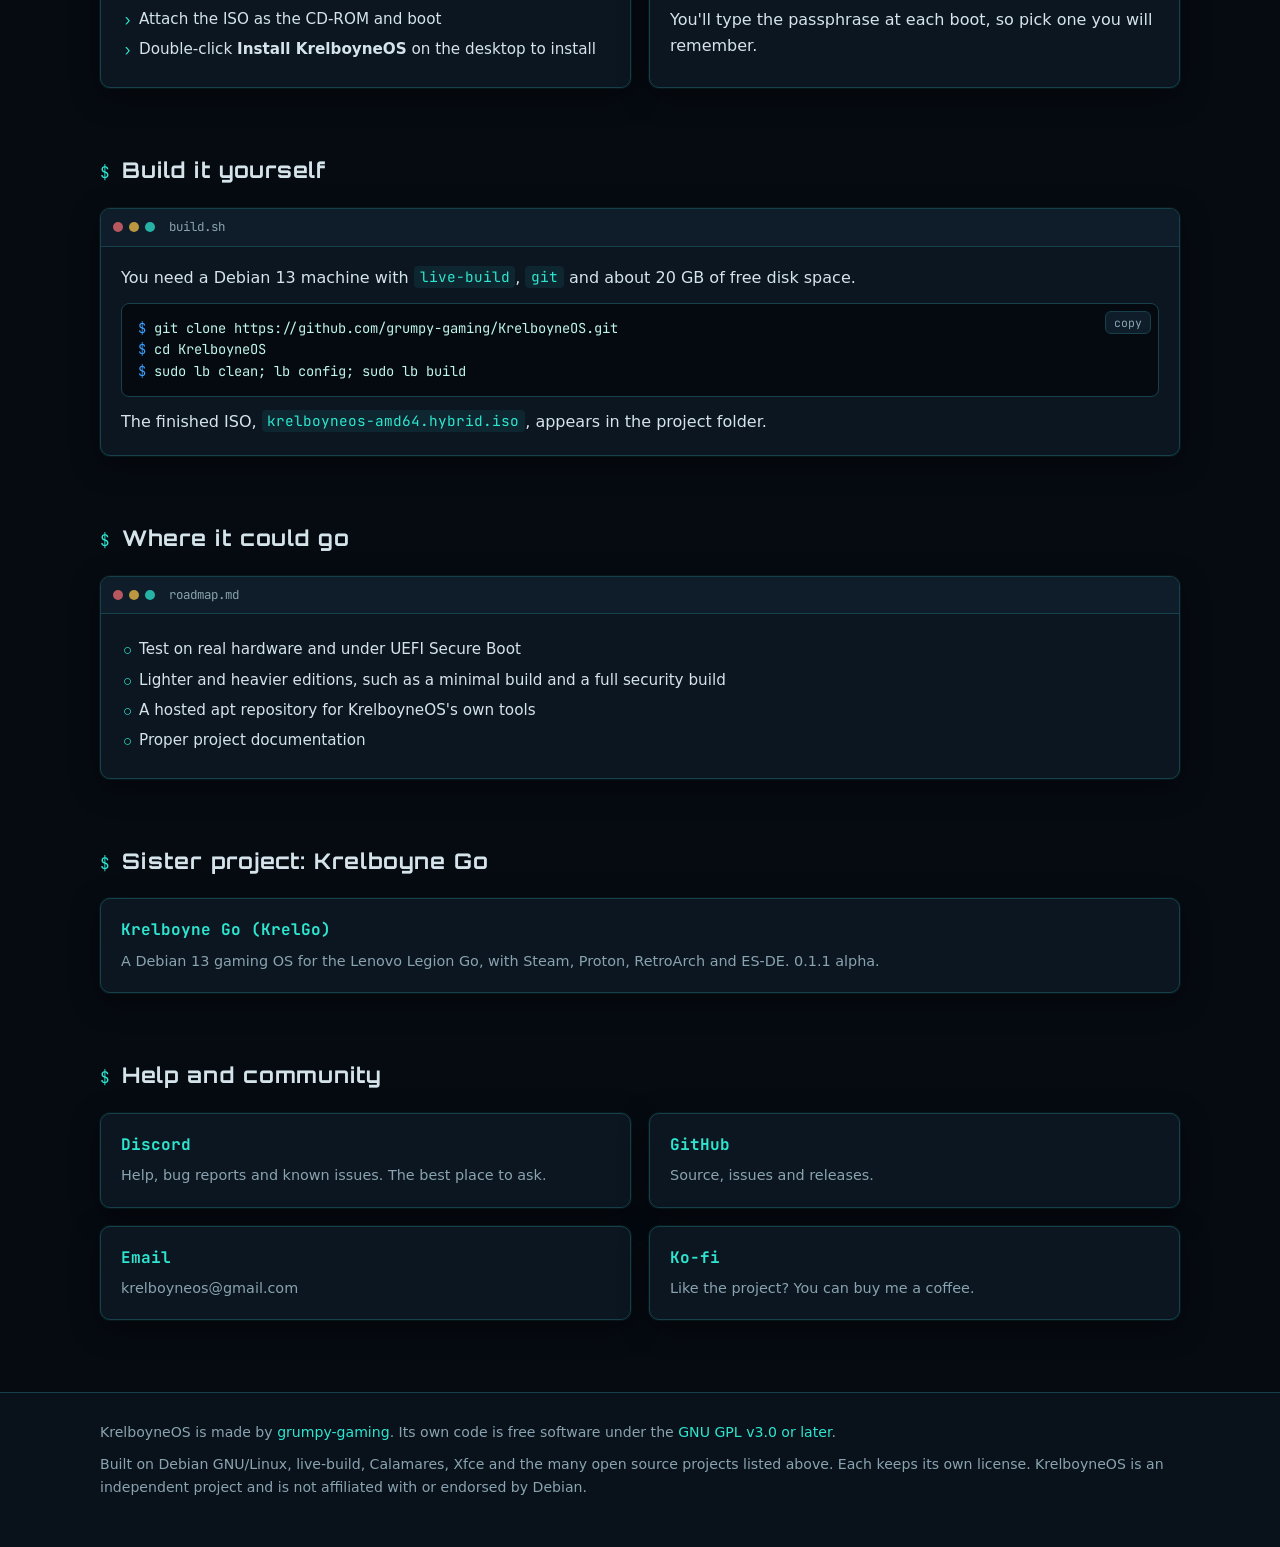
==== commit 111886c6: "Stable upgrade link; Stevie on the website The one-time upgrade link for 0.1.4 and older pointed at " ====
--- a/website/index.html
+++ b/website/index.html
@@ -82,7 +82,7 @@
 
   <section id="inside">
     <div class="section-head"><span class="prompt">$</span><h2>What's inside</h2></div>
-    <p class="section-sub">The base image ships the everyday tools. Roughly 70 more optional tools install on demand from the <strong>KOS Software</strong> app in the System menu, which also updates the system and opens GNOME Software for everything else. <strong>KOS Doctor</strong>, also in the System menu, shows SSD life, disk space, battery health and memory, and fixes common problems with one click.</p>
+    <p class="section-sub">The base image ships the everyday tools. Roughly 70 more optional tools install on demand from the <strong>KOS Software</strong> app in the System menu, which also updates the system and opens GNOME Software for everything else. <strong>KOS Doctor</strong>, also in the System menu, shows SSD life, disk space, battery health and memory, and fixes common problems with one click. <strong>Stevie</strong>, the KrelboyneOS assistant, answers questions about your computer in plain words: it checks with real tools, asks before changing anything, and runs on a free AI that stays on your machine (install it from KOS Software's AI page).</p>
     <div class="grid cols-3">
 
       <div class="window">
@@ -210,8 +210,8 @@
           <p style="margin-top:14px">Then write the ISO to a USB stick with <a href="https://www.ventoy.net/">Ventoy</a>, <a href="https://etcher.balena.io/">balenaEtcher</a> or <code>dd</code>, and boot from it.</p>
           <p style="margin-top:14px"><strong>Installed 0.1.4 or older?</strong> Run this once to get KrelboyneOS updates through apt, signed with the <a href="krelboyneos-archive-keyring.asc">KrelboyneOS key</a>:</p>
           <div class="code">
-            <pre><span class="p">$ </span>curl -fsSLo /tmp/krelboyneos-tools.deb https://dl.krelboyneos.org/apt/pool/main/k/krelboyneos-tools/krelboyneos-tools_0.1.5_all.deb && sudo apt install /tmp/krelboyneos-tools.deb</pre>
-            <button class="copy" type="button" data-copy="curl -fsSLo /tmp/krelboyneos-tools.deb https://dl.krelboyneos.org/apt/pool/main/k/krelboyneos-tools/krelboyneos-tools_0.1.5_all.deb &amp;&amp; sudo apt install /tmp/krelboyneos-tools.deb">copy</button>
+            <pre><span class="p">$ </span>curl -fsSLo /tmp/krelboyneos-tools.deb https://dl.krelboyneos.org/apt/krelboyneos-tools_latest_all.deb && sudo apt install /tmp/krelboyneos-tools.deb</pre>
+            <button class="copy" type="button" data-copy="curl -fsSLo /tmp/krelboyneos-tools.deb https://dl.krelboyneos.org/apt/krelboyneos-tools_latest_all.deb &amp;&amp; sudo apt install /tmp/krelboyneos-tools.deb">copy</button>
           </div>
           <div class="warn-box">0.1.5 alpha: try it in a VM or on a spare machine before you trust it with your daily work.</div>
         </div>
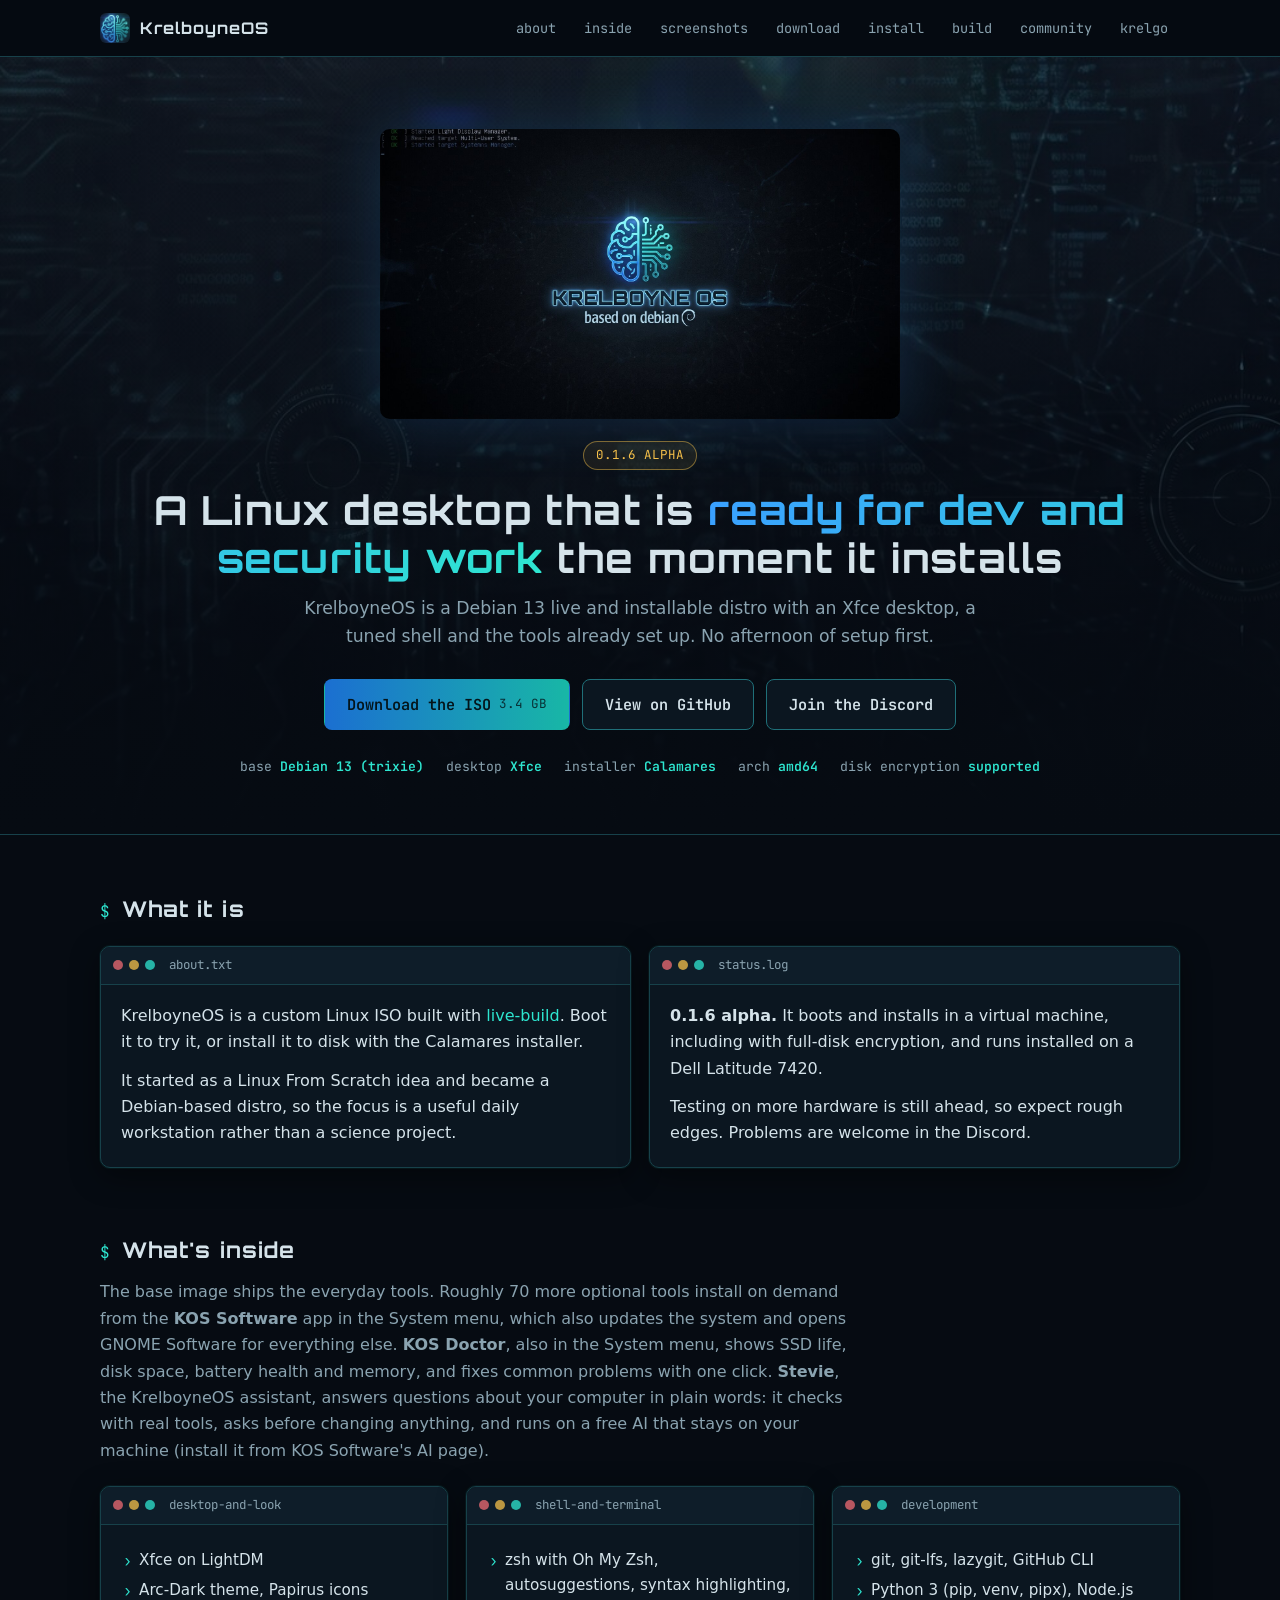
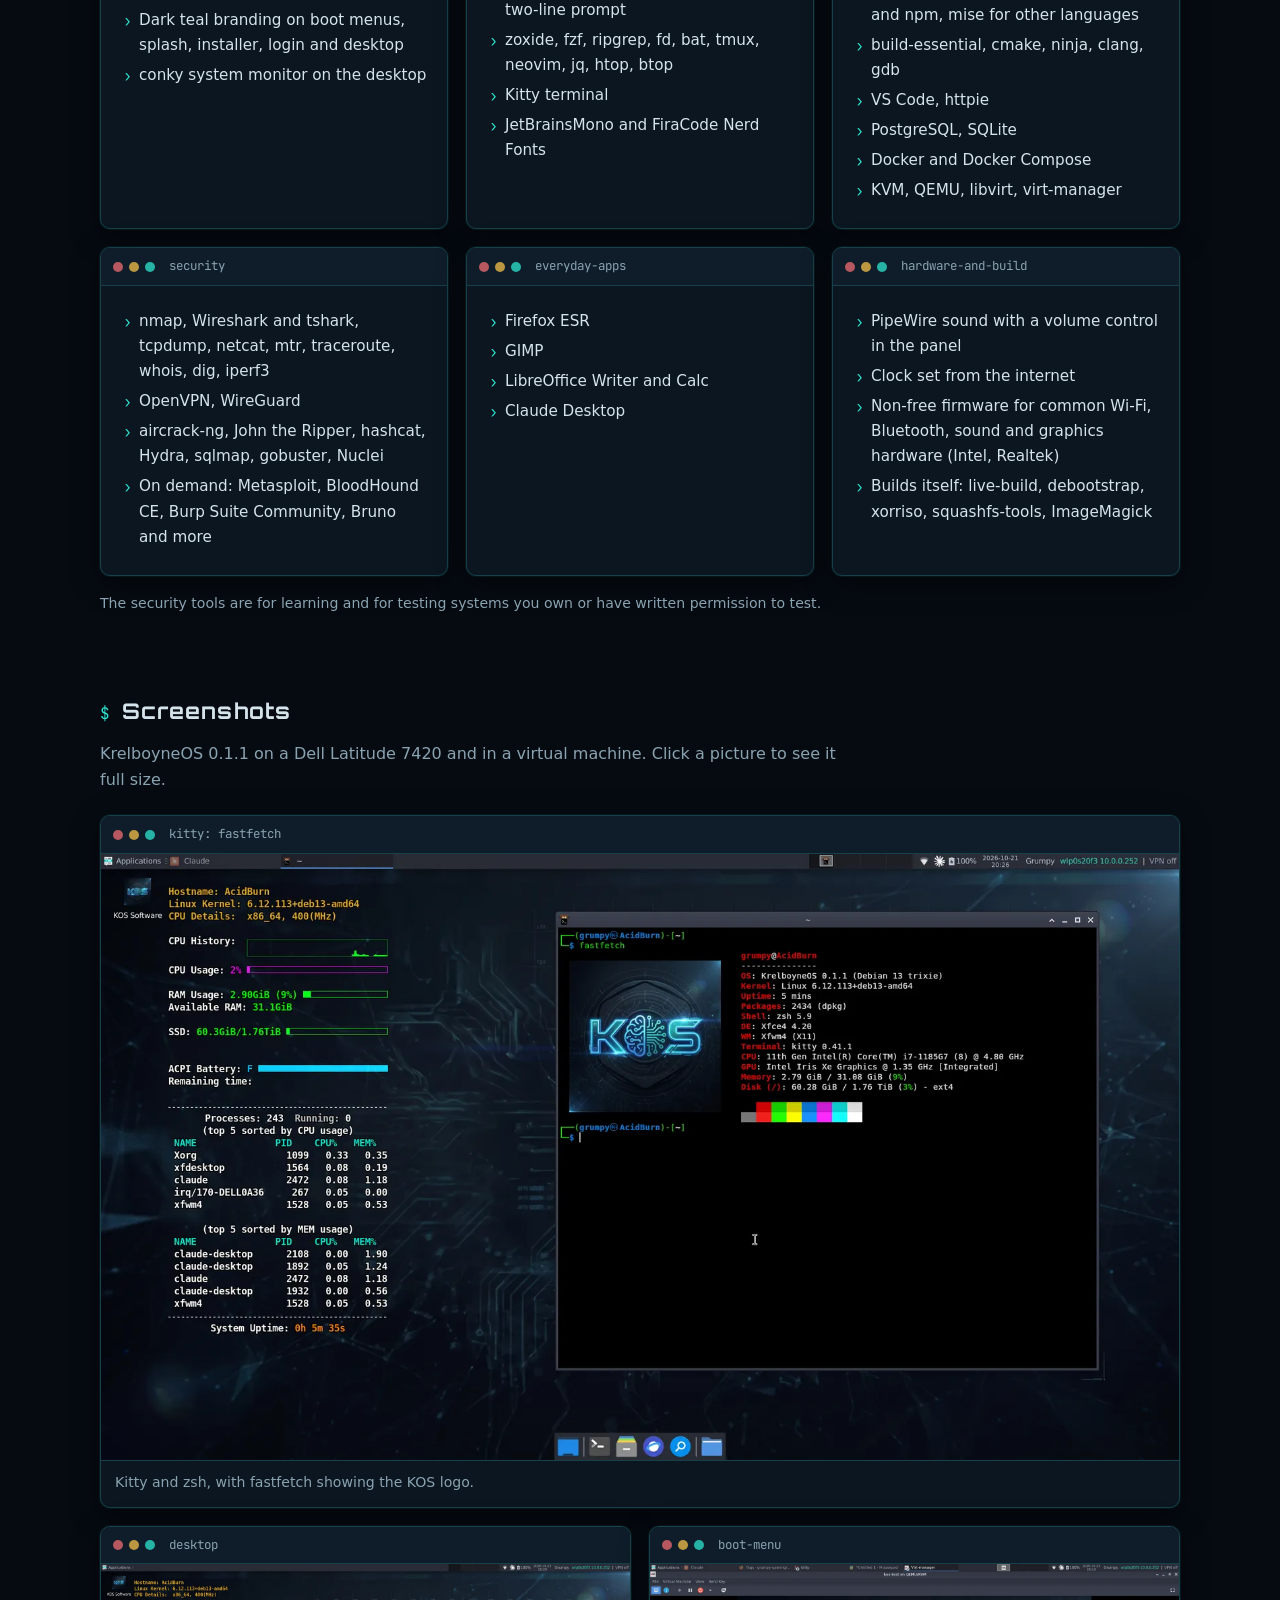
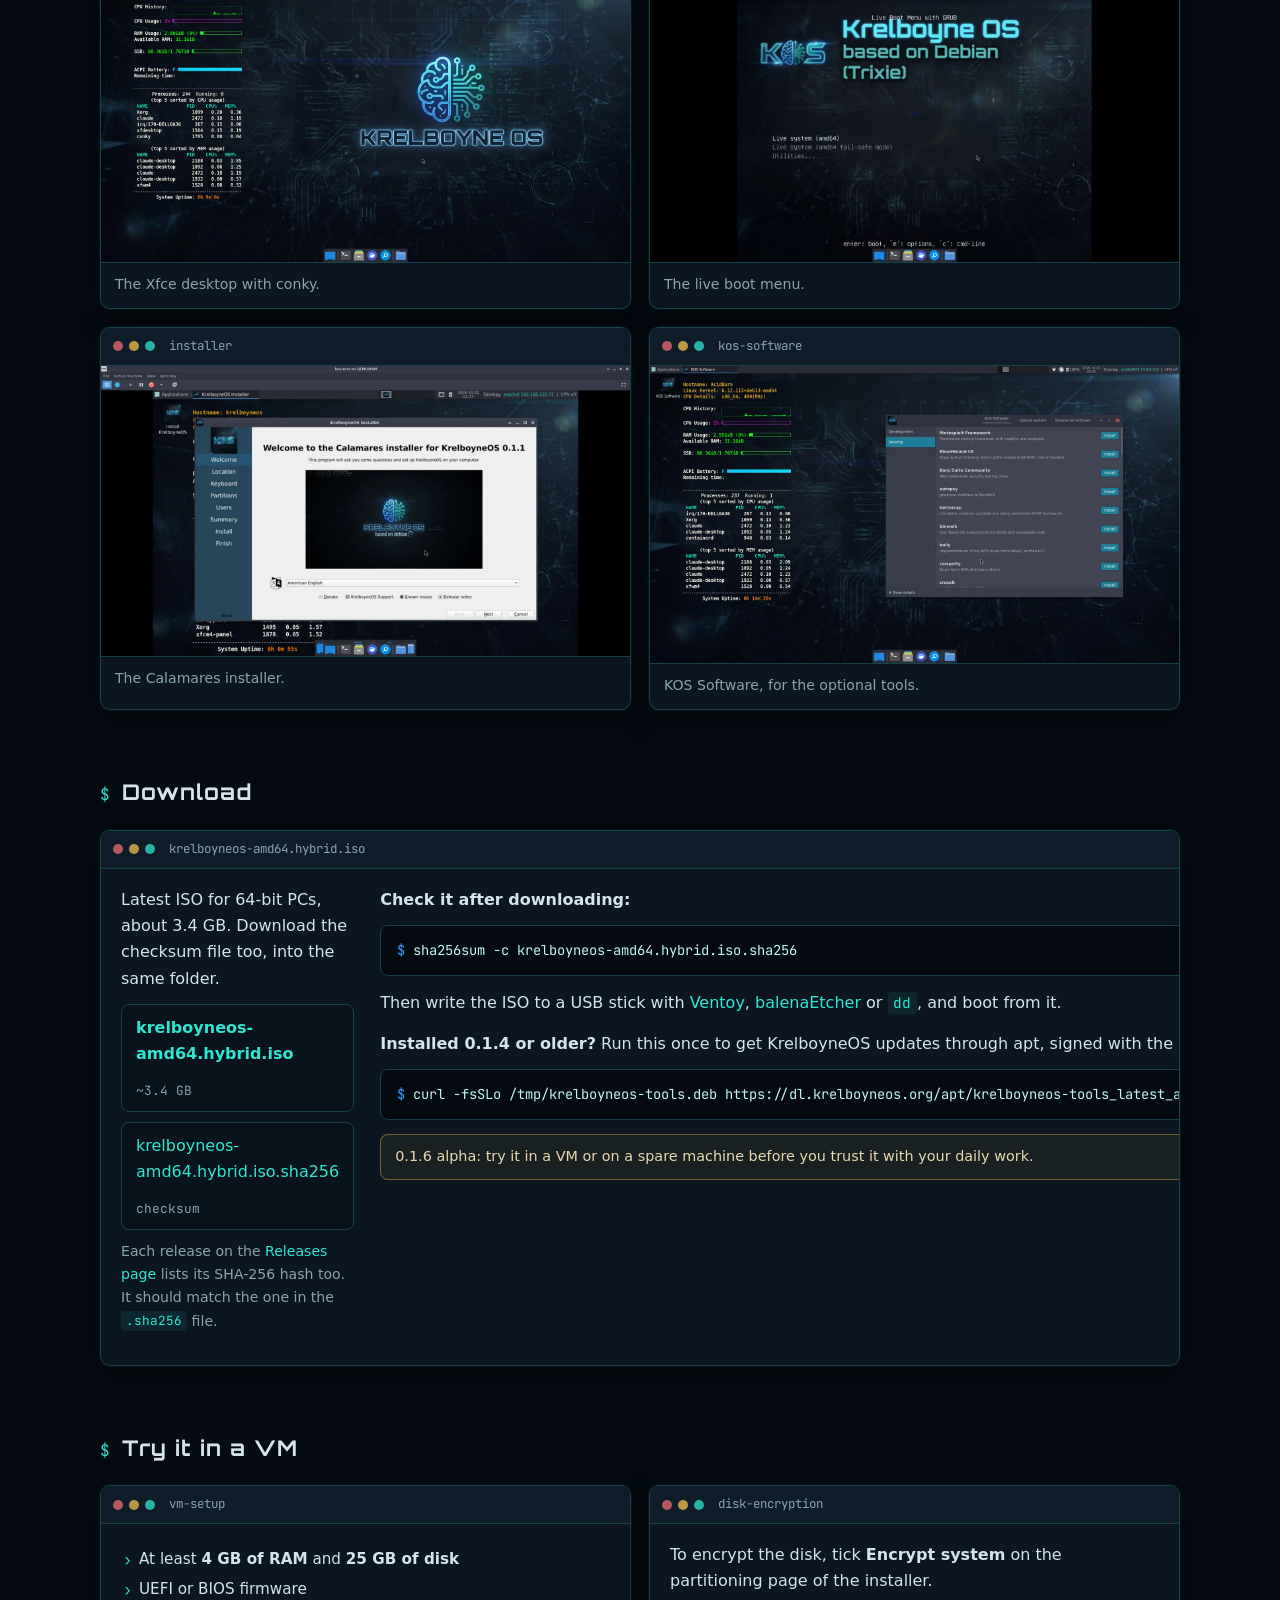
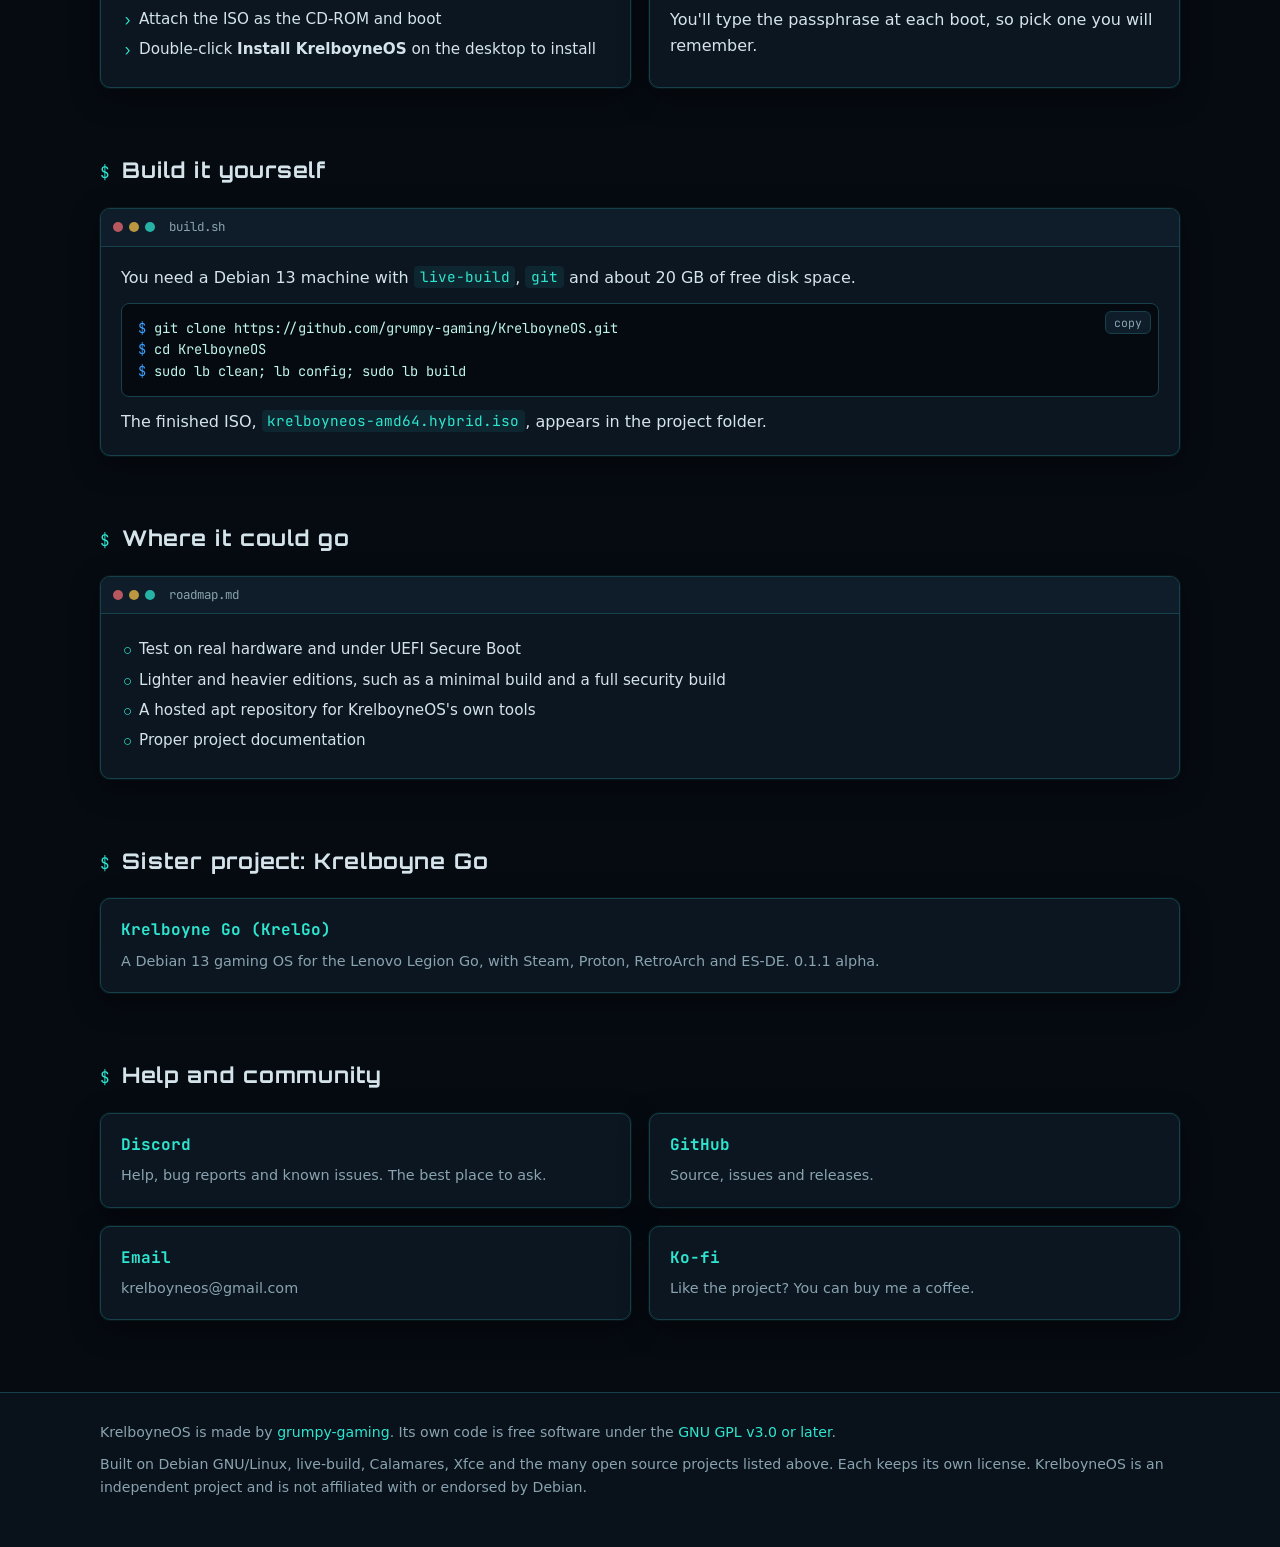
==== commit 3de5c5da: "0.1.6 released Co-Authored-By: Claude Opus 5.5 <noreply@anthropic.com>" ====
--- a/website/index.html
+++ b/website/index.html
@@ -4,7 +4,7 @@
   <meta charset="utf-8">
   <meta name="viewport" content="width=device-width, initial-scale=1">
   <title>KrelboyneOS — a Debian-based Linux distro for developers and security learners</title>
-  <meta name="description" content="KrelboyneOS is a Debian 13 live and installable Linux distribution with an Xfce desktop, development tools and security tools already set up. 0.1.5 alpha.">
+  <meta name="description" content="KrelboyneOS is a Debian 13 live and installable Linux distribution with an Xfce desktop, development tools and security tools already set up. 0.1.6 alpha.">
   <meta name="theme-color" content="#060b12">
   <meta property="og:type" content="website">
   <meta property="og:title" content="KrelboyneOS">
@@ -40,7 +40,7 @@
 <header class="hero" id="top">
   <div class="wrap">
     <img class="logo" src="img/kos-banner.jpg" alt="KrelboyneOS — based on Debian" width="1600" height="893">
-    <span class="badge">0.1.5 alpha</span>
+    <span class="badge">0.1.6 alpha</span>
     <h1>A Linux desktop that is <span>ready for dev and security work</span> the moment it installs</h1>
     <p class="lead">KrelboyneOS is a Debian 13 live and installable distro with an Xfce desktop, a tuned shell and the tools already set up. No afternoon of setup first.</p>
     <div class="btn-row">
@@ -73,7 +73,7 @@
       <div class="window">
         <div class="window-bar"><div class="dots"><i></i><i></i><i></i></div><span class="title">status.log</span></div>
         <div class="window-body">
-          <p><strong>0.1.5 alpha.</strong> It boots and installs in a virtual machine, including with full-disk encryption, and runs installed on a Dell Latitude 7420.</p>
+          <p><strong>0.1.6 alpha.</strong> It boots and installs in a virtual machine, including with full-disk encryption, and runs installed on a Dell Latitude 7420.</p>
           <p>Testing on more hardware is still ahead, so expect rough edges. Problems are welcome in the Discord.</p>
         </div>
       </div>
@@ -213,7 +213,7 @@
             <pre><span class="p">$ </span>curl -fsSLo /tmp/krelboyneos-tools.deb https://dl.krelboyneos.org/apt/krelboyneos-tools_latest_all.deb && sudo apt install /tmp/krelboyneos-tools.deb</pre>
             <button class="copy" type="button" data-copy="curl -fsSLo /tmp/krelboyneos-tools.deb https://dl.krelboyneos.org/apt/krelboyneos-tools_latest_all.deb &amp;&amp; sudo apt install /tmp/krelboyneos-tools.deb">copy</button>
           </div>
-          <div class="warn-box">0.1.5 alpha: try it in a VM or on a spare machine before you trust it with your daily work.</div>
+          <div class="warn-box">0.1.6 alpha: try it in a VM or on a spare machine before you trust it with your daily work.</div>
         </div>
       </div>
     </div>
